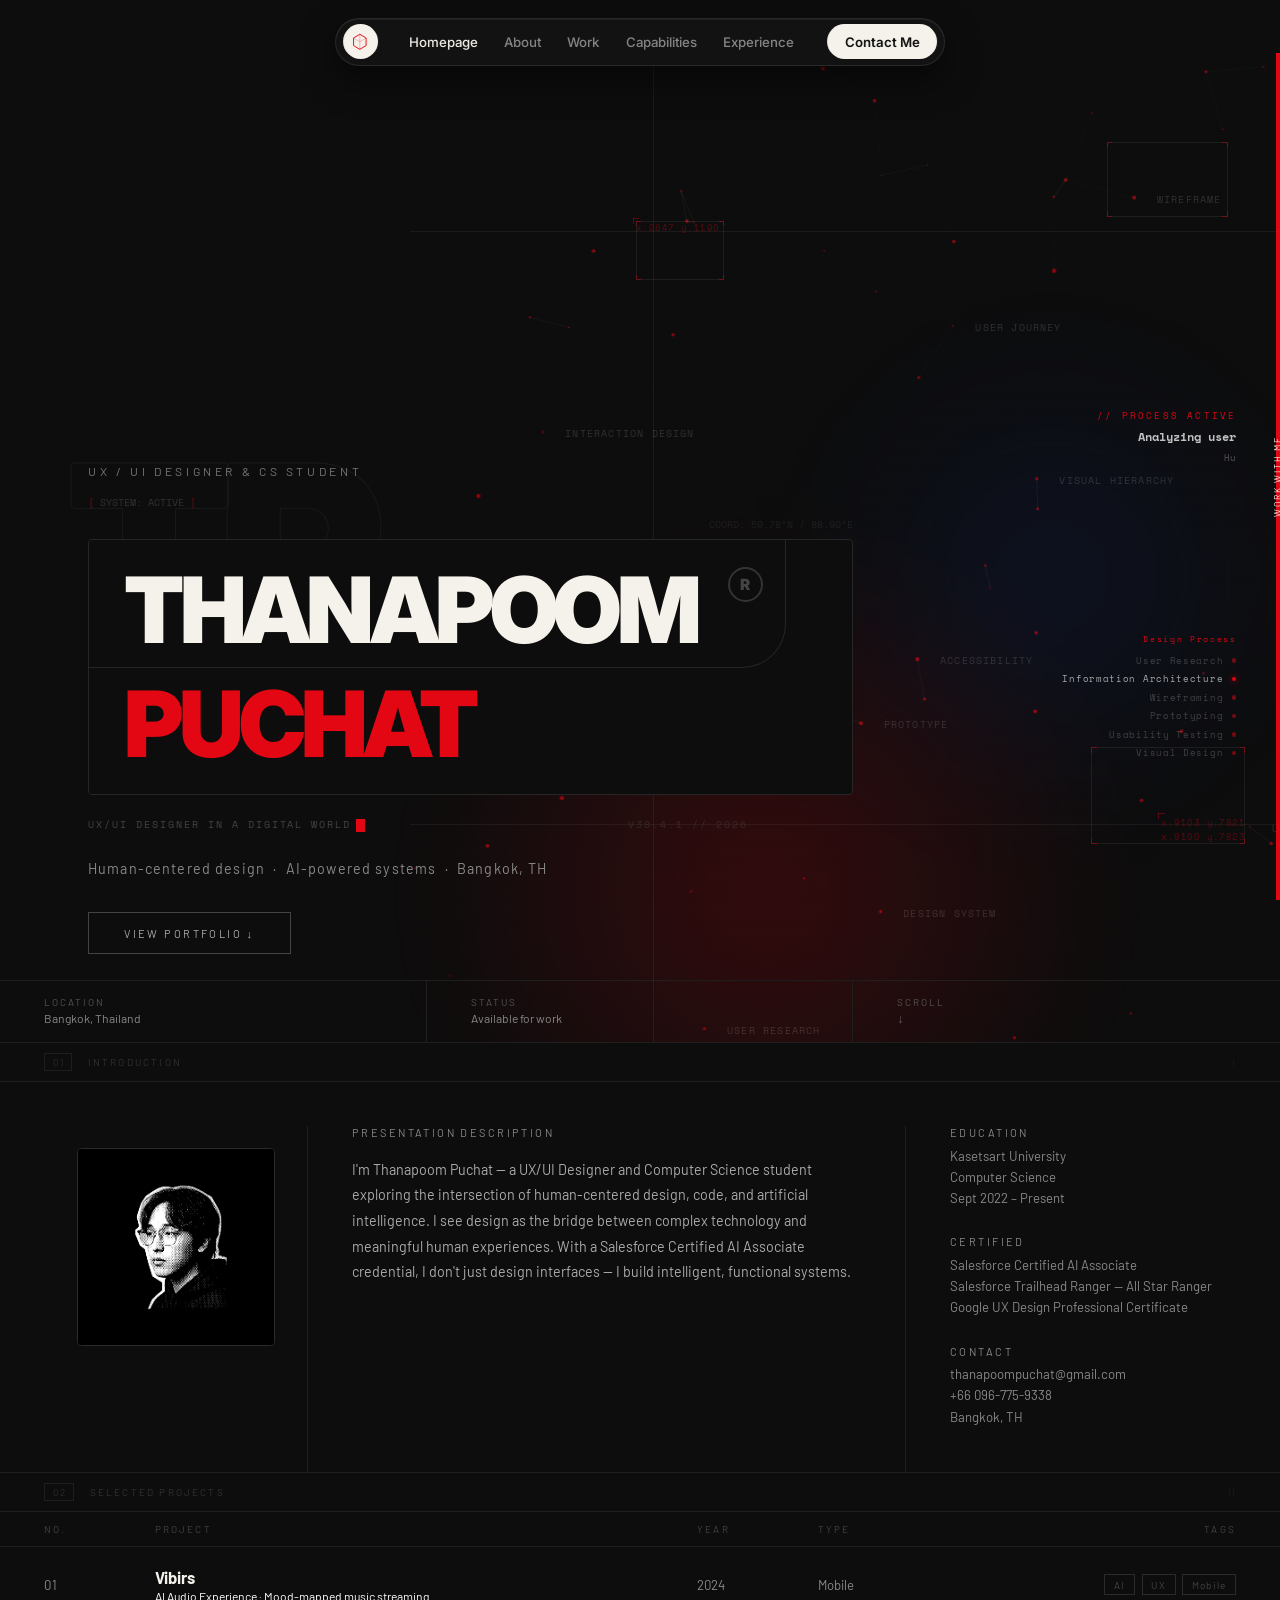
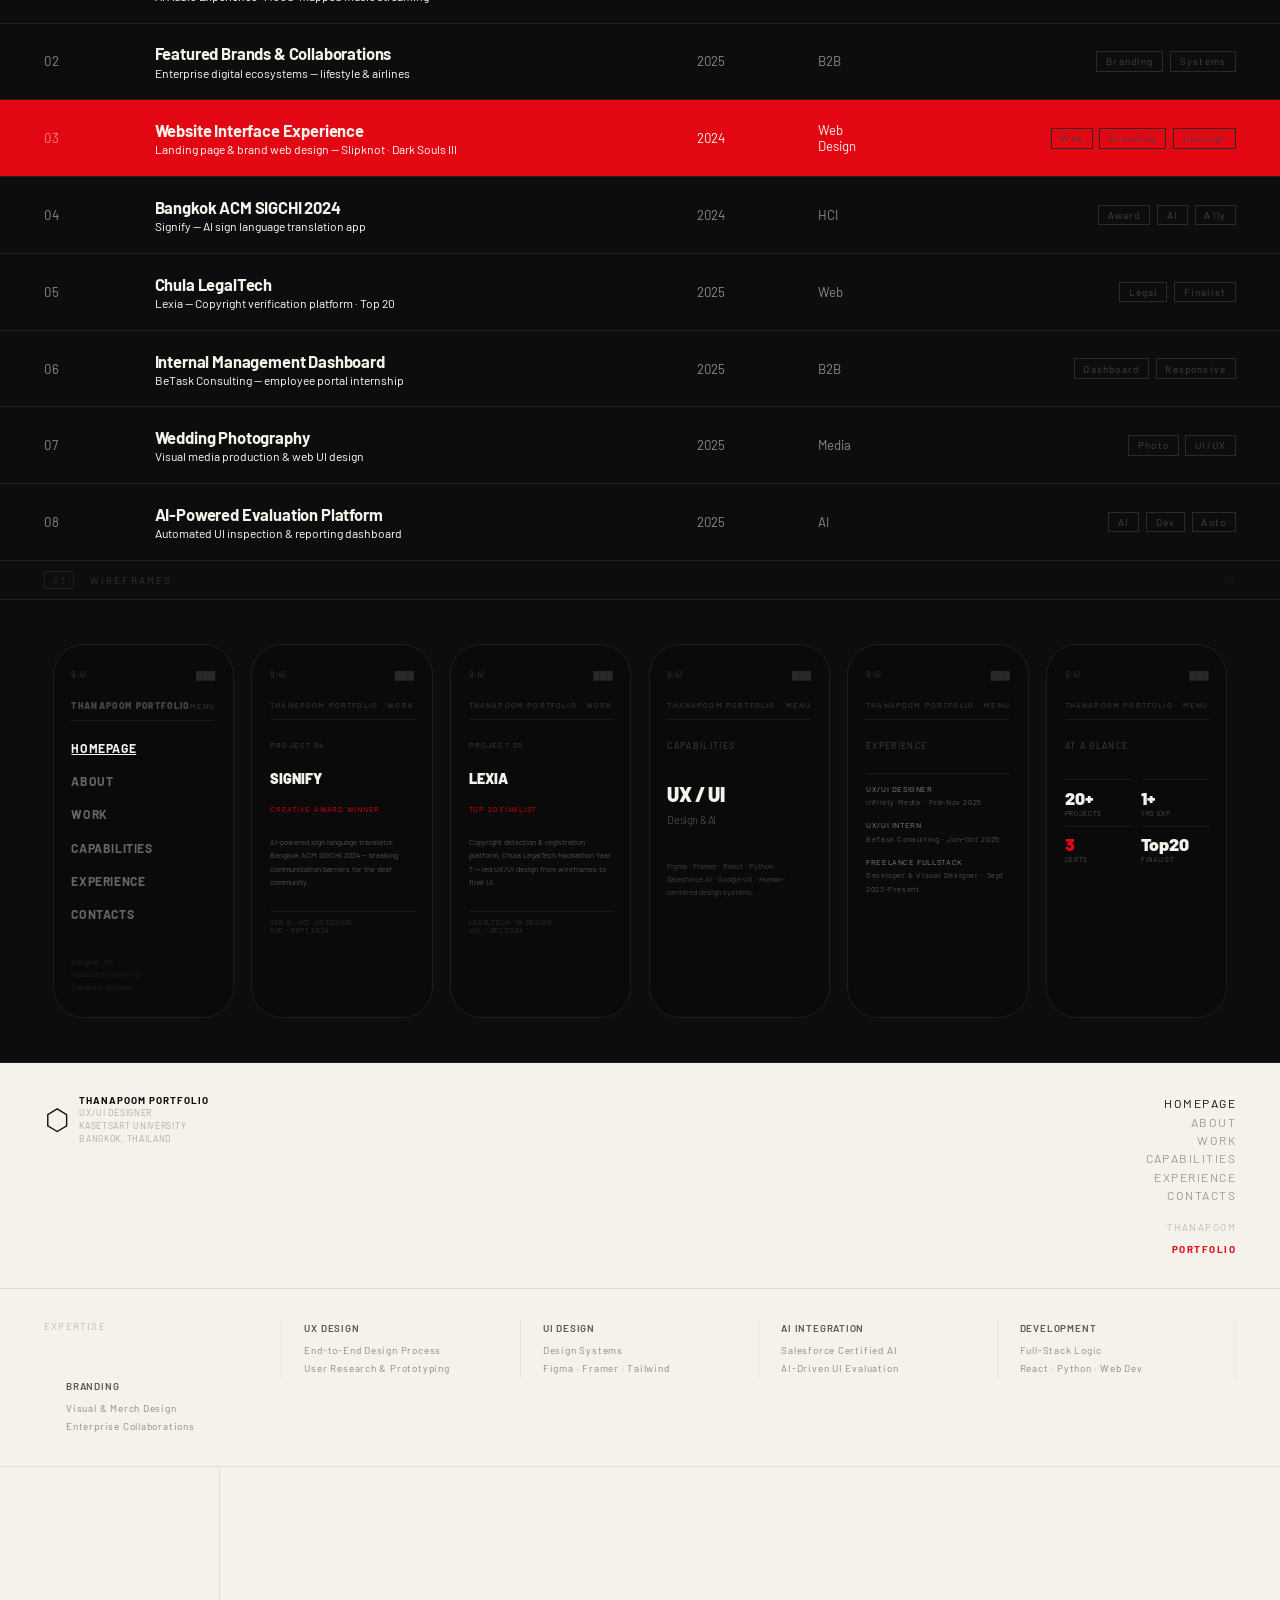
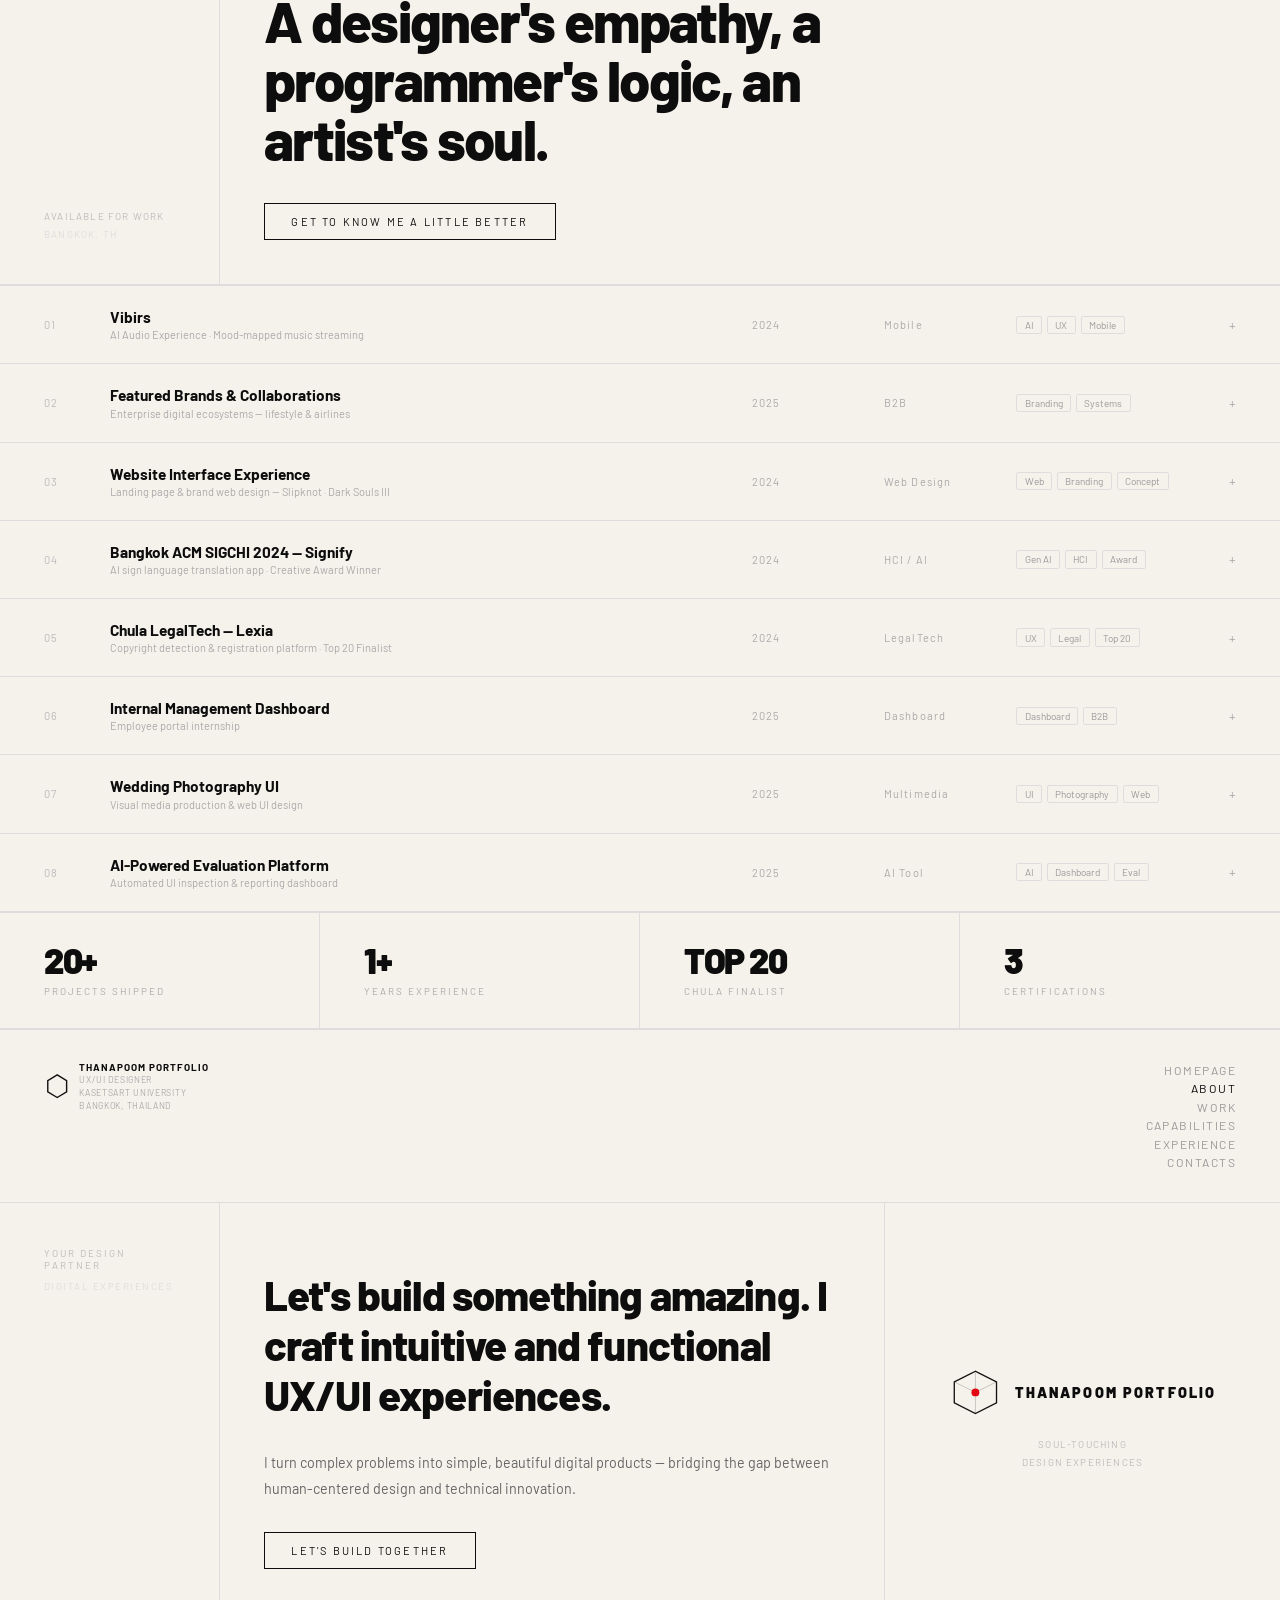
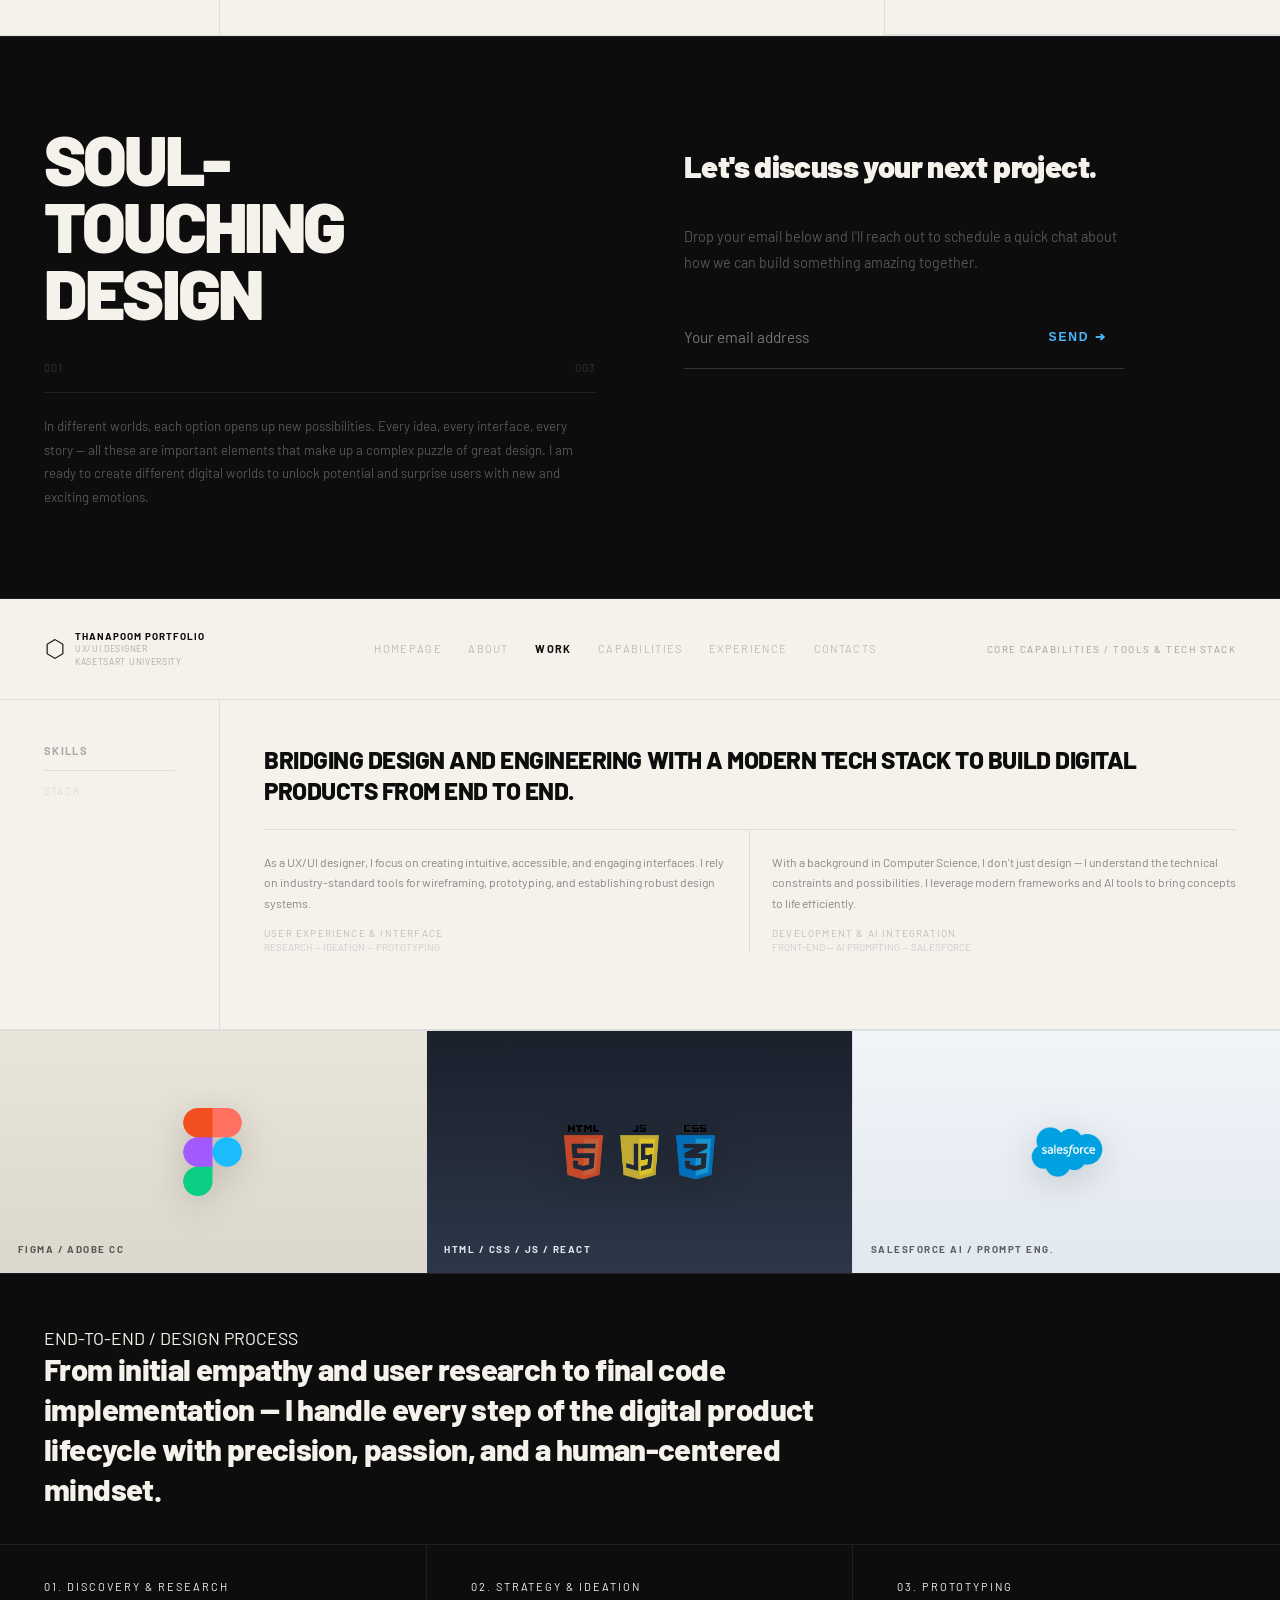
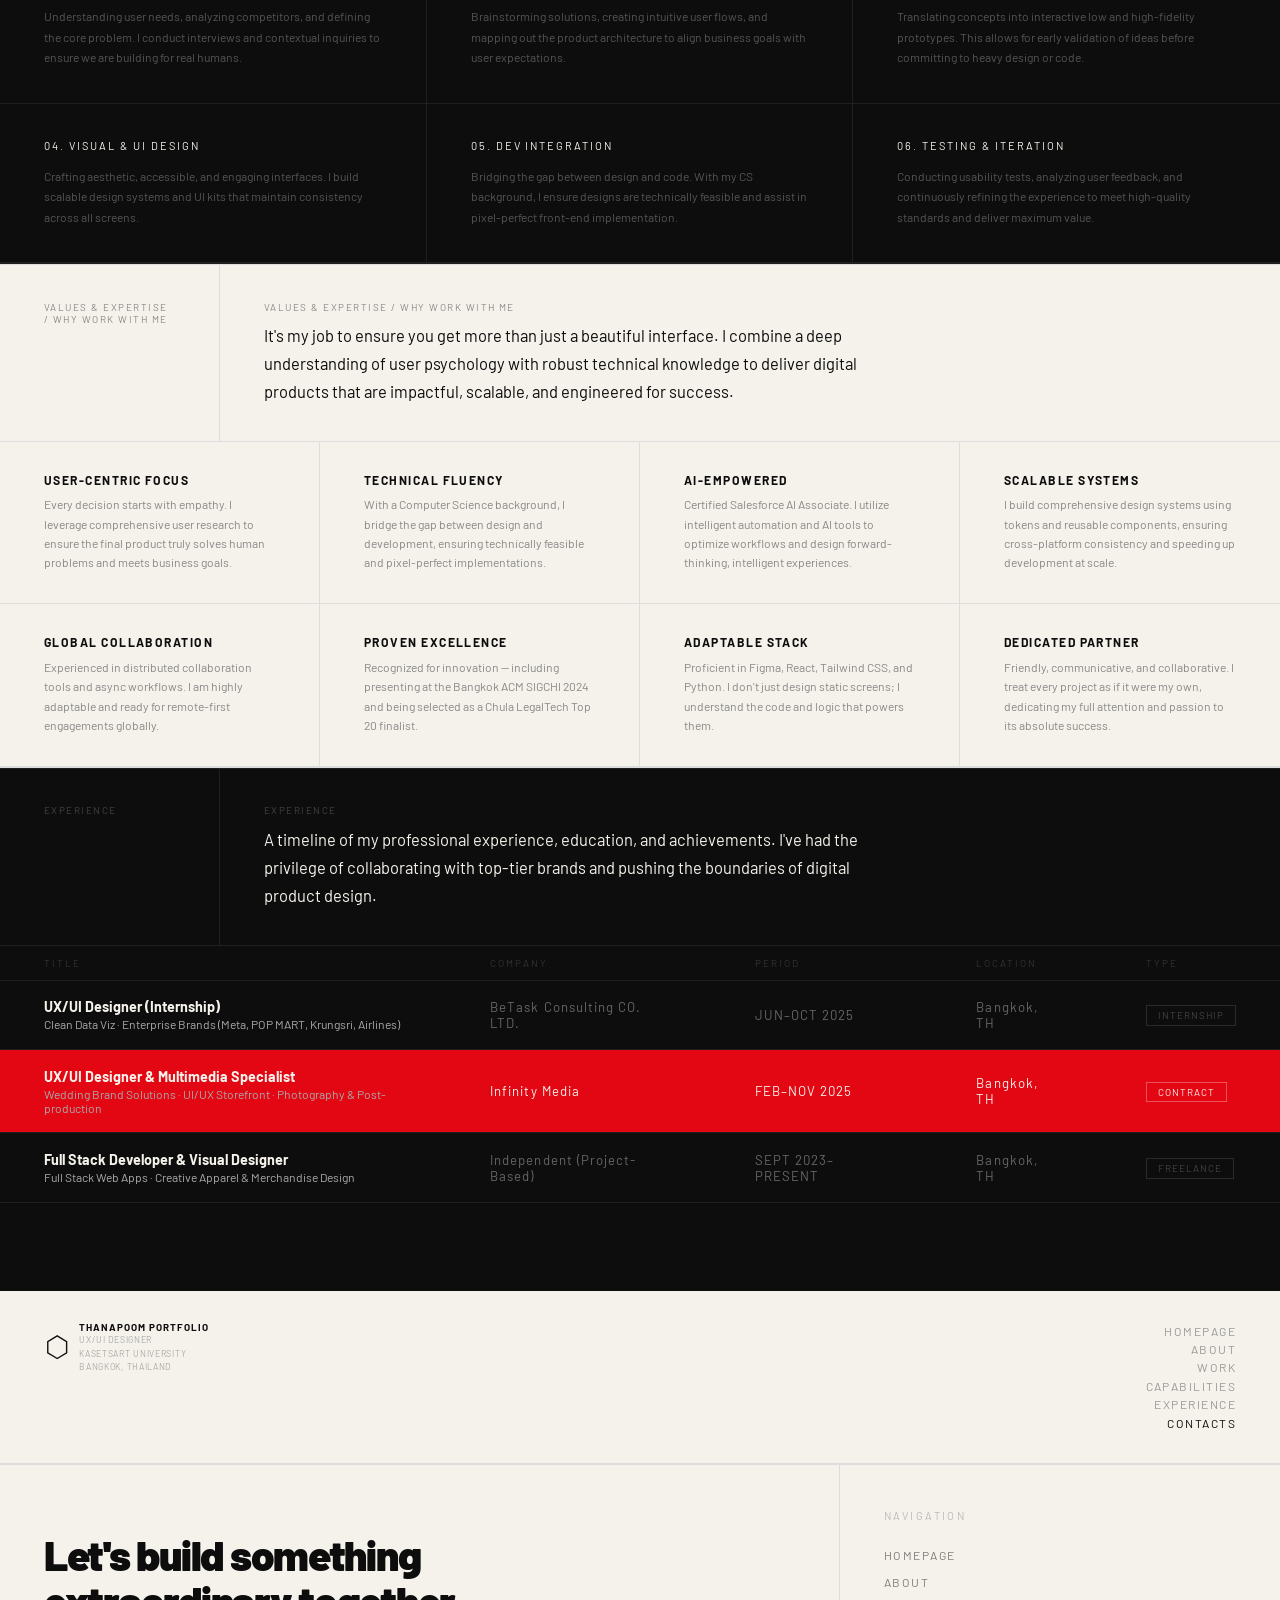
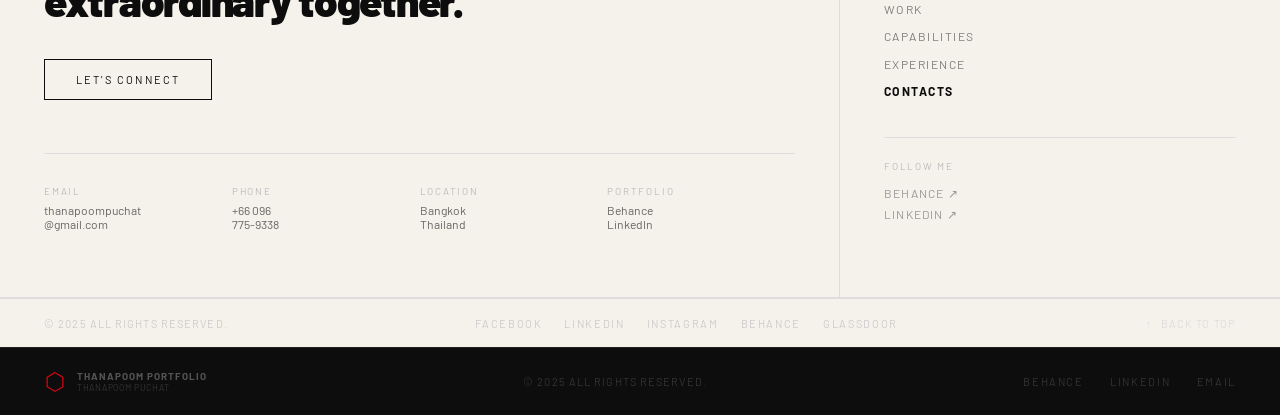
==== classic.html @ 7125f106 "Redesign portfolio: case-study site led by IEAT and Centralize New home page and per-project case st" ====
<!DOCTYPE html>
<html lang="en">

<head>
  <meta charset="UTF-8">
  <meta name="viewport" content="width=device-width, initial-scale=1.0">
  <title>Thanapoom Puchat — UX/UI Designer</title>
  <link rel="preconnect" href="https://fonts.googleapis.com">
  <link
    href="https://fonts.googleapis.com/css2?family=Barlow:ital,wght@0,300;0,400;0,500;0,600;0,700;0,800;0,900;1,300;1,400;1,700;1,900&family=Cinzel+Decorative:wght@400;700;900&family=Almendra+Display&family=Space+Mono:ital,wght@0,400;0,700;1,400;1,700&family=Inter:wght@400;700;900&display=swap"
    rel="stylesheet">
  <style>
    *,
    *::before,
    *::after {
      box-sizing: border-box;
      margin: 0;
      padding: 0;
    }

    :root {
      --black: #0d0d0d;
      --white: #f5f2eb;
      --red: #e30613;
      --gray: #888;
      --light-gray: #ccc;
      --border-dark: #1f1f1f;
      --border-light: #ddd;
      --font: 'Barlow', sans-serif;
    }

    html {
      scroll-behavior: smooth;
      zoom: 1.1;
    }

    body {
      font-family: var(--font);
      background: var(--black);
      color: var(--white);
      overflow-x: hidden;
    }

    /* ─── SHARED ─── */
    .label {
      font-size: 10px;
      letter-spacing: 0.22em;
      text-transform: uppercase;
      color: var(--gray);
    }

    .label-white {
      color: #555;
    }

    /* ─── MAIN NAV (pill, glassy) ─── */
    #main-nav {
      position: fixed;
      top: 16px;
      left: 50%;
      transform: translateX(-50%);
      z-index: 9999;
      background: rgba(20, 20, 20, 0.75);
      backdrop-filter: blur(20px);
      -webkit-backdrop-filter: blur(20px);
      border: 1px solid rgba(255, 255, 255, 0.1);
      border-radius: 40px;
      height: 44px;
      padding: 0 6px;
      display: flex !important;
      flex-direction: row !important;
      flex-wrap: nowrap !important;
      align-items: center !important;
      justify-content: center !important;
      gap: 28px;
      box-shadow: 0 12px 32px rgba(0, 0, 0, 0.5), inset 0 1px 0 rgba(255, 255, 255, 0.05);
      transition: all 0.3s ease;
      width: max-content;
      max-width: 95vw;
    }

    .nav-logo {
      display: flex;
      align-items: center;
    }

    .nav-logo-icon {
      width: 32px;
      height: 32px;
      background: var(--white);
      border-radius: 50%;
      display: flex;
      align-items: center;
      justify-content: center;
      position: relative;
    }

    .nav-logo-icon svg {
      width: 16px;
      height: 16px;
    }

    .nav-links {
      display: flex !important;
      flex-direction: row !important;
      flex-wrap: nowrap !important;
      gap: 24px !important;
      align-items: center !important;
      margin-left: 0 !important;
    }

    .nav-links a {
      font-family: 'Inter', sans-serif;
      font-size: 12px;
      font-weight: 500;
      color: rgba(255, 255, 255, 0.5);
      text-decoration: none;
      transition: color 0.2s;
    }

    .nav-links a:hover,
    .nav-links a.active {
      color: var(--white);
    }

    .nav-links a.nav-btn {
      background: var(--white);
      color: var(--black);
      height: 32px;
      padding: 0 16px;
      display: flex;
      align-items: center;
      justify-content: center;
      border-radius: 30px;
      font-weight: 600;
      margin-left: 6px;
      transition: opacity 0.2s;
    }

    .nav-links a.nav-btn:hover {
      opacity: 0.85;
      color: var(--black);
    }

    .nav-right {
      display: flex;
      gap: 20px;
      font-size: 11px;
      letter-spacing: 0.15em;
      color: var(--gray);
    }

    .nav-right .lang-active {
      color: var(--red);
    }

    /* ─── EVANESCENCE GRADIENT & FONT ─── */
    @keyframes meshGradient {
      0% {
        background-position: 0% 50%;
      }

      50% {
        background-position: 100% 50%;
      }

      100% {
        background-position: 0% 50%;
      }
    }

    .evanescence-gradient {
      background: radial-gradient(circle at 20% 30%, rgba(46, 26, 71, 0.4) 0%, transparent 50%),
        radial-gradient(circle at 80% 70%, rgba(26, 11, 46, 0.4) 0%, transparent 50%),
        radial-gradient(circle at 50% 50%, rgba(10, 17, 40, 0.3) 0%, transparent 70%),
        var(--black);
      background-size: 200% 200%;
      animation: meshGradient 15s ease infinite;
      position: absolute;
      inset: 0;
      z-index: 1;
    }

    .mono-label-container {
      display: flex;
      flex-direction: column;
      align-items: flex-start;
      margin-top: 40px;
    }

    .mono-card {
      position: relative;
      background: var(--black);
      display: flex;
      flex-direction: column;
      border: 1px solid rgba(255, 255, 255, 0.1);
      /* Subtle border to show shape */
      border-radius: 4px;
      overflow: hidden;
      width: fit-content;
      box-shadow: none;
      /* Removed shadow to prevent color mismatch */
    }

    .mono-row-top {
      padding: 24px 80px 12px 32px;
      position: relative;
      background: var(--black);
      width: fit-content;
      border-bottom: 1px solid rgba(255, 255, 255, 0.1);
      border-bottom-right-radius: 40px;
      margin-right: 60px;
      border-right: 1px solid rgba(255, 255, 255, 0.1);
    }

    .mono-row-bottom {
      padding: 12px 40px 24px 32px;
      background: var(--black);
      width: 100%;
    }

    .mono-card h1 {
      margin: 0;
      font-family: 'Inter', sans-serif;
      font-weight: 900;
      font-size: clamp(48px, 6.5vw, 88px);
      letter-spacing: -0.05em;
      line-height: 0.95;
      text-transform: uppercase;
    }

    .mono-card .first-name-text {
      color: var(--white);
    }

    .mono-card .last-name-text {
      color: var(--red);
      /* As requested */
    }

    .mono-card .reg-mark {
      position: absolute;
      top: 24px;
      right: 20px;
      width: 32px;
      height: 32px;
      border: 2px solid #333;
      border-radius: 50%;
      display: flex;
      align-items: center;
      justify-content: center;
      font-size: 14px;
      font-weight: 900;
      color: #444;
      font-family: 'Inter', sans-serif;
    }

    .mono-footer {
      display: flex;
      justify-content: space-between;
      width: 100%;
      max-width: 600px;
      margin-top: 20px;
      font-family: 'Space Mono', monospace;
      font-size: 9px;
      letter-spacing: 0.2em;
      color: #444;
      position: relative;
    }

    /* Glitch Art Elements */
    .art-label {
      position: absolute;
      font-family: 'Space Mono', monospace;
      font-size: 9px;
      color: rgba(255, 255, 255, 0.15);
      pointer-events: none;
      white-space: nowrap;
      text-transform: uppercase;
      z-index: 1;
    }

    .art-bracket {
      color: var(--red);
      opacity: 0.5;
    }

    .typing-cursor {
      display: inline-block;
      width: 8px;
      height: 12px;
      background: var(--red);
      margin-left: 4px;
      animation: blink 0.8s infinite;
      vertical-align: middle;
    }

    @keyframes blink {

      0%,
      100% {
        opacity: 1;
      }

      50% {
        opacity: 0;
      }
    }

    .glitch-line {
      position: absolute;
      background: rgba(255, 255, 255, 0.05);
      z-index: 0;
      pointer-events: none;
    }

    .v-line {
      width: 1px;
      height: 100vh;
      top: 0;
    }

    .h-line {
      height: 1px;
      width: 100vw;
      left: 0;
    }

    /* --- AMBIENT GLOW MESH --- */
    .ambient-mesh {
      position: absolute;
      inset: 0;
      z-index: 0;
      pointer-events: none;
      overflow: hidden;
      opacity: 0.65;
    }

    .ambient-glow {
      position: absolute;
      width: 60vw;
      height: 60vw;
      background: radial-gradient(circle, rgba(227, 6, 19, 0.5) 0%, transparent 60%);
      border-radius: 50%;
      filter: blur(40px);
      transform: translate(-50%, -50%);
      opacity: 0.6;
    }

    .ambient-glow.blue {
      width: 45vw;
      height: 45vw;
      background: radial-gradient(circle, rgba(20, 50, 150, 0.4) 0%, transparent 60%);
      opacity: 0.6;
    }


    /* --- CONSTELLATION UX NETWORK --- */
    #art-root {
      position: absolute;
      top: 0;
      right: 0;
      width: 68%;
      height: 100%;
      z-index: 1;
      overflow: hidden;
      pointer-events: none;
    }

    #art-canvas {
      position: absolute;
      top: 0;
      left: 0;
      width: 100%;
      height: 100%;
      z-index: 0;
    }

    #art-root .art-ui-layer {
      position: absolute;
      top: 0;
      left: 0;
      width: 100%;
      height: 100%;
      z-index: 2;
      pointer-events: none;
    }

    /* Blueprint UI elements */
    #art-root .coord {
      position: absolute;
      font-family: 'Space Mono', monospace;
      font-size: 8px;
      color: rgba(227, 6, 19, 0.5);
      line-height: 1.6;
      letter-spacing: 0.05em;
    }

    #art-root .coord::before {
      content: '';
      position: absolute;
      top: -3px;
      left: -3px;
      width: 6px;
      height: 1px;
      background: rgba(227, 6, 19, 0.5);
    }

    #art-root .coord::after {
      content: '';
      position: absolute;
      top: -3px;
      left: -3px;
      width: 1px;
      height: 6px;
      background: rgba(227, 6, 19, 0.5);
    }

    #art-root .bmark {
      position: absolute;
      border: 0.5px solid rgba(255, 255, 255, 0.07);
      pointer-events: none;
    }

    #art-root .bmark::before,
    #art-root .bmark::after,
    #art-root .bmark>s::before,
    #art-root .bmark>s::after {
      content: '';
      position: absolute;
      width: 5px;
      height: 5px;
      border-style: solid;
      border-color: rgba(227, 6, 19, 0.4);
    }

    #art-root .bmark::before {
      top: -1px;
      left: -1px;
      border-width: 1px 0 0 1px;
    }

    #art-root .bmark::after {
      top: -1px;
      right: -1px;
      border-width: 1px 1px 0 0;
    }

    #art-root .bmark>s::before {
      bottom: -1px;
      left: -1px;
      border-width: 0 0 1px 1px;
    }

    #art-root .bmark>s::after {
      bottom: -1px;
      right: -1px;
      border-width: 0 1px 1px 0;
    }

    #art-root .hrule {
      position: absolute;
      height: 0.5px;
      background: rgba(255, 255, 255, 0.06);
    }

    #art-root .vrule {
      position: absolute;
      width: 0.5px;
      background: rgba(255, 255, 255, 0.06);
    }

    /* UX Keyword Tags */
    #art-root .ux-tag {
      position: absolute;
      font-family: 'Space Mono', monospace;
      font-size: 9px;
      letter-spacing: 0.12em;
      text-transform: uppercase;
      color: rgba(255, 255, 255, 0.0);
      padding: 4px 10px;
      border: 0.5px solid rgba(255, 255, 255, 0.0);
      white-space: nowrap;
      transition: none;
      pointer-events: none;
    }

    /* Typewriter status block */
    #art-root .status-block {
      position: absolute;
      top: 36%;
      right: 5%;
      text-align: right;
      max-width: 280px;
    }

    #art-root .status-block .st-label {
      font-family: 'Space Mono', monospace;
      font-size: 8px;
      color: var(--red);
      letter-spacing: 0.25em;
      text-transform: uppercase;
      margin-bottom: 6px;
    }

    #art-root .status-block .st-main {
      font-family: 'Space Mono', monospace;
      font-size: 10.5px;
      font-weight: 700;
      color: rgba(255, 255, 255, 0.75);
      line-height: 1.5;
      margin-bottom: 4px;
    }

    #art-root .status-block .st-sub {
      font-family: 'Space Mono', monospace;
      font-size: 8.5px;
      color: rgba(255, 255, 255, 0.3);
      line-height: 1.7;
    }

    /* Process list (bottom) */
    #art-root .process-list {
      position: absolute;
      bottom: 28%;
      right: 5%;
      text-align: right;
    }

    #art-root .process-list .pl-title {
      font-family: 'Space Mono', monospace;
      font-size: 7.5px;
      color: var(--red);
      letter-spacing: 0.2em;
      margin-bottom: 8px;
    }

    #art-root .process-list .pl-item {
      font-family: 'Space Mono', monospace;
      font-size: 8px;
      color: rgba(255, 255, 255, 0.22);
      letter-spacing: 0.08em;
      margin-bottom: 5px;
      display: flex;
      align-items: center;
      justify-content: flex-end;
      gap: 8px;
    }

    #art-root .process-list .pl-item .pl-dot {
      width: 4px;
      height: 4px;
      border-radius: 50%;
      background: rgba(227, 6, 19, 0.5);
      flex-shrink: 0;
    }

    #art-root .process-list .pl-item.active .pl-dot {
      background: var(--red);
      box-shadow: 0 0 6px rgba(227, 6, 19, 0.8);
    }

    #art-root .process-list .pl-item.active {
      color: rgba(255, 255, 255, 0.65);
    }

    /* Ripple on click */
    #art-root .art-ripple {
      position: absolute;
      border: 0.5px solid rgba(227, 6, 19, 0.5);
      border-radius: 50%;
      transform: translate(-50%, -50%) scale(0);
      pointer-events: none;
      z-index: 5;
      animation: art-rip2 1.4s ease-out forwards;
    }

    @keyframes art-rip2 {
      to {
        transform: translate(-50%, -50%) scale(1);
        opacity: 0;
      }
    }

    /* Scanlines */
    #art-root #scanlines-overlay {
      position: absolute;
      top: 0;
      left: 0;
      width: 100%;
      height: 100%;
      pointer-events: none;
      z-index: 10;
      background: repeating-linear-gradient(to bottom, transparent, transparent 2px, rgba(0, 0, 0, 0.04) 2px, rgba(0, 0, 0, 0.04) 3px);
    }

    /* ─── HERO (dark) ─── */
    #hero {
      background: var(--black);
      min-height: 100vh;
      padding-top: 48px;
      display: flex;
      flex-direction: column;
    }

    .hero-top {
      display: grid;
      grid-template-columns: 240px 1fr 300px;
      gap: 0;
      padding: 40px 40px 0;
      border-bottom: 1px solid var(--border-dark);
    }

    .hero-intro {
      grid-column: 2 / 3;
      padding: 0 40px 40px 0;
      border-right: 1px solid var(--border-dark);
    }

    .hero-intro .label {
      margin-bottom: 16px;
    }

    .hero-intro p {
      font-size: 13px;
      line-height: 1.8;
      color: #aaa;
      max-width: 460px;
    }

    .hero-meta {
      padding: 0 0 40px 40px;
      display: flex;
      flex-direction: column;
      gap: 24px;
    }

    .hero-meta-item .label {
      margin-bottom: 6px;
    }

    .hero-meta-item p {
      font-size: 12px;
      color: #888;
      line-height: 1.6;
    }

    /* Table-style project list */
    .project-table {
      width: 100%;
      border-collapse: collapse;
    }

    .project-table thead tr {
      border-bottom: 1px solid var(--border-dark);
    }

    .project-table thead th {
      font-size: 9px;
      letter-spacing: 0.22em;
      color: #444;
      text-transform: uppercase;
      padding: 10px 40px;
      text-align: left;
      font-weight: 400;
    }

    .project-table thead th:first-child {
      width: 60px;
    }

    .project-table thead th:last-child {
      text-align: right;
    }

    .project-table tbody tr {
      border-bottom: 1px solid var(--border-dark);
      transition: background 0.2s;
      cursor: pointer;
    }

    .project-table tbody tr:hover {
      background: #141414;
    }

    .project-table tbody tr.highlight {
      background: var(--red);
    }

    .project-table tbody tr.highlight td {
      color: var(--white);
    }

    .project-table tbody tr.highlight .proj-num {
      color: rgba(255, 255, 255, 0.5);
    }

    .project-table td {
      padding: 18px 40px;
      font-size: 12px;
      color: #888;
      vertical-align: middle;
    }

    .proj-num {
      font-size: 10px;
      color: #333;
      letter-spacing: 0.1em;
    }

    .proj-title {
      font-size: 15px;
      font-weight: 700;
      color: var(--white);
      letter-spacing: -0.01em;
    }

    .proj-sub {
      font-size: 11px;
      color: #ffffff;
      margin-top: 2px;
    }

    .proj-year {
      font-size: 11px;
      color: #444;
    }

    .proj-tags {
      display: flex;
      gap: 6px;
      justify-content: flex-end;
      flex-wrap: wrap;
    }

    .proj-tags span {
      font-size: 9px;
      letter-spacing: 0.12em;
      border: 1px solid #2a2a2a;
      padding: 3px 8px;
      color: #444;
    }

    /* ─── WIREFRAMES SECTION (dark) ─── */
    #wireframes {
      background: var(--black);
      padding: 0;
    }

    .section-label-bar {
      display: flex;
      align-items: center;
      gap: 14px;
      padding: 9px 40px;
      border-bottom: 1px solid var(--border-dark);
    }

    .section-label-bar .num {
      font-size: 9px;
      letter-spacing: 0.1em;
      color: #2a2a2a;
      border: 1px solid #1e1e1e;
      padding: 2px 7px;
    }

    .section-label-bar .name {
      font-size: 9px;
      letter-spacing: 0.22em;
      text-transform: uppercase;
      color: #333;
    }

    .section-label-bar .roman {
      margin-left: auto;
      font-size: 9px;
      color: #1e1e1e;
      letter-spacing: 0.1em;
    }

    .phones-row {
      display: grid;
      grid-template-columns: repeat(6, 1fr);
      gap: 0;
      padding: 40px;
      border-bottom: 1px solid var(--border-dark);
    }

    .phone-frame {
      border: 1.5px solid #1e1e1e;
      border-radius: 28px;
      padding: 22px 16px;
      margin: 0 8px;
      background: #0a0a0a;
      min-height: 340px;
      display: flex;
      flex-direction: column;
      gap: 10px;
    }

    .phone-statusbar {
      display: flex;
      justify-content: space-between;
      font-size: 8px;
      color: #333;
      margin-bottom: 8px;
    }

    .phone-logo {
      font-size: 7px;
      letter-spacing: 0.15em;
      color: #444;
      border-bottom: 1px solid #1a1a1a;
      padding-bottom: 8px;
      margin-bottom: 8px;
      display: flex;
      align-items: center;
      justify-content: space-between;
    }

    .phone-nav-item {
      font-size: 11px;
      font-weight: 700;
      color: #666;
      letter-spacing: 0.05em;
      margin-bottom: 6px;
      line-height: 1.3;
      text-decoration: none;
      display: block;
    }

    .phone-nav-item.active-item {
      color: var(--white);
      text-decoration: underline;
    }

    .phone-body-text {
      font-size: 7px;
      color: #333;
      line-height: 1.6;
      margin-top: 8px;
    }

    .phone-big-text {
      font-size: 18px;
      font-weight: 900;
      color: var(--white);
      line-height: 1.1;
      letter-spacing: -0.02em;
      margin: 8px 0;
    }

    /* ─── PRESENTATION SECTION (dark → shows desktop mockup) ─── */
    #presentation {
      background: var(--black);
    }

    .dual-phone-row {
      display: grid;
      grid-template-columns: 1fr 1fr auto;
      gap: 40px;
      padding: 60px 40px;
      align-items: start;
      border-bottom: 1px solid var(--border-dark);
    }

    .phone-large {
      border: 1.5px solid #222;
      border-radius: 36px;
      padding: 20px 16px;
      background: #080808;
      min-height: 380px;
    }

    .desktop-nav-preview {
      display: flex;
      flex-direction: column;
      gap: 6px;
      padding: 20px 0;
    }

    .desktop-nav-preview .label {
      margin-bottom: 16px;
    }

    .dnp-item {
      font-size: 14px;
      font-weight: 700;
      letter-spacing: 0.05em;
      color: #888;
      cursor: pointer;
      transition: color 0.2s;
    }

    .dnp-item:first-of-type {
      color: var(--white);
      text-decoration: underline;
      text-decoration-thickness: 1px;
    }

    .dnp-lang {
      font-size: 10px;
      color: #444;
      letter-spacing: 0.15em;
      margin-top: 24px;
    }

    .dnp-lang .active-lang {
      color: var(--red);
    }

    /* ─── HERO IMAGE FULL BLEED ─── */
    .full-bleed-image {
      width: 100%;
      height: 420px;
      background: linear-gradient(160deg, #0a0a14 0%, #1a0a0a 50%, #0a0a0a 100%);
      display: flex;
      align-items: center;
      justify-content: center;
      position: relative;
      overflow: hidden;
      border-top: 1px solid var(--border-dark);
      border-bottom: 1px solid var(--border-dark);
    }

    .full-bleed-image .bg-text {
      font-size: 200px;
      font-weight: 900;
      color: transparent;
      -webkit-text-stroke: 1px #111;
      letter-spacing: -0.06em;
      position: absolute;
      line-height: 1;
      user-select: none;
    }

    .full-bleed-image .overlay-label {
      position: absolute;
      bottom: 32px;
      left: 40px;
      font-size: 10px;
      letter-spacing: 0.22em;
      color: #333;
    }

    /* ─── WHITE SECTION — HOMEPAGE ─── */
    .section-white {
      background: var(--white);
      color: var(--black);
    }

    .section-white .label {
      color: #aaa;
    }

    .section-white .border-line {
      border-color: #ddd;
    }

    .homepage-header {
      display: grid;
      grid-template-columns: 200px 1fr 280px;
      padding: 28px 40px;
      border-bottom: 1px solid var(--border-light);
      align-items: start;
      gap: 0;
    }

    .hp-logo {
      font-size: 10px;
      font-weight: 700;
      letter-spacing: 0.1em;
      color: var(--black);
      display: flex;
      align-items: center;
      gap: 8px;
    }

    .hp-logo-desc {
      font-size: 8px;
      color: #aaa;
      letter-spacing: 0.08em;
      line-height: 1.5;
      font-weight: 400;
    }

    .hp-nav {
      display: flex;
      flex-direction: column;
      gap: 0;
      align-items: flex-end;
    }

    .hp-nav a {
      font-size: 11px;
      letter-spacing: 0.12em;
      color: #999;
      text-decoration: none;
      padding: 2px 0;
      text-align: right;
    }

    .hp-nav a.active {
      color: var(--black);
    }

    .hp-offices {
      display: grid;
      grid-template-columns: repeat(5, 1fr);
      gap: 0;
      padding: 28px 40px;
      border-bottom: 1px solid var(--border-light);
    }

    .hp-office-item {
      font-size: 9px;
      color: #888;
      letter-spacing: 0.08em;
      line-height: 1.8;
      border-right: 1px solid #e5e5e5;
      padding-right: 20px;
      padding-left: 20px;
    }

    .hp-office-item:first-child {
      padding-left: 0;
    }

    .hp-office-item:last-child {
      border-right: none;
    }

    .hp-office-item strong {
      display: block;
      color: #555;
      font-weight: 600;
      margin-bottom: 4px;
    }

    .homepage-hero {
      display: grid;
      grid-template-columns: 200px 1fr;
      min-height: 380px;
      border-bottom: 1px solid var(--border-light);
    }

    .hp-sidebar {
      padding: 40px;
      border-right: 1px solid var(--border-light);
      display: flex;
      flex-direction: column;
      justify-content: flex-end;
    }

    .hp-sidebar .tagline {
      font-size: 9px;
      letter-spacing: 0.2em;
      color: #ffffff;
      line-height: 2;
      text-transform: uppercase;
    }

    .hp-main {
      padding: 60px 40px 40px;
      display: flex;
      flex-direction: column;
      justify-content: space-between;
    }

    .hp-headline {
      font-size: clamp(28px, 4vw, 52px);
      font-weight: 800;
      letter-spacing: -0.03em;
      line-height: 1.05;
      color: var(--black);
      max-width: 640px;
    }

    .hp-cta {
      display: inline-block;
      margin-top: 32px;
      font-size: 10px;
      letter-spacing: 0.2em;
      border: 1px solid var(--black);
      padding: 10px 24px;
      color: var(--black);
      text-decoration: none;
      text-transform: uppercase;
      cursor: pointer;
      transition: all 0.2s;
      width: fit-content;
    }

    .hp-cta:hover {
      background: var(--black);
      color: var(--white);
    }

    /* ─── GAME SHOWCASE (white bg, full-bleed images alternating) ─── */
    .game-block {
      border-bottom: 1px solid var(--border-light);
    }

    .game-image {
      width: 100%;
      height: 320px;
      object-fit: cover;
      display: block;
      position: relative;
      overflow: hidden;
    }

    .game-image-placeholder {
      width: 100%;
      height: 320px;
      display: flex;
      align-items: flex-end;
      padding: 24px 40px;
      position: relative;
      overflow: hidden;
    }

    .game-image-placeholder::before {
      content: '';
      position: absolute;
      inset: 0;
    }

    .game-cp {
      background: linear-gradient(to bottom, #0a1520 0%, #1a2535 40%, #0d1525 100%);
    }

    .game-tw {
      background: linear-gradient(to bottom, #0d1a0d 0%, #1a2b12 40%, #0a1008 100%);
    }

    .game-gw {
      background: linear-gradient(to bottom, #1a1508 0%, #2a2010 40%, #1a150a 100%);
    }

    .game-pl {
      background: linear-gradient(to bottom, #1a0808 0%, #2b1010 40%, #0d0808 100%);
    }

    .game-label {
      position: relative;
      z-index: 2;
      font-size: 10px;
      letter-spacing: 0.22em;
      color: rgba(255, 255, 255, 0.5);
    }

    .game-bg-title {
      position: absolute;
      font-size: clamp(60px, 10vw, 120px);
      font-weight: 900;
      color: transparent;
      -webkit-text-stroke: 1px rgba(255, 255, 255, 0.06);
      letter-spacing: -0.04em;
      bottom: -10px;
      right: 40px;
      line-height: 1;
      user-select: none;
    }

    /* ─── STATS BAR ─── */
    .stats-bar {
      display: grid;
      grid-template-columns: repeat(4, 1fr);
      border-top: 1px solid var(--border-light);
      border-bottom: 1px solid var(--border-light);
    }

    .stat-item {
      padding: 28px 40px;
      border-right: 1px solid var(--border-light);
    }

    .stat-item:last-child {
      border-right: none;
    }

    .stat-num {
      font-size: 32px;
      font-weight: 900;
      letter-spacing: -0.04em;
      color: var(--black);
      line-height: 1;
    }

    .stat-label {
      font-size: 9px;
      letter-spacing: 0.2em;
      color: #aaa;
      margin-top: 6px;
      text-transform: uppercase;
    }

    /* ─── ABOUT WHITE ─── */
    .about-white {
      background: var(--white);
      color: var(--black);
      border-top: 1px solid var(--border-light);
    }

    .about-grid {
      display: grid;
      grid-template-columns: 200px 1fr 360px;
      min-height: 340px;
      border-bottom: 1px solid var(--border-light);
    }

    .about-sidebar {
      padding: 40px;
      border-right: 1px solid var(--border-light);
    }

    .about-main {
      padding: 60px 40px;
      display: flex;
      flex-direction: column;
      justify-content: center;
    }

    .about-headline {
      font-size: clamp(22px, 3vw, 38px);
      font-weight: 800;
      letter-spacing: -0.02em;
      line-height: 1.2;
      color: var(--black);
      margin-bottom: 28px;
    }

    .about-body {
      font-size: 13px;
      color: #666;
      line-height: 1.8;
      max-width: 520px;
    }

    .about-logo-panel {
      padding: 40px;
      border-left: 1px solid var(--border-light);
      display: flex;
      flex-direction: column;
      justify-content: center;
      align-items: center;
      gap: 16px;
      border-bottom: 1px solid var(--border-light);
    }

    .big-logo {
      font-size: 13px;
      font-weight: 900;
      letter-spacing: 0.15em;
      color: var(--black);
      display: flex;
      align-items: center;
      gap: 12px;
    }

    .logo-wings {
      width: 48px;
      height: 48px;
    }

    /* ─── SOUL TOUCHING DARK ─── */
    #soul {
      background: var(--black);
      padding: 80px 40px;
      border-top: 1px solid var(--border-dark);
      border-bottom: 1px solid var(--border-dark);
    }

    .soul-grid {
      display: grid;
      grid-template-columns: 1fr 1fr;
      gap: 80px;
      align-items: start;
    }

    .soul-heading {
      font-size: clamp(36px, 5vw, 64px);
      font-weight: 900;
      letter-spacing: -0.04em;
      line-height: 0.95;
      color: var(--white);
      margin-bottom: 32px;
    }

    .soul-counter {
      display: flex;
      justify-content: space-between;
      margin-bottom: 20px;
      padding-bottom: 16px;
      border-bottom: 1px solid var(--border-dark);
    }

    .soul-counter span {
      font-size: 10px;
      color: #333;
      letter-spacing: 0.1em;
    }

    .soul-body {
      font-size: 14px;
      color: var(--white);
      line-height: 1.8;
      font-weight: 400;
    }

    .soul-small {
      font-size: 12px;
      color: #555;
      line-height: 1.8;
      margin-top: 20px;
    }

    /* ─── OFFICES WHITE ─── */
    .offices-section {
      background: var(--white);
      color: var(--black);
      padding: 0;
    }

    .offices-header-bar {
      display: grid;
      grid-template-columns: 200px 1fr auto;
      padding: 28px 40px;
      border-bottom: 1px solid var(--border-light);
      align-items: center;
    }

    .offices-tagline {
      font-size: 9px;
      letter-spacing: 0.18em;
      color: #ffffff;
      line-height: 1.8;
      text-transform: uppercase;
    }

    .offices-subtitle {
      font-size: 9px;
      letter-spacing: 0.15em;
      color: #999;
      text-align: right;
    }

    .offices-content {
      display: grid;
      grid-template-columns: 200px 1fr;
      min-height: 300px;
    }

    .offices-sidebar {
      padding: 40px;
      border-right: 1px solid var(--border-light);
      border-bottom: 1px solid var(--border-light);
    }

    .offices-main {
      padding: 40px;
      border-bottom: 1px solid var(--border-light);
    }

    .offices-headline {
      font-size: clamp(14px, 2vw, 22px);
      font-weight: 800;
      letter-spacing: -0.02em;
      line-height: 1.3;
      color: var(--black);
      text-transform: uppercase;
      margin-bottom: 20px;
    }

    .office-photos {
      display: grid;
      grid-template-columns: repeat(3, 1fr);
      gap: 0;
      border-top: 1px solid var(--border-light);
    }

    .office-photo {
      height: 220px;
      border-right: 1px solid var(--border-light);
      display: flex;
      align-items: flex-end;
      padding: 16px;
      position: relative;
      overflow: hidden;
    }

    .office-photo:last-child {
      border-right: none;
    }

    .op-gym {
      background: linear-gradient(to bottom, #e8e5dc, #d0cdc4);
    }

    .op-conf {
      background: linear-gradient(to bottom, #3a2a1a, #5a3a20);
    }

    .op-collab {
      background: linear-gradient(to bottom, #e0ddd4, #c8c5bc);
    }

    .office-photo-label {
      font-size: 9px;
      letter-spacing: 0.15em;
      color: rgba(255, 255, 255, 0.6);
      text-transform: uppercase;
      position: relative;
      z-index: 2;
    }

    .op-gym .office-photo-label {
      color: rgba(0, 0, 0, 0.4);
    }

    .op-collab .office-photo-label {
      color: rgba(0, 0, 0, 0.4);
    }

    .office-location-bar {
      display: grid;
      grid-template-columns: repeat(2, 1fr);
      border-top: 1px solid var(--border-light);
    }

    .office-location-item {
      padding: 20px 40px;
      border-right: 1px solid var(--border-light);
      border-bottom: 1px solid var(--border-light);
    }

    .office-location-item:nth-child(2n) {
      border-right: none;
    }

    .office-location-item .city {
      font-size: 11px;
      font-weight: 700;
      color: var(--black);
      letter-spacing: 0.08em;
      text-transform: uppercase;
    }

    .office-location-item .time {
      font-size: 10px;
      color: #aaa;
      margin-top: 2px;
    }

    .office-location-item .address {
      font-size: 11px;
      color: #888;
      margin-top: 4px;
      line-height: 1.5;
    }

    /* ─── TEAM DARK ─── */
    #capabilities {
      background: var(--black);
      border-top: 1px solid var(--border-dark);
    }

    .team-header {
      padding: 48px 40px 32px;
      border-bottom: 1px solid var(--border-dark);
    }

    .team-label {
      font-size: 9px;
      letter-spacing: 0.22em;
      color: #444;
      margin-bottom: 16px;
      text-transform: uppercase;
    }

    .team-headline {
      font-size: clamp(18px, 2.5vw, 28px);
      font-weight: 800;
      letter-spacing: -0.02em;
      line-height: 1.3;
      color: var(--white);
      max-width: 700px;
    }

    .team-grid {
      display: grid;
      grid-template-columns: repeat(3, 1fr);
      border-bottom: 1px solid var(--border-dark);
    }

    .team-dept {
      padding: 32px 40px;
      border-right: 1px solid var(--border-dark);
      border-bottom: 1px solid var(--border-dark);
    }

    .team-dept:nth-child(3n) {
      border-right: none;
    }

    .dept-name {
      font-size: 10px;
      letter-spacing: 0.18em;
      color: var(--white);
      text-transform: uppercase;
      margin-bottom: 12px;
    }

    .dept-desc {
      font-size: 11px;
      color: #555;
      line-height: 1.7;
    }

    /* ─── TESTIMONIALS WHITE ─── */
    .testimonials {
      background: var(--white);
      color: var(--black);
      border-top: 1px solid var(--border-light);
    }

    .testimonials-header {
      padding: 32px 40px;
      border-bottom: 1px solid var(--border-light);
      font-size: 9px;
      letter-spacing: 0.22em;
      color: #ffffff;
      text-transform: uppercase;
    }

    .testimonials-grid {
      display: grid;
      grid-template-columns: repeat(3, 1fr);
    }

    .testimonial-item {
      padding: 32px 40px;
      border-right: 1px solid var(--border-light);
      border-bottom: 1px solid var(--border-light);
    }

    .testimonial-item:nth-child(3n) {
      border-right: none;
    }

    .testimonial-quote {
      font-size: 12px;
      color: #555;
      line-height: 1.7;
      font-style: italic;
      margin-bottom: 20px;
    }

    .testimonial-meta .t-num {
      font-size: 9px;
      color: #ccc;
      letter-spacing: 0.1em;
      display: block;
      margin-bottom: 2px;
      border-top: 1px solid #eee;
      padding-top: 12px;
    }

    .testimonial-meta .t-name {
      font-size: 11px;
      font-weight: 700;
      color: var(--black);
    }

    .testimonial-meta .t-role {
      font-size: 10px;
      color: #aaa;
      letter-spacing: 0.1em;
      text-transform: uppercase;
    }

    /* ─── PERKS WHITE ─── */
    .perks-section {
      background: var(--white);
      color: var(--black);
      border-top: 1px solid var(--border-light);
    }

    .perks-header {
      display: grid;
      grid-template-columns: 200px 1fr;
      border-bottom: 1px solid var(--border-light);
    }

    .perks-sidebar {
      padding: 32px 40px;
      border-right: 1px solid var(--border-light);
    }

    .perks-main {
      padding: 32px 40px;
    }

    .perks-tagline {
      font-size: 9px;
      letter-spacing: 0.15em;
      color: var(--gray);
      text-transform: uppercase;
      margin-bottom: 8px;
    }

    .perks-desc {
      font-size: 15px;
      color: var(--black);
      line-height: 1.7;
      max-width: 560px;
      font-weight: 400;
    }

    .perks-grid {
      display: grid;
      grid-template-columns: repeat(4, 1fr);
      border-bottom: 1px solid var(--border-light);
    }

    .perk-item {
      padding: 28px 40px;
      border-right: 1px solid var(--border-light);
      border-bottom: 1px solid var(--border-light);
    }

    .perk-item:nth-child(4n) {
      border-right: none;
    }

    .perk-name {
      font-size: 11px;
      font-weight: 700;
      letter-spacing: 0.12em;
      color: var(--black);
      text-transform: uppercase;
      margin-bottom: 8px;
    }

    .perk-desc {
      font-size: 11px;
      color: #888;
      line-height: 1.6;
    }

    /* ─── JOB OFFERS DARK ─── */
    #jobs {
      background: var(--black);
      border-top: 1px solid var(--border-dark);
    }

    .jobs-header {
      display: grid;
      grid-template-columns: 200px 1fr;
      border-bottom: 1px solid var(--border-dark);
    }

    .jobs-sidebar {
      padding: 32px 40px;
      border-right: 1px solid var(--border-dark);
    }

    .jobs-main {
      padding: 32px 40px;
    }

    .jobs-tagline {
      font-size: 9px;
      letter-spacing: 0.15em;
      color: #444;
      text-transform: uppercase;
      margin-bottom: 8px;
    }

    .jobs-desc {
      font-size: 15px;
      color: var(--white);
      line-height: 1.7;
      max-width: 560px;
    }

    .jobs-table {
      width: 100%;
      border-collapse: collapse;
    }

    .jobs-table thead tr {
      border-bottom: 1px solid var(--border-dark);
    }

    .jobs-table thead th {
      font-size: 9px;
      letter-spacing: 0.2em;
      color: #333;
      text-transform: uppercase;
      padding: 10px 40px;
      text-align: left;
      font-weight: 400;
    }

    .jobs-table tbody tr {
      border-bottom: 1px solid var(--border-dark);
      transition: background 0.2s;
    }

    .jobs-table tbody tr:hover {
      background: #111;
    }

    .jobs-table tbody tr.highlight-row {
      background: var(--red);
    }

    .jobs-table tbody tr.highlight-row td {
      color: var(--white);
    }

    .jobs-table td {
      padding: 16px 40px;
      font-size: 12px;
      color: #666;
    }

    .job-title {
      font-size: 13px;
      font-weight: 700;
      color: var(--white);
    }

    .job-title .sub {
      font-size: 11px;
      font-weight: 400;
      color: #aaa;
      display: block;
      margin-top: 2px;
    }

    .job-loc {
      font-size: 11px;
      color: #444;
      letter-spacing: 0.08em;
    }

    .job-type {
      font-size: 9px;
      border: 1px solid #2a2a2a;
      padding: 3px 10px;
      letter-spacing: 0.1em;
      color: #444;
    }

    /* ─── CONTACT (both dark/light) ─── */
    .contact-dark {
      background: var(--black);
      border-top: 1px solid var(--border-dark);
    }

    .contact-white {
      background: var(--white);
      color: var(--black);
      border-top: 1px solid var(--border-light);
    }

    .contact-inner {
      display: grid;
      grid-template-columns: 1fr 400px;
      border-bottom: 1px solid;
    }

    .contact-dark .contact-inner {
      border-color: var(--border-dark);
    }

    .contact-white .contact-inner {
      border-color: var(--border-light);
    }

    .contact-left {
      padding: 60px 40px;
      border-right: 1px solid;
    }

    .contact-dark .contact-left {
      border-color: var(--border-dark);
    }

    .contact-white .contact-left {
      border-color: var(--border-light);
    }

    .contact-heading {
      font-size: clamp(22px, 3vw, 40px);
      font-weight: 900;
      letter-spacing: -0.03em;
      line-height: 1.1;
      margin-bottom: 32px;
    }

    .contact-cta {
      display: inline-block;
      font-size: 10px;
      letter-spacing: 0.2em;
      text-transform: uppercase;
      text-decoration: none;
      cursor: pointer;
      padding: 12px 28px;
      transition: all 0.2s;
      width: fit-content;
    }

    .contact-dark .contact-cta {
      border: 1px solid #333;
      color: var(--white);
    }

    .contact-dark .contact-cta:hover {
      background: var(--white);
      color: var(--black);
    }

    .contact-white .contact-cta {
      border: 1px solid var(--black);
      color: var(--black);
    }

    .contact-white .contact-cta:hover {
      background: var(--black);
      color: var(--white);
    }

    .contact-right {
      padding: 40px;
    }

    .contact-right .label {
      margin-bottom: 20px;
    }

    .contact-nav-list {
      display: flex;
      flex-direction: column;
      gap: 4px;
    }

    .contact-nav-list a {
      font-size: 11px;
      letter-spacing: 0.12em;
      text-decoration: none;
      padding: 4px 0;
      transition: opacity 0.2s;
      opacity: 0.5;
    }

    .contact-dark .contact-nav-list a {
      color: var(--white);
    }

    .contact-white .contact-nav-list a {
      color: var(--black);
    }

    .contact-nav-list a:hover {
      opacity: 1;
    }

    /* ─── FOOTER ─── */
    footer {
      background: var(--black);
      border-top: 1px solid var(--border-dark);
      padding: 20px 40px;
      display: flex;
      justify-content: space-between;
      align-items: center;
    }

    .footer-copy {
      font-size: 10px;
      color: #333;
      letter-spacing: 0.1em;
    }

    .footer-socials {
      display: flex;
      gap: 24px;
    }

    .footer-socials a {
      font-size: 10px;
      letter-spacing: 0.15em;
      color: #333;
      text-decoration: none;
      text-transform: uppercase;
      transition: color 0.2s;
    }

    .footer-socials a:hover {
      color: var(--white);
    }

    .footer-red-bar {
      width: 4px;
      background: var(--red);
      position: fixed;
      right: 0;
      top: 48px;
      bottom: 0;
      display: flex;
      flex-direction: column;
      align-items: center;
      justify-content: center;
      z-index: 100;
    }

    .footer-red-bar span {
      writing-mode: vertical-rl;
      font-size: 8px;
      letter-spacing: 0.2em;
      color: var(--white);
      text-transform: uppercase;
      transform: rotate(180deg);
      white-space: nowrap;
      padding: 12px 0;
    }

    /* ─── SCROLL ANIMATIONS ─── */
    .fade-in {
      opacity: 0;
      transform: translateY(20px);
      transition: opacity 0.7s ease, transform 0.7s ease;
    }

    .fade-in.visible {
      opacity: 1;
      transform: translateY(0);
    }

    .stagger-1 {
      transition-delay: 0.1s;
    }

    .stagger-2 {
      transition-delay: 0.2s;
    }

    .stagger-3 {
      transition-delay: 0.3s;
    }

    .stagger-4 {
      transition-delay: 0.4s;
    }

    /* ─── HAMBURGER MENU BUTTON ─── */
    .nav-hamburger {
      display: none;
      background: none;
      border: none;
      flex-direction: column;
      gap: 6px;
      padding: 10px;
      cursor: pointer;
      z-index: 10001;
    }

    .nav-hamburger span {
      display: block;
      width: 24px;
      height: 2px;
      background: var(--white);
      transition: all 0.3s cubic-bezier(0.4, 0, 0.2, 1);
      border-radius: 2px;
      transform-origin: center center;
    }

    .nav-hamburger.active span:nth-child(1) {
      transform: translateY(8px) rotate(45deg);
    }

    .nav-hamburger.active span:nth-child(2) {
      opacity: 0;
      transform: scaleX(0);
    }

    .nav-hamburger.active span:nth-child(3) {
      transform: translateY(-8px) rotate(-45deg);
    }

    /* ─── MOBILE OVERLAY MENU ─── */
    .mobile-menu-overlay {
      display: none;
      position: fixed;
      inset: 0;
      background: rgba(13, 13, 13, 0.97);
      backdrop-filter: blur(30px);
      -webkit-backdrop-filter: blur(30px);
      z-index: 9998;
      flex-direction: column;
      align-items: center;
      justify-content: center;
      gap: 24px;
      opacity: 0;
      transition: opacity 0.3s ease;
    }

    .mobile-menu-overlay.active {
      display: flex;
      opacity: 1;
    }

    .mobile-menu-overlay a {
      font-family: 'Inter', sans-serif;
      font-size: 18px;
      font-weight: 600;
      color: rgba(255, 255, 255, 0.7);
      text-decoration: none;
      letter-spacing: 0.08em;
      padding: 12px 24px;
      transition: color 0.2s;
    }

    .mobile-menu-overlay a:hover,
    .mobile-menu-overlay a:active {
      color: var(--white);
    }

    .mobile-menu-overlay a.nav-btn-mobile {
      background: var(--white);
      color: var(--black);
      border-radius: 30px;
      padding: 14px 32px;
      font-weight: 700;
      margin-top: 12px;
    }

    /* ─── TOUCH DEVICE: Disable custom cursor ─── */
    @media (hover: none) and (pointer: coarse) {
      * {
        cursor: auto !important;
      }

      body {
        cursor: auto !important;
      }

      #cursor-dot,
      #cursor-ring {
        display: none !important;
      }
    }

    /* ═══════════════════════════════════════════════ */
    /*   BREAKPOINT: ≤ 1024px — Tablet / Small Laptop */
    /* ═══════════════════════════════════════════════ */
    @media (max-width: 1024px) {
      html {
        zoom: 1 !important;
      }

      .footer-red-bar {
        display: none;
      }

      /* Nav */
      #main-nav {
        gap: 16px;
        padding: 0 12px;
      }

      .nav-links {
        gap: 14px !important;
      }

      .nav-links a {
        font-size: 11px;
      }

      /* Hero */
      #art-root {
        width: 50%;
      }

      .hero-top {
        grid-template-columns: 180px 1fr 260px;
      }

      /* Project accordion header */
      .proj-acc-header {
        grid-template-columns: 40px 1fr 80px 80px 120px 30px;
        padding: 16px 24px;
      }

      /* White section grids */
      .homepage-header {
        grid-template-columns: 160px 1fr 220px;
      }

      .about-grid {
        grid-template-columns: 160px 1fr 280px;
      }

      .offices-header-bar,
      .offices-content {
        grid-template-columns: 160px 1fr;
      }

      .perks-header,
      .jobs-header {
        grid-template-columns: 160px 1fr;
      }

      /* Accordion body inline overrides */
      .proj-acc-body [style*="padding"][style*="80px"] {
        padding-left: 40px !important;
        padding-right: 40px !important;
      }
    }

    /* ═══════════════════════════════════════════════ */
    /*   BREAKPOINT: ≤ 768px — Tablet / Large Phone  */
    /* ═══════════════════════════════════════════════ */
    @media (max-width: 768px) {
      html {
        zoom: 1 !important;
      }

      /* ─── NAV: Hamburger only — no pill bar, no logo ─── */
      .nav-hamburger {
        display: flex;
        position: fixed;
        top: 16px;
        right: 16px;
        z-index: 10001;
        background: rgba(20, 20, 20, 0.6);
        backdrop-filter: blur(12px);
        -webkit-backdrop-filter: blur(12px);
        border: 1px solid rgba(255, 255, 255, 0.08);
        border-radius: 50%;
        width: 44px;
        height: 44px;
        align-items: center;
        justify-content: center;
        padding: 0;
      }

      .nav-links {
        display: none !important;
      }

      #main-nav {
        display: none !important;
      }

      /* ─── HERO LANDING ─── */
      #hero > div:first-of-type {
        padding: 60px 24px 0 !important;
        min-height: 90vh !important;
        overflow-x: clip !important;
      }

      /* Fix body horizontal overflow from ambient glow */
      body {
        overflow-x: hidden !important;
      }

      /* Hide ® mark on mobile — overlaps text */
      .reg-mark {
        display: none !important;
      }

      #art-root {
        display: none !important;
      }

      .ambient-mesh {
        opacity: 0.3;
      }

      .ambient-glow {
        width: 80vw !important;
        height: 80vw !important;
        filter: blur(60px) !important;
      }

      .ambient-glow.blue {
        width: 60vw !important;
        height: 60vw !important;
      }

      /* Fix hero content padding so button doesn't overlap bottom bar */
      #hero > div:first-of-type > div[style*="position:relative;z-index:2"] {
        padding-bottom: 180px !important;
      }

      .mono-label-container {
        margin-top: 24px;
      }

      .mono-card h1 {
        font-size: clamp(32px, 10vw, 56px) !important;
      }

      .mono-row-top {
        padding: 16px 40px 8px 20px;
        margin-right: 30px;
      }

      .mono-row-bottom {
        padding: 8px 20px 16px 20px;
      }

      .mono-footer {
        max-width: 100%;
        flex-direction: column;
        gap: 4px;
      }

      /* Hero bottom 3-col bar */
      #hero > div:first-of-type > div:last-child {
        grid-template-columns: 1fr !important;
      }

      #hero > div:first-of-type > div:last-child > div {
        border-right: none !important;
        border-bottom: 1px solid var(--border-dark);
        padding: 10px 24px !important;
      }

      /* TP background text */
      #hero > div:first-of-type > div[style*="font-size:clamp(100px"] {
        font-size: 80px !important;
        padding-left: 20px !important;
      }

      .art-label {
        display: none;
      }

      /* ─── INTRO GRID ─── */
      .hero-top {
        grid-template-columns: 1fr !important;
        padding: 24px 20px 0 !important;
      }

      .hero-top > div:first-child {
        border-right: none !important;
        padding: 16px 0 !important;
        justify-content: flex-start !important;
      }

      .hero-top > div:first-child img {
        width: 120px !important;
        height: 120px !important;
      }

      .hero-intro {
        grid-column: 1 !important;
        padding: 16px 0 24px !important;
        border-right: none !important;
      }

      .hero-meta {
        padding: 16px 0 24px !important;
      }

      /* ─── PROJECT TABLE ─── */
      .project-table thead th,
      .project-table td {
        padding: 12px 16px;
      }

      .project-table thead th:nth-child(n+3),
      .project-table td:nth-child(n+3) {
        display: none;
      }

      /* ─── SECTION LABEL BAR ─── */
      .section-label-bar {
        padding: 9px 20px;
      }

      /* ─── WIREFRAME PHONES ─── */
      .phones-row {
        grid-template-columns: 1fr 1fr;
        padding: 20px;
        gap: 12px;
      }

      .phone-frame {
        margin: 0;
        min-height: 280px;
      }

      /* ─── WHITE SECTIONS ─── */
      .homepage-header {
        grid-template-columns: 1fr !important;
        padding: 20px;
      }

      .hp-nav {
        flex-direction: row;
        flex-wrap: wrap;
        gap: 8px;
        align-items: flex-start;
        margin-top: 12px;
      }

      .hp-offices {
        grid-template-columns: 1fr 1fr;
        padding: 20px;
      }

      .hp-offices > div:first-child {
        grid-column: 1 / -1;
        border-right: none;
        padding-bottom: 12px;
        margin-bottom: 8px;
        border-bottom: 1px solid #e5e5e5;
      }

      .homepage-hero {
        grid-template-columns: 1fr !important;
        min-height: auto;
      }

      .hp-sidebar {
        border-right: none !important;
        border-bottom: 1px solid var(--border-light);
        padding: 20px;
      }

      .hp-main {
        padding: 24px 20px;
      }

      /* ─── PROJECT ACCORDION ─── */
      .proj-acc-header {
        grid-template-columns: 36px 1fr 28px !important;
        padding: 14px 16px !important;
      }

      .proj-acc-year,
      .proj-acc-type,
      .proj-acc-tags {
        display: none !important;
      }

      /* ═══ ACCORDION BODY — UNIVERSAL MOBILE OVERRIDES ═══ */

      /* Clip all overflow inside accordion body */
      .proj-acc-body {
        overflow-x: hidden !important;
      }
      
      /* Force ALL elements with grid-template-columns to single column */
      .proj-acc-body div[style*="grid-template-columns"] {
        grid-template-columns: 1fr !important;
        gap: 16px !important;
      }

      /* Design process 4-step cards — force 2-col */
      .proj-acc-body div[style*="repeat(4,1fr)"],
      .proj-acc-body div[style*="repeat(4, 1fr)"],
      .proj-acc-body div[style*="repeat(4"] {
        grid-template-columns: 1fr 1fr !important;
        display: grid !important;
      }

      /* 5-col tab bars — keep as scrollable row */
      .proj-acc-body div[style*="repeat(5"] {
        grid-template-columns: repeat(3, 1fr) !important;
        overflow-x: auto !important;
      }

      /* Force ALL padded sections to mobile padding */
      .proj-acc-body > div {
        padding-left: 16px !important;
        padding-right: 16px !important;
      }

      .proj-acc-body > div > div[style*="padding"] {
        padding-left: 16px !important;
        padding-right: 16px !important;
      }

      /* ALL images inside accordion — never overflow */
      .proj-acc-body img {
        max-width: 100% !important;
        height: auto !important;
      }

      /* Phone mockup images — center them on mobile */
      .proj-acc-body img[style*="border-radius:34px"],
      .proj-acc-body img[style*="border-radius:28px"],
      .proj-acc-body img[style*="border-radius:36px"],
      .proj-acc-body img[style*="border-radius: 34px"],
      .proj-acc-body img[style*="border-radius: 28px"],
      .proj-acc-body img[style*="border-radius: 36px"] {
        width: 50% !important;
        max-width: 200px !important;
        margin: 0 auto !important;
        display: block !important;
      }

      /* Fixed-width images — make responsive */
      .proj-acc-body img[style*="width:180px"],
      .proj-acc-body img[style*="width: 180px"],
      .proj-acc-body img[style*="width:200px"],
      .proj-acc-body img[style*="width: 200px"],
      .proj-acc-body img[style*="width:240px"],
      .proj-acc-body img[style*="width: 240px"],
      .proj-acc-body img[style*="width:300px"],
      .proj-acc-body img[style*="width: 300px"] {
        width: 50% !important;
        max-width: 160px !important;
        margin: 0 auto !important;
        display: block !important;
      }

      /* Accordion hero text */
      .proj-acc-body h3,
      .proj-acc-body h4 {
        font-size: 22px !important;
        line-height: 1.2 !important;
      }

      .proj-acc-body p {
        font-size: 12px !important;
      }

      /* Brand selector tabs */
      #brand-selector {
        padding: 0 12px !important;
        overflow-x: auto !important;
        -webkit-overflow-scrolling: touch;
      }

      #brand-selector button {
        padding: 14px 10px !important;
        font-size: 8px !important;
        white-space: nowrap;
      }

      /* Brand gallery */
      .brand-gallery {
        grid-template-columns: 1fr !important;
      }

      /* Flex containers inside accordion — allow wrapping */
      .proj-acc-body div[style*="display:flex"][style*="gap"] {
        flex-wrap: wrap !important;
      }

      /* Flex containers with justify-content:space-between — stack on mobile */
      .proj-acc-body div[style*="justify-content:space-between"] {
        flex-direction: column !important;
        gap: 12px !important;
      }

      /* Project 01 Specific Mobile Layout (Bulletproof Class-based Overrides) */
      
      /* 1. Hero Grid */
      .mob-hero-grid {
        display: flex !important;
        flex-direction: column !important;
        padding: 40px 16px !important;
        gap: 32px !important;
      }
      .mob-hero-grid > div {
        width: 100% !important;
        display: flex !important;
        flex-direction: column !important;
        align-items: center !important;
        text-align: center !important;
      }
      .mob-hero-grid img {
        width: 100% !important;
        max-width: 220px !important;
        margin: 0 auto !important;
        display: block !important;
      }

      /* 2. Padding overrides for all main sections */
      .mob-pad {
        padding-left: 16px !important;
        padding-right: 16px !important;
      }

      /* 3. Design Process Grid (4-steps) */
      .mob-process-grid {
        display: flex !important;
        flex-direction: column !important;
        gap: 16px !important;
      }

      /* 4. User Flow */
      .mob-flow-wrapper {
        /* Flow diagram wrapper: make it scrollable, but scale it down slightly so it's not invisible */
        overflow-x: auto !important;
        -webkit-overflow-scrolling: touch;
      }
      .mob-flow-inner {
        transform: scale(0.8);
        transform-origin: top left;
        margin-bottom: -20% !important; /* compensate for scale height reduction */
      }
      
      /* Fix User Flow Stats Row (Analytics Views, etc.) */
      .mob-stats-row {
        display: grid !important;
        grid-template-columns: 1fr 1fr !important;
        gap: 8px !important;
        border: none !important;
      }
      .mob-stats-row > div {
        border: 1px solid #1a1a1a !important;
      }
      .mob-stats-row > div:last-child {
        grid-column: 1 / -1 !important;
      }

      /* 5. Design System Cards */
      .mob-ds-grid {
        /* 3-column grid of design system */
        display: flex !important;
        flex-direction: column !important;
        gap: 32px !important;
      }
      
      /* Color Palette Fix */
      .mob-color-grid {
        /* The 3-column grid of colors */
        display: grid !important;
        grid-template-columns: repeat(3, 1fr) !important;
        gap: 8px !important;
      }

      /* Project 03 Specific Mobile Layout */
      .proj-acc-body .bento-grid {
        display: flex !important;
        flex-direction: column !important;
        gap: 16px !important;
      }
      .proj-acc-body .split-layout,
      .proj-acc-body .split-layout.reversed {
        display: flex !important;
        flex-direction: column !important;
        padding: 32px 16px !important;
        gap: 32px !important;
      }
      .proj-acc-body .bento-container {
        padding: 32px 16px !important;
      }
      .proj-acc-body .bento-left {
        min-height: 250px !important;
        padding: 24px !important;
        width: 100% !important;
      }
      .proj-acc-body .bento-right-top,
      .proj-acc-body .bento-right-bottom {
        min-height: 200px !important;
        padding: 24px !important;
        width: 100% !important;
      }
      .proj-acc-body .ds-overlapping-img {
        margin-top: -24px !important;
        margin-left: 0 !important;
      }

      /* Project 04 Specific Mobile Layout */
      .proj-acc-body .sg-container {
        padding: 40px 16px !important;
      }
      /* Make Signify mockup larger */
      .proj-acc-body img[src*="signify_mockup"] {
        width: 75% !important;
        max-width: 260px !important;
        margin: 0 auto !important;
      }
      .proj-acc-body .sg-heading {
        font-size: 28px !important;
      }
      .proj-acc-body .sg-grid-2 {
        display: flex !important;
        flex-direction: column !important;
        gap: 32px !important;
      }
      .proj-acc-body .sg-grid-3 {
        display: flex !important;
        flex-direction: column !important;
        gap: 16px !important;
      }
      .proj-acc-body .sg-stat-card {
        padding: 16px 12px !important;
      }
      .proj-acc-body .sg-stat-num {
        font-size: 28px !important;
      }
      .proj-acc-body .sg-badge {
        justify-content: center;
      }
      .proj-acc-body .sg-section > div {
         text-align: center;
      }

      /* ─── ABOUT SECTION ─── */
      .about-grid {
        grid-template-columns: 1fr !important;
      }

      .about-sidebar {
        border-right: none;
        border-bottom: 1px solid var(--border-light);
        padding: 20px;
      }

      .about-main {
        padding: 24px 20px;
      }

      .about-logo-panel {
        border-left: none;
        border-top: 1px solid var(--border-light);
        padding: 24px 20px;
      }

      /* ─── SOUL ─── */
      #soul {
        padding: 40px 20px;
      }

      .soul-grid {
        grid-template-columns: 1fr;
        gap: 40px;
      }

      /* ─── GAME SECTION ─── */
      .full-bleed-image {
        height: 240px;
      }

      .full-bleed-image .bg-text {
        font-size: 80px;
      }

      /* ─── STATS ─── */
      .stats-bar {
        grid-template-columns: 1fr 1fr;
      }

      .stat-item {
        padding: 20px;
      }

      /* ─── OFFICES ─── */
      .offices-header-bar {
        grid-template-columns: 1fr;
        padding: 20px;
        gap: 8px;
      }

      .offices-content {
        grid-template-columns: 1fr;
      }

      .offices-sidebar {
        border-right: none;
        border-bottom: 1px solid var(--border-light);
        padding: 20px;
      }

      .offices-main {
        padding: 20px;
      }

      .office-photos {
        grid-template-columns: 1fr;
      }

      .office-photo {
        border-right: none !important;
        border-bottom: 1px solid var(--border-light);
      }

      .office-location-bar {
        grid-template-columns: 1fr;
      }

      .office-location-item {
        border-right: none !important;
      }

      /* ─── CAPABILITIES / TEAM ─── */
      .team-header {
        padding: 32px 20px 24px;
      }

      .team-grid {
        grid-template-columns: 1fr;
      }

      .team-dept {
        border-right: none !important;
        padding: 20px;
      }

      /* ─── TESTIMONIALS ─── */
      .testimonials-header {
        padding: 20px;
      }

      .testimonials-grid {
        grid-template-columns: 1fr;
      }

      .testimonial-item {
        border-right: none !important;
        padding: 20px;
      }

      /* ─── PERKS ─── */
      .perks-header {
        grid-template-columns: 1fr;
      }

      .perks-sidebar {
        border-right: none;
        border-bottom: 1px solid var(--border-light);
        padding: 20px;
      }

      .perks-main {
        padding: 20px;
      }

      .perks-grid {
        grid-template-columns: 1fr 1fr;
      }

      .perk-item {
        padding: 20px;
      }

      .perk-item:nth-child(2n) {
        border-right: none;
      }

      /* ─── JOBS ─── */
      .jobs-header {
        grid-template-columns: 1fr;
      }

      .jobs-sidebar {
        border-right: none;
        border-bottom: 1px solid var(--border-dark);
        padding: 20px;
      }

      .jobs-main {
        padding: 20px;
      }

      .jobs-table thead th,
      .jobs-table td {
        padding: 12px 16px;
      }

      .jobs-table thead th:nth-child(n+3),
      .jobs-table td:nth-child(n+3) {
        display: none;
      }

      /* ─── CONTACT ─── */
      .contact-inner {
        grid-template-columns: 1fr !important;
      }

      .contact-left {
        border-right: none !important;
        padding: 32px 20px;
      }

      .contact-right {
        padding: 24px 20px;
      }

      /* Contact info grid inside contact section */
      #contact [style*="grid-template-columns: repeat(4"] {
        grid-template-columns: 1fr 1fr !important;
        gap: 16px !important;
      }

      /* ─── FOOTER ─── */
      footer {
        padding: 16px 20px;
        flex-direction: column;
        gap: 12px;
        align-items: flex-start;
      }

      .footer-socials {
        gap: 16px;
      }

      /* White footer strip */
      #contact .section-white > div:last-child {
        flex-direction: column !important;
        gap: 12px !important;
        padding: 16px 20px !important;
        align-items: flex-start !important;
      }

      /* Footer social strip */
      [style*="display:flex"][style*="gap:20px"] {
        flex-wrap: wrap;
      }

      /* ─── DUAL PHONE ROW ─── */
      .dual-phone-row {
        grid-template-columns: 1fr;
        padding: 24px 20px;
        gap: 24px;
      }
    }

    /* ═══════════════════════════════════════════════ */
    /*   BREAKPOINT: ≤ 480px — Small Mobile Phone    */
    /* ═══════════════════════════════════════════════ */
    @media (max-width: 480px) {

      /* Hero */
      #hero > div:first-of-type {
        padding: 40px 16px 0 !important;
      }

      .mono-card h1 {
        font-size: clamp(28px, 9vw, 44px) !important;
      }

      .mono-row-top {
        padding: 12px 30px 8px 16px;
        margin-right: 20px;
      }

      .mono-row-bottom {
        padding: 8px 16px 12px;
      }

      .reg-mark {
        width: 24px !important;
        height: 24px !important;
        font-size: 11px !important;
        top: 12px !important;
        right: 8px !important;
      }

      /* Section bars */
      .section-label-bar {
        padding: 8px 16px;
      }

      /* Hero grid */
      .hero-top {
        padding: 16px !important;
      }

      /* Phones */
      .phones-row {
        grid-template-columns: 1fr;
        padding: 16px;
      }

      /* HP offices */
      .hp-offices {
        grid-template-columns: 1fr;
        padding: 16px;
      }

      .hp-office-item {
        border-right: none;
        border-bottom: 1px solid #e5e5e5;
        padding: 12px 0;
      }

      .hp-office-item:last-child {
        border-bottom: none;
      }

      /* Tables */
      .project-table thead th,
      .project-table td {
        padding: 10px 12px;
      }

      .proj-title {
        font-size: 13px;
      }

      .proj-sub {
        font-size: 10px;
      }

      /* Stats */
      .stats-bar {
        grid-template-columns: 1fr 1fr;
      }

      .stat-item {
        padding: 16px;
      }

      .stat-num {
        font-size: 24px;
      }

      /* Perks */
      .perks-grid {
        grid-template-columns: 1fr;
      }

      .perk-item {
        border-right: none !important;
      }

      /* Accordion header */
      .proj-acc-header {
        padding: 12px !important;
      }

      .proj-acc-title {
        font-size: 12px;
      }

      .proj-acc-sub {
        font-size: 9px;
      }

      /* Accordion body smaller padding */
      .proj-acc-body [style*="padding"] {
        padding-left: 12px !important;
        padding-right: 12px !important;
      }

      .proj-acc-body [style*="grid-template-columns:repeat(4,1fr)"],
      .proj-acc-body [style*="grid-template-columns: repeat(4,1fr)"] {
        grid-template-columns: 1fr !important;
      }

      .proj-acc-body [style*="grid-template-columns:repeat(5,1fr)"],
      .proj-acc-body [style*="grid-template-columns: repeat(5,1fr)"] {
        grid-template-columns: repeat(2, 1fr) !important;
      }

      /* Contact 4-col */
      #contact [style*="grid-template-columns: repeat(4"] {
        grid-template-columns: 1fr !important;
      }

      /* Full bleed */
      .full-bleed-image {
        height: 180px;
      }

      .game-image-placeholder {
        height: 200px;
      }

      .game-bg-title {
        font-size: 48px !important;
      }

      /* Soul */
      .soul-heading {
        font-size: 28px;
      }

      /* Footer */
      footer {
        padding: 16px;
      }
    }
  </style>
</head>

<body>

  <!-- NAV -->
  <nav id="main-nav">
    <div class="nav-logo">
      <div class="nav-logo-icon">
        <svg viewBox="0 0 28 28" fill="none">
          <path d="M14 2L4 8v12l10 6 10-6V8L14 2z" fill="none" stroke="#e30613" stroke-width="1.5" />
          <path d="M14 2v24M4 8l10 6 10-6" stroke="#e30613" stroke-width="0.8" opacity="0.5" />
        </svg>
      </div>
    </div>
    <div class="nav-links">
      <a href="#hero" class="active">Homepage</a>
      <a href="#about">About</a>
      <a href="#work">Work</a>
      <a href="#capabilities">Capabilities</a>
      <a href="#jobs">Experience</a>
      <a href="#contact" class="nav-btn">Contact Me</a>
    </div>
  </nav>

  <!-- HAMBURGER BUTTON (outside nav so it stays visible when nav is hidden on mobile) -->
  <button class="nav-hamburger" id="nav-hamburger" aria-label="Toggle menu">
    <span></span>
    <span></span>
    <span></span>
  </button>

  <!-- MOBILE MENU OVERLAY -->
  <div class="mobile-menu-overlay" id="mobile-menu">
    <a href="#hero" onclick="closeMobileMenu()">Homepage</a>
    <a href="#about" onclick="closeMobileMenu()">About</a>
    <a href="#work" onclick="closeMobileMenu()">Work</a>
    <a href="#capabilities" onclick="closeMobileMenu()">Capabilities</a>
    <a href="#jobs" onclick="closeMobileMenu()">Experience</a>
    <a href="#contact" class="nav-btn-mobile" onclick="closeMobileMenu()">Contact Me</a>
  </div>

  <!-- RED SIDEBAR -->
  <div class="footer-red-bar"><span>WORK WITH ME</span></div>

  <!-- ════════════════════════════════════════════ -->
  <!-- SECTION: DARK — INTRO + PROJECT TABLE       -->
  <!-- ════════════════════════════════════════════ -->
  <section id="hero" style="background:var(--black);padding-top:48px;">

    <!-- ─── HERO LANDING ─── -->
    <div
      style="min-height:100vh;display:flex;flex-direction:column;justify-content:flex-end;align-items:flex-start;text-align:left;padding:80px 80px 0;position:relative;overflow:hidden;border-bottom:1px solid var(--border-dark);">

      <!-- AMBIENT GLOW MESH -->
      <div class="ambient-mesh">
        <div class="ambient-glow" id="ag-red"></div>
        <div class="ambient-glow blue" id="ag-blue"></div>
      </div>

      <!-- CONSTELLATION UX NETWORK -->
      <div id="art-root">
        <canvas id="art-canvas" aria-hidden="true"></canvas>
        <div id="scanlines-overlay"></div>

        <div class="art-ui-layer">

          <!-- Blueprint horizontal rules -->
          <div class="hrule" style="top:18%;left:0;width:100%;"></div>
          <div class="hrule" style="bottom:22%;left:0;width:100%;"></div>
          <div class="vrule" style="top:0;left:28%;height:100%;"></div>

          <!-- Box markers -->
          <div class="bmark" style="top:17%;left:26%;width:80px;height:54px;"><s></s></div>
          <div class="bmark" style="top:9%;right:6%;width:110px;height:68px;"><s></s></div>
          <div class="bmark" style="bottom:20%;right:4%;width:140px;height:88px;"><s></s></div>
          <div class="bmark" style="bottom:30%;left:10%;width:64px;height:42px;"><s></s></div>

          <!-- Coordinates -->
          <div class="coord" style="top:17%;left:26%;">x.2847 y.1190</div>
          <div class="coord" style="top:9%;right:6%;">x.8234 y.0342</div>
          <div class="coord" style="bottom:20%;right:4%;">x.9103 y.7821<br>x.9100 y.7823</div>
          <div class="coord" style="bottom:30%;left:10%;">x.1049 y.6234</div>

          <!-- Status block (typewriter) -->
          <div class="status-block">
            <div class="st-label">// Process Active</div>
            <div class="st-main" id="ux-t1"></div>
            <div class="st-sub" id="ux-t2"></div>
          </div>

          <!-- UX Process list -->
          <div class="process-list">
            <div class="pl-title">Design Process</div>
            <div class="pl-item active" id="pl-0"><span>User Research</span><span class="pl-dot"></span></div>
            <div class="pl-item" id="pl-1"><span>Information Architecture</span><span class="pl-dot"></span></div>
            <div class="pl-item" id="pl-2"><span>Wireframing</span><span class="pl-dot"></span></div>
            <div class="pl-item" id="pl-3"><span>Prototyping</span><span class="pl-dot"></span></div>
            <div class="pl-item" id="pl-4"><span>Usability Testing</span><span class="pl-dot"></span></div>
            <div class="pl-item" id="pl-5"><span>Visual Design</span><span class="pl-dot"></span></div>
          </div>

          <!-- Floating UX keyword tags (animated by JS) -->
          <div class="ux-tag" id="utag-0">User Research</div>
          <div class="ux-tag" id="utag-1">Interaction Design</div>
          <div class="ux-tag" id="utag-2">Wireframe</div>
          <div class="ux-tag" id="utag-3">Prototype</div>
          <div class="ux-tag" id="utag-4">Usability Test</div>
          <div class="ux-tag" id="utag-5">Visual Hierarchy</div>
          <div class="ux-tag" id="utag-6">Design System</div>
          <div class="ux-tag" id="utag-7">User Journey</div>
          <div class="ux-tag" id="utag-8">UI Components</div>
          <div class="ux-tag" id="utag-9">Accessibility</div>

        </div>
      </div>

      <div
        style="position:absolute;inset:0;display:flex;align-items:center;justify-content:flex-start;padding-left:60px;font-size:clamp(100px,20vw,260px);font-weight:900;color:transparent;-webkit-text-stroke:1px #181818;letter-spacing:-0.06em;user-select:none;pointer-events:none;line-height:1;">
        TP</div>
      <div
        style="position:relative;z-index:2;display:flex;flex-direction:column;align-items:flex-start;gap:16px;padding-bottom:80px;">
        <div style="font-size:11px;letter-spacing:0.3em;color:#777;text-transform:uppercase;">UX / UI Designer &amp; CS
          Student</div>
        <div class="mono-label-container" style="position:relative;">
          <!-- Decorative Glitch Elements -->
          <div class="art-label" style="top:-40px; left:0;"><span class="art-bracket">[</span> SYSTEM: ACTIVE <span
              class="art-bracket">]</span></div>
          <div class="art-label" style="top:-20px; right:0; opacity:0.5;">COORD: 14.59°N / 120.98°E</div>

          <div class="mono-card">
            <div class="mono-row-top">
              <h1 class="first-name-text">THANAPOOM</h1>
              <div class="reg-mark">R</div>
            </div>
            <div class="mono-row-bottom">
              <h1 class="last-name-text">PUCHAT</h1>
            </div>
          </div>

          <div class="mono-footer">
            <div id="typing-area" style="min-height: 15px;">
              <span id="typing-text"></span><span class="typing-cursor"></span>
            </div>
            <span style="opacity:0.5;">V38.4.1 // 2026</span>
          </div>
        </div>
        <p style="font-size:13px;color:#888;letter-spacing:0.08em;margin-top:8px;">Human-centered design &nbsp;·&nbsp;
          AI-powered systems &nbsp;·&nbsp; Bangkok, TH</p>
        <a href="#about"
          style="margin-top:16px;font-size:10px;letter-spacing:0.22em;text-transform:uppercase;border:1px solid #444;padding:12px 32px;color:#aaa;text-decoration:none;transition:all 0.2s;"
          onmouseover="this.style.borderColor='#fff';this.style.color='#fff'"
          onmouseout="this.style.borderColor='#444';this.style.color='#aaa'">View Portfolio ↓</a>
      </div>
      <div
        style="position:absolute;bottom:0;left:0;right:0;display:grid;grid-template-columns:repeat(3,1fr);border-top:1px solid var(--border-dark);">
        <div style="padding:14px 40px;border-right:1px solid var(--border-dark);">
          <div style="font-size:9px;letter-spacing:0.2em;color:#555;text-transform:uppercase;margin-bottom:3px;">
            Location</div>
          <div style="font-size:11px;color:#888;">Bangkok, Thailand</div>
        </div>
        <div style="padding:14px 40px;border-right:1px solid var(--border-dark);">
          <div style="font-size:9px;letter-spacing:0.2em;color:#555;text-transform:uppercase;margin-bottom:3px;">Status
          </div>
          <div style="font-size:11px;color:#888;">Available for work</div>
        </div>
        <div style="padding:14px 40px;">
          <div style="font-size:9px;letter-spacing:0.2em;color:#555;text-transform:uppercase;margin-bottom:3px;">Scroll
          </div>
          <div style="font-size:11px;color:#666;">↓</div>
        </div>
      </div>
    </div>

    <!-- Section label -->
    <div class="section-label-bar" id="about">
      <div class="num">01</div>
      <div class="name">Introduction</div>
      <div class="roman">I</div>
    </div>

    <!-- Intro grid -->
    <div class="hero-top fade-in">
      <div
        style="padding: 20px; display: flex; align-items: flex-start; justify-content: center; border-right: 1px solid var(--border-dark);">
        <img src="images/profile.png" alt="Thanapoom Puchat Profile"
          style="width: 180px; height: 180px; object-fit: cover; border-radius: 4px; filter: grayscale(1) contrast(1.1); border: 1px solid #333;">
      </div>
      <div class="hero-intro" style="padding-left: 40px;">
        <div class="label">PRESENTATION DESCRIPTION</div>
        <p style="margin-top:12px;">
          I'm Thanapoom Puchat — a UX/UI Designer and Computer Science student exploring
          the intersection of human-centered design, code, and artificial intelligence.
          I see design as the bridge between complex technology and meaningful human experiences.
          With a Salesforce Certified AI Associate credential, I don't just design interfaces —
          I build intelligent, functional systems.
        </p>
      </div>
      <div class="hero-meta">
        <div class="hero-meta-item">
          <div class="label">EDUCATION</div>
          <p>Kasetsart University<br>Computer Science<br>Sept 2022 – Present</p>
        </div>
        <div class="hero-meta-item">
          <div class="label">CERTIFIED</div>
          <p>Salesforce Certified AI Associate<br>Salesforce Trailhead Ranger — All Star Ranger<br>Google UX Design
            Professional Certificate</p>
        </div>
        <div class="hero-meta-item">
          <div class="label">CONTACT</div>
          <p>thanapoompuchat@gmail.com<br>+66 096-775-9338<br>Bangkok, TH</p>
        </div>
      </div>
    </div>

    <!-- Project Table Header -->
    <div class="section-label-bar" style="margin-top:0; cursor:pointer;" onclick="window.location.href='#work'">
      <div class="num">02</div>
      <div class="name">Selected Projects</div>
      <div class="roman">II</div>
    </div>

    <!-- Table -->
    <table class="project-table">
      <thead>
        <tr>
          <th>NO.</th>
          <th>PROJECT</th>
          <th style="width:80px;">YEAR</th>
          <th style="width:80px;">TYPE</th>
          <th style="text-align:right;">TAGS</th>
        </tr>
      </thead>
      <tbody>
        <tr class="fade-in" onclick="window.location.href='#work'">
          <td class="proj-num">01</td>
          <td>
            <div class="proj-title">Vibirs</div>
            <div class="proj-sub">AI Audio Experience · Mood-mapped music streaming</div>
          </td>
          <td class="proj-year">2024</td>
          <td class="proj-year">Mobile</td>
          <td>
            <div class="proj-tags"><span>AI</span><span>UX</span><span>Mobile</span></div>
          </td>
        </tr>
        <tr class="fade-in stagger-1" onclick="window.location.href='#work'">
          <td class="proj-num">02</td>
          <td>
            <div class="proj-title">Featured Brands & Collaborations</div>
            <div class="proj-sub">Enterprise digital ecosystems — lifestyle & airlines</div>
          </td>
          <td class="proj-year">2025</td>
          <td class="proj-year">B2B</td>
          <td>
            <div class="proj-tags"><span>Branding</span><span>Systems</span></div>
          </td>
        </tr>
        <tr class="highlight fade-in stagger-2" onclick="window.location.href='#work'">
          <td class="proj-num">03</td>
          <td>
            <div class="proj-title">Website Interface Experience</div>
            <div class="proj-sub">Landing page & brand web design — Slipknot · Dark Souls III</div>
          </td>
          <td class="proj-year">2024</td>
          <td class="proj-year">Web Design</td>
          <td>
            <div class="proj-tags"><span>Web</span><span>Branding</span><span>Concept</span></div>
          </td>
        </tr>
        <tr class="fade-in stagger-3" onclick="window.location.href='#work'">
          <td class="proj-num">04</td>
          <td>
            <div class="proj-title">Bangkok ACM SIGCHI 2024</div>
            <div class="proj-sub">Signify — AI sign language translation app</div>
          </td>
          <td class="proj-year">2024</td>
          <td class="proj-year">HCI</td>
          <td>
            <div class="proj-tags"><span>Award</span><span>AI</span><span>A11y</span></div>
          </td>
        </tr>
        <tr class="fade-in stagger-4" onclick="window.location.href='#work'">
          <td class="proj-num">05</td>
          <td>
            <div class="proj-title">Chula LegalTech</div>
            <div class="proj-sub">Lexia — Copyright verification platform · Top 20</div>
          </td>
          <td class="proj-year">2025</td>
          <td class="proj-year">Web</td>
          <td>
            <div class="proj-tags"><span>Legal</span><span>Finalist</span></div>
          </td>
        </tr>
        <tr class="fade-in" onclick="window.location.href='#work'">
          <td class="proj-num">06</td>
          <td>
            <div class="proj-title">Internal Management Dashboard</div>
            <div class="proj-sub">BeTask Consulting — employee portal internship</div>
          </td>
          <td class="proj-year">2025</td>
          <td class="proj-year">B2B</td>
          <td>
            <div class="proj-tags"><span>Dashboard</span><span>Responsive</span></div>
          </td>
        </tr>
        <tr class="fade-in stagger-1" onclick="window.location.href='#work'">
          <td class="proj-num">07</td>
          <td>
            <div class="proj-title">Wedding Photography</div>
            <div class="proj-sub">Visual media production & web UI design</div>
          </td>
          <td class="proj-year">2025</td>
          <td class="proj-year">Media</td>
          <td>
            <div class="proj-tags"><span>Photo</span><span>UI/UX</span></div>
          </td>
        </tr>
        <tr class="fade-in stagger-2" onclick="window.location.href='#work'">
          <td class="proj-num">08</td>
          <td>
            <div class="proj-title">AI-Powered Evaluation Platform</div>
            <div class="proj-sub">Automated UI inspection & reporting dashboard</div>
          </td>
          <td class="proj-year">2025</td>
          <td class="proj-year">AI</td>
          <td>
            <div class="proj-tags"><span>AI</span><span>Dev</span><span>Auto</span></div>
          </td>
        </tr>
      </tbody>
    </table>
  </section>

  <!-- ════════════════════════════════════════════ -->
  <!-- SECTION: DARK — WIREFRAMES/PHONES           -->
  <!-- ════════════════════════════════════════════ -->
  <section id="wireframes" style="scroll-margin-top:56px;">
    <div class="section-label-bar">
      <div class="num">03</div>
      <div class="name">Wireframes</div>
      <div class="roman">III</div>
    </div>

    <div class="phones-row fade-in">
      <!-- Phone 1: Menu -->
      <div class="phone-frame">
        <div class="phone-statusbar"><span>9:41</span><span>▓▓▓</span></div>
        <div class="phone-logo">
          <span style="font-weight:900;font-size:8px;letter-spacing:0.15em;">THANAPOOM PORTFOLIO</span>
          <span>MENU</span>
        </div>
        <a href="#hero" class="phone-nav-item active-item">HOMEPAGE</a>
        <a href="#about" class="phone-nav-item">ABOUT</a>
        <a href="#work" class="phone-nav-item">WORK</a>
        <a href="#capabilities" class="phone-nav-item">CAPABILITIES</a>
        <a href="#jobs" class="phone-nav-item">EXPERIENCE</a>
        <a href="#contact" class="phone-nav-item">CONTACTS</a>
        <div class="phone-body-text" style="margin-top:auto;color:#222;">
          Bangkok, TH<br>Kasetsart University<br>Computer Science
        </div>
      </div>

      <!-- Phone 3: Signify -->
      <div class="phone-frame">
        <div class="phone-statusbar"><span>9:41</span><span>▓▓▓</span></div>
        <div class="phone-logo"><span>THANAPOOM PORTFOLIO</span><span>WORK</span></div>
        <div style="font-size:7px;color:#444;letter-spacing:0.15em;margin-bottom:8px;text-transform:uppercase;">Project
          04</div>
        <div style="font-size:13px;font-weight:900;color:var(--white);line-height:1.2;margin-bottom:6px;">SIGNIFY</div>
        <div style="font-size:7px;color:var(--red);letter-spacing:0.1em;text-transform:uppercase;margin-bottom:10px;">
          Creative Award Winner</div>
        <div style="font-size:7px;color:#555;line-height:1.7;">
          AI-powered sign language translator. Bangkok ACM SIGCHI 2024 — breaking communication barriers for the deaf
          community.
        </div>
        <div
          style="font-size:6px;color:#333;letter-spacing:0.1em;margin-top:10px;border-top:1px solid #1a1a1a;padding-top:6px;">
          GEN AI · HCI · UX DESIGN<br>AUG – SEPT 2024
        </div>
      </div>
      <!-- Phone 4: Lexia -->
      <div class="phone-frame">
        <div class="phone-statusbar"><span>9:41</span><span>▓▓▓</span></div>
        <div class="phone-logo"><span>THANAPOOM PORTFOLIO</span><span>WORK</span></div>
        <div style="font-size:7px;color:#444;letter-spacing:0.15em;margin-bottom:8px;text-transform:uppercase;">Project
          05</div>
        <div style="font-size:13px;font-weight:900;color:var(--white);line-height:1.2;margin-bottom:6px;">LEXIA</div>
        <div style="font-size:7px;color:var(--red);letter-spacing:0.1em;text-transform:uppercase;margin-bottom:10px;">
          Top 20 Finalist</div>
        <div style="font-size:7px;color:#555;line-height:1.7;">
          Copyright detection & registration platform. Chula LegalTech Hackathon Year 7 — led UX/UI design from
          wireframes to final UI.
        </div>
        <div
          style="font-size:6px;color:#333;letter-spacing:0.1em;margin-top:10px;border-top:1px solid #1a1a1a;padding-top:6px;">
          LEGALTECH · UX DESIGN<br>JUL – DEC 2024
        </div>
      </div>

      <!-- Phone 6: Capabilities -->
      <div class="phone-frame">
        <div class="phone-statusbar"><span>9:41</span><span>▓▓▓</span></div>
        <div class="phone-logo"><span>THANAPOOM PORTFOLIO</span><span>MENU</span></div>
        <div style="font-size:8px;color:#444;letter-spacing:0.15em;margin-bottom:12px;text-transform:uppercase;">
          Capabilities</div>
        <div class="phone-big-text" style="font-size:18px;">UX / UI<br><span
            style="font-size:10px;font-weight:300;color:#555;">Design & AI</span></div>
        <div style="font-size:7px;color:#444;line-height:1.7;margin-top:12px;">
          Figma · Framer · React · Python · Salesforce AI · Google UX · Human-centered design systems.
        </div>
      </div>
      <!-- Phone 7: Experience -->
      <div class="phone-frame">
        <div class="phone-statusbar"><span>9:41</span><span>▓▓▓</span></div>
        <div class="phone-logo"><span>THANAPOOM PORTFOLIO</span><span>MENU</span></div>
        <div style="font-size:8px;color:#444;letter-spacing:0.15em;margin-bottom:10px;text-transform:uppercase;">
          Experience</div>
        <div style="border-top:1px solid #1a1a1a;padding-top:8px;">
          <div style="font-size:7px;color:#888;line-height:1.8;letter-spacing:0.08em;">
            UX/UI DESIGNER<br>
            <span style="color:#555;">Infinity Media · Feb–Nov 2025</span>
          </div>
          <div style="font-size:7px;color:#888;line-height:1.8;letter-spacing:0.08em;margin-top:8px;">
            UX/UI INTERN<br>
            <span style="color:#555;">BeTask Consulting · Jun–Oct 2025</span>
          </div>
          <div style="font-size:7px;color:#888;line-height:1.8;letter-spacing:0.08em;margin-top:8px;">
            FREELANCE FULLSTACK<br>
            <span style="color:#555;">Developer & Visual Designer · Sept 2023–Present</span>
          </div>
        </div>
      </div>
      <!-- Phone 8: At a Glance -->
      <div class="phone-frame">
        <div class="phone-statusbar"><span>9:41</span><span>▓▓▓</span></div>
        <div class="phone-logo"><span>THANAPOOM PORTFOLIO</span><span>MENU</span></div>
        <div style="font-size:8px;color:#444;letter-spacing:0.15em;margin-bottom:10px;text-transform:uppercase;">At a
          Glance</div>
        <div style="display:grid;grid-template-columns:1fr 1fr;gap:8px;margin-top:6px;">
          <div style="border-top:1px solid #1a1a1a;padding-top:6px;">
            <div style="font-size:16px;font-weight:900;color:var(--white);">20+</div>
            <div style="font-size:6px;color:#555;letter-spacing:0.1em;text-transform:uppercase;">Projects</div>
          </div>
          <div style="border-top:1px solid #1a1a1a;padding-top:6px;">
            <div style="font-size:16px;font-weight:900;color:var(--white);">1+</div>
            <div style="font-size:6px;color:#555;letter-spacing:0.1em;text-transform:uppercase;">Yrs Exp</div>
          </div>
          <div style="border-top:1px solid #1a1a1a;padding-top:6px;">
            <div style="font-size:16px;font-weight:900;color:var(--red);">3</div>
            <div style="font-size:6px;color:#555;letter-spacing:0.1em;text-transform:uppercase;">Certs</div>
          </div>
          <div style="border-top:1px solid #1a1a1a;padding-top:6px;">
            <div style="font-size:16px;font-weight:900;color:var(--white);">Top20</div>
            <div style="font-size:6px;color:#555;letter-spacing:0.1em;text-transform:uppercase;">Finalist</div>
          </div>
        </div>
      </div>
    </div>

    <!-- ════════════════════════════════════════════ -->
    <!-- SECTION: FULL BLEED DARK IMAGE              -->
    <!-- ════════════════════════════════════════════ -->

    <!-- ════════════════════════════════════════════ -->
    <!-- SECTION: WHITE — HOMEPAGE MOCKUP            -->
    <!-- ════════════════════════════════════════════ -->
    <section id="about" class="section-white" style="scroll-margin-top:56px;">
      <!-- Header -->
      <div class="homepage-header fade-in">
        <div class="hp-logo">
          <svg width="24" height="24" viewBox="0 0 28 28" fill="none">
            <path d="M14 2L4 8v12l10 6 10-6V8L14 2z" fill="none" stroke="#111" stroke-width="1.5" />
          </svg>
          <div>
            <div style="font-size:9px;font-weight:700;letter-spacing:0.1em;">THANAPOOM PORTFOLIO</div>
            <div class="hp-logo-desc">UX/UI DESIGNER<br>KASETSART UNIVERSITY<br>BANGKOK, THAILAND</div>
          </div>
        </div>
        <div><!-- spacer --></div>
        <div class="hp-nav">
          <a href="#hero" class="active">HOMEPAGE</a>
          <a href="#about">ABOUT</a>
          <a href="#work">WORK</a>
          <a href="#capabilities">CAPABILITIES</a>
          <a href="#jobs">EXPERIENCE</a>
          <a href="#contact">CONTACTS</a>
          <div style="margin-top:8px;text-align:right;"><span
              style="font-size:9px;color:#bbb;letter-spacing:0.15em;">THANAPOOM</span><br><span
              style="font-size:9px;color:var(--red);letter-spacing:0.15em;font-weight:700;">PORTFOLIO</span></div>
        </div>
      </div>

      <!-- Offices bar -->
      <div class="hp-offices fade-in">
        <div
          style="font-size:9px;color:#bbb;letter-spacing:0.12em;text-transform:uppercase;padding-right:20px;border-right:1px solid #e5e5e5;">
          EXPERTISE</div>
        <div class="hp-office-item"><strong>UX DESIGN</strong>End-to-End Design Process<br>User Research & Prototyping
        </div>
        <div class="hp-office-item"><strong>UI DESIGN</strong>Design Systems<br>Figma · Framer · Tailwind</div>
        <div class="hp-office-item"><strong>AI INTEGRATION</strong>Salesforce Certified AI<br>AI-Driven UI Evaluation
        </div>
        <div class="hp-office-item"><strong>DEVELOPMENT</strong>Full-Stack Logic<br>React · Python · Web Dev</div>
        <div class="hp-office-item"><strong>BRANDING</strong>Visual & Merch Design<br>Enterprise Collaborations</div>
      </div>

      <!-- Hero area -->
      <div class="homepage-hero">
        <div class="hp-sidebar fade-in">
          <div style="font-size:9px;color:#bbb;letter-spacing:0.12em;text-transform:uppercase;margin-bottom:6px;">
            AVAILABLE FOR WORK</div>
          <div style="font-size:9px;color:#ddd;letter-spacing:0.12em;text-transform:uppercase;">BANGKOK, TH</div>
        </div>
        <div class="hp-main fade-in stagger-1">
          <div></div>
          <div>
            <h1 class="hp-headline">
              A designer's empathy, a programmer's logic, an artist's soul.
            </h1>
            <a href="#contact" class="hp-cta">GET TO KNOW ME A LITTLE BETTER</a>
          </div>
        </div>
      </div>

      <!-- Project Accordion — 8 projects -->
      <div id="work"></div>
      <style>
        .proj-accordion {
          border-top: 1px solid var(--border-light);
        }

        .proj-acc-header {
          display: grid;
          grid-template-columns: 60px 1fr 120px 120px 160px 40px;
          align-items: center;
          padding: 20px 40px;
          border-bottom: 1px solid var(--border-light);
          cursor: pointer;
          transition: background 0.2s;
          user-select: none;
          scroll-margin-top: 80px;
        }

        .proj-acc-header:hover {
          background: #f5f5f3;
        }

        .proj-acc-header.open {
          background: #f0f0ee;
        }

        .proj-acc-num {
          font-size: 10px;
          color: #bbb;
          letter-spacing: 0.1em;
        }

        .proj-acc-title {
          font-size: 14px;
          font-weight: 700;
          color: var(--black);
        }

        .proj-acc-sub {
          font-size: 10px;
          color: #aaa;
          margin-top: 2px;
        }

        .proj-acc-year {
          font-size: 10px;
          color: #aaa;
          letter-spacing: 0.1em;
        }

        .proj-acc-type {
          font-size: 10px;
          color: #aaa;
          letter-spacing: 0.1em;
        }

        .proj-acc-tags {
          display: flex;
          gap: 4px;
          flex-wrap: wrap;
        }

        .proj-acc-tags span {
          font-size: 9px;
          border: 1px solid #ddd;
          padding: 2px 7px;
          color: #999;
          border-radius: 2px;
        }

        .proj-acc-arrow {
          font-size: 12px;
          color: #aaa;
          text-align: right;
          transition: transform 0.3s;
        }

        .proj-acc-header.open .proj-acc-arrow {
          transform: rotate(135deg) scale(1.2);
          color: var(--red);
        }

        .proj-acc-header.open {
          background: #fcfcfb;
        }

        .proj-acc-body {
          display: none;
          border-bottom: 1px solid var(--border-light);
          background: #fafaf8;
        }

        .proj-acc-body.open {
          display: block;
        }

        /* Internal content stagger */
        .proj-acc-body .acc-stagger {
          opacity: 0;
          transform: translateY(20px);
          transition: opacity 0.6s ease, transform 0.6s cubic-bezier(0.2, 0.8, 0.2, 1);
        }

        .proj-acc-body.open .acc-stagger {
          opacity: 1;
          transform: translateY(0);
        }

        .stagger-1 { transition-delay: 0.1s; }
        .stagger-2 { transition-delay: 0.18s; }
        .stagger-3 { transition-delay: 0.26s; }
        .stagger-4 { transition-delay: 0.34s; }

        .proj-acc-year-col {
          padding: 28px 40px;
          border-right: 1px solid var(--border-light);
          font-size: 9px;
          color: #bbb;
          letter-spacing: 0.15em;
          text-transform: uppercase;
          display: flex;
          align-items: flex-start;
          padding-top: 32px;
        }

        .proj-acc-body.open .proj-acc-desc {
          transform: translateY(0);
        }

        .proj-acc-award {
          display: inline-block;
          font-size: 9px;
          color: #e30613;
          border: 1px solid #e30613;
          padding: 2px 8px;
          letter-spacing: 0.12em;
          text-transform: uppercase;
          margin-bottom: 12px;
        }

        /* ─── BRAND GALLERY ─── */
        .brand-block {
          margin-top: 28px;
        }

        .brand-block-header {
          display: flex;
          align-items: center;
          gap: 12px;
          margin-bottom: 16px;
          padding-bottom: 12px;
          border-bottom: 1px solid #eee;
        }

        .brand-tag {
          font-size: 9px;
          font-weight: 700;
          letter-spacing: 0.18em;
          text-transform: uppercase;
          color: #e30613;
          border: 1.5px solid #e30613;
          padding: 3px 10px;
        }

        .brand-tag-sub {
          font-size: 10px;
          color: #aaa;
          letter-spacing: 0.08em;
        }

        .brand-gallery {
          display: grid;
          grid-template-columns: 1.4fr 1fr;
          gap: 12px;
        }

        .brand-gallery-main img {
          width: 100%;
          height: 100%;
          object-fit: cover;
          border-radius: 4px;
          display: block;
        }

        .brand-gallery-side {
          display: flex;
          flex-direction: column;
          gap: 12px;
        }

        .brand-gallery-item {
          position: relative;
          overflow: hidden;
          border-radius: 4px;
          background: #f5f5f5;
        }

        .brand-gallery-item img {
          width: 100%;
          display: block;
          object-fit: cover;
          transition: transform 0.4s ease;
        }

        .brand-gallery-item:hover img {
          transform: scale(1.03);
        }

        .brand-gallery-caption {
          font-size: 9px;
          color: #aaa;
          letter-spacing: 0.1em;
          text-transform: uppercase;
          padding: 8px 0 2px;
        }

        .brand-gallery-main {
          min-height: 220px;
        }

        .brand-gallery-side .brand-gallery-item {
          flex: 1;
        }
      </style>

      <div class="proj-accordion">

        <!-- 01 Vibirs -->
        <div class="proj-acc-header" onclick="toggleAcc(this)">
          <div class="proj-acc-num">01</div>
          <div>
            <div class="proj-acc-title">Vibirs</div>
            <div class="proj-acc-sub">AI Audio Experience · Mood-mapped music streaming</div>
          </div>
          <div class="proj-acc-year">2024</div>
          <div class="proj-acc-type">Mobile</div>
          <div class="proj-acc-tags"><span>AI</span><span>UX</span><span>Mobile</span></div>
          <div class="proj-acc-arrow">+</div>
        </div>
        <div id="proj-01-body" class="proj-acc-body" style="display:none;">
          <!-- ── HERO PANEL ── -->
          <div style="position:relative;background:#080d14;overflow:hidden;border-bottom:1px solid #111;">
            <div
              style="position:absolute;inset:0;background:radial-gradient(ellipse at 15% 50%, rgba(72,119,174,0.12) 0%, transparent 60%);pointer-events:none;">
            </div>
            <div class="mob-hero-grid"
              style="display:grid;grid-template-columns:auto 1fr;gap:64px;padding:56px 80px;position:relative;z-index:2;align-items:center;">
              <!-- Phone mockup (smaller, tasteful) -->
              <div style="position:relative;">
                <img src="images/image_1.jpg" alt="Vibirs app mockup"
                  style="width:180px;flex-shrink:0;border-radius:34px;box-shadow:0 40px 80px rgba(0,0,0,0.8),0 0 0 1px rgba(255,255,255,0.06);">
              </div>
              <!-- Text -->
              <div>
                <div
                  style="font-size:9px;letter-spacing:0.3em;color:#4877ae;text-transform:uppercase;margin-bottom:12px;">
                  01 — UX/UI DESIGN · MOBILE · AI · 2024</div>
                <h3
                  style="font-size:40px;font-weight:900;color:#f0ede6;letter-spacing:-0.03em;line-height:1;margin-bottom:16px;">
                  VIBIRS</h3>
                <p style="font-size:13px;color:#6a7f98;line-height:1.85;max-width:500px;margin-bottom:28px;">
                  An AI-powered music streaming app integrating mood-mapping and listening patterns to curate an
                  empathetic sonic environment. Standard streaming neglects the listener's mental state — Vibirs solves
                  this with conscience-driven design.
                </p>
                <div style="display:flex;gap:8px;flex-wrap:wrap;">
                  <span
                    style="font-size:9px;border:1px solid #1e2d40;padding:4px 12px;color:#4877ae;letter-spacing:0.1em;">MOOD-FIRST
                    UX</span>
                  <span
                    style="font-size:9px;border:1px solid #1e2d40;padding:4px 12px;color:#4877ae;letter-spacing:0.1em;">AI
                    INTEGRATION</span>
                  <span
                    style="font-size:9px;border:1px solid #1e2d40;padding:4px 12px;color:#4877ae;letter-spacing:0.1em;">FIGMA</span>
                  <span
                    style="font-size:9px;border:1px solid #1e2d40;padding:4px 12px;color:#4877ae;letter-spacing:0.1em;">MOBILE</span>
                </div>
              </div>
            </div>
          </div>

          <!-- ── DESIGN PROCESS (pure CSS) ── -->
          <div class="mob-pad" style="background:#0d0d0d;border-bottom:1px solid #141414;padding:48px 80px;">
            <div style="display:flex;justify-content:space-between;align-items:flex-start;margin-bottom:40px;">
              <div>
                <div
                  style="font-size:9px;letter-spacing:0.25em;color:#2a2a2a;text-transform:uppercase;margin-bottom:8px;">
                  PROCESS</div>
                <h4 style="font-size:22px;font-weight:900;letter-spacing:-0.02em;color:#f0ede6;line-height:1;">DESIGN
                  PROCESS</h4>
              </div>
              <p style="font-size:11px;color:#3a3a3a;line-height:1.8;max-width:240px;text-align:right;">
                Understand goals, research users,<br>create flows, and refine designs<br>iteratively for user-focused
                solutions.
              </p>
            </div>

            <!-- 4 step cards with connector line -->
            <div class="mob-process-grid" style="position:relative;display:grid;grid-template-columns:repeat(4,1fr);gap:0;">
              <!-- connector line -->
              <div
                style="position:absolute;top:56px;left:calc(12.5% + 12px);right:calc(12.5% + 12px);height:1px;background:repeating-linear-gradient(to right,#2a2a2a 0,#2a2a2a 6px,transparent 6px,transparent 12px);z-index:0;">
              </div>

              <!-- Step 1 -->
              <div
                style="border:1px solid #1a1a1a;border-right:none;padding:28px 24px 28px;background:#111;position:relative;z-index:1;">
                <div
                  style="width:28px;height:28px;border:1px solid #2a2a2a;border-radius:50%;display:flex;align-items:center;justify-content:center;margin-bottom:32px;background:#0d0d0d;">
                  <svg width="14" height="14" viewBox="0 0 24 24" fill="none" stroke="#4877ae" stroke-width="1.5">
                    <circle cx="12" cy="12" r="10" />
                    <path d="M12 8v4l3 3" />
                  </svg>
                </div>
                <div style="font-size:9px;color:#2a2a2a;letter-spacing:0.15em;margin-bottom:8px;">01</div>
                <div
                  style="font-size:12px;font-weight:700;color:#888;letter-spacing:0.02em;margin-bottom:10px;line-height:1.3;">
                  Understanding<br>the Goal</div>
                <div style="font-size:10px;color:#3a3a3a;line-height:1.7;">Define objectives and user needs.</div>
              </div>

              <!-- Step 2 -->
              <div
                style="border:1px solid #1a1a1a;border-right:none;padding:28px 24px 28px;background:#111;position:relative;z-index:1;">
                <div
                  style="width:28px;height:28px;border:1px solid #2a2a2a;border-radius:50%;display:flex;align-items:center;justify-content:center;margin-bottom:32px;background:#0d0d0d;">
                  <svg width="14" height="14" viewBox="0 0 24 24" fill="none" stroke="#4877ae" stroke-width="1.5">
                    <circle cx="11" cy="11" r="8" />
                    <path d="m21 21-4.35-4.35" />
                  </svg>
                </div>
                <div style="font-size:9px;color:#2a2a2a;letter-spacing:0.15em;margin-bottom:8px;">02</div>
                <div
                  style="font-size:12px;font-weight:700;color:#888;letter-spacing:0.02em;margin-bottom:10px;line-height:1.3;">
                  Research</div>
                <div style="font-size:10px;color:#3a3a3a;line-height:1.7;">Create personas to understand the audience.
                </div>
              </div>

              <!-- Step 3 -->
              <div
                style="border:1px solid #1a1a1a;border-right:none;padding:28px 24px 28px;background:#111;position:relative;z-index:1;">
                <div
                  style="width:28px;height:28px;border:1px solid #2a2a2a;border-radius:50%;display:flex;align-items:center;justify-content:center;margin-bottom:32px;background:#0d0d0d;">
                  <svg width="14" height="14" viewBox="0 0 24 24" fill="none" stroke="#4877ae" stroke-width="1.5">
                    <rect x="3" y="3" width="7" height="7" />
                    <rect x="14" y="3" width="7" height="7" />
                    <rect x="3" y="14" width="7" height="7" />
                    <path d="M17.5 14v3m0 3v-3m0 0H21m-3.5 0H14" />
                  </svg>
                </div>
                <div style="font-size:9px;color:#2a2a2a;letter-spacing:0.15em;margin-bottom:8px;">03</div>
                <div
                  style="font-size:12px;font-weight:700;color:#888;letter-spacing:0.02em;margin-bottom:10px;line-height:1.3;">
                  Develop Functional<br>Design</div>
                <div style="font-size:10px;color:#3a3a3a;line-height:1.7;">Build user flows and structure.</div>
              </div>

              <!-- Step 4 -->
              <div style="border:1px solid #1a1a1a;padding:28px 24px 28px;background:#111;position:relative;z-index:1;">
                <div
                  style="width:28px;height:28px;border:1px solid #2a2a2a;border-radius:50%;display:flex;align-items:center;justify-content:center;margin-bottom:32px;background:#0d0d0d;">
                  <svg width="14" height="14" viewBox="0 0 24 24" fill="none" stroke="#4877ae" stroke-width="1.5">
                    <path d="M11 4H4a2 2 0 0 0-2 2v14a2 2 0 0 0 2 2h14a2 2 0 0 0 2-2v-7" />
                    <path d="M18.5 2.5a2.121 2.121 0 0 1 3 3L12 15l-4 1 1-4 9.5-9.5z" />
                  </svg>
                </div>
                <div style="font-size:9px;color:#2a2a2a;letter-spacing:0.15em;margin-bottom:8px;">04</div>
                <div
                  style="font-size:12px;font-weight:700;color:#888;letter-spacing:0.02em;margin-bottom:10px;line-height:1.3;">
                  Iterate<br>and Refine</div>
                <div style="font-size:10px;color:#3a3a3a;line-height:1.7;">Design, test, and improve continuously.</div>
              </div>
            </div>
          </div>

          <!-- ── USER FLOW (pure CSS diagram) ── -->
          <div class="mob-pad" style="background:#0a0a0a;border-bottom:1px solid #111;padding:48px 80px;">
            <div style="display:flex;justify-content:space-between;align-items:flex-end;margin-bottom:36px;">
              <div>
                <div
                  style="font-size:9px;letter-spacing:0.25em;color:#2a2a2a;text-transform:uppercase;margin-bottom:8px;">
                  INFORMATION ARCHITECTURE</div>
                <h4 style="font-size:22px;font-weight:900;letter-spacing:-0.02em;color:#f0ede6;line-height:1;">USER FLOW
                </h4>
              </div>
              <div style="display:flex;gap:20px;align-items:center;">
                <div style="display:flex;align-items:center;gap:6px;">
                  <div style="width:12px;height:12px;border:1px solid #333;border-radius:2px;"></div><span
                    style="font-size:9px;color:#666;letter-spacing:0.1em;">SCREEN</span>
                </div>
                <div style="display:flex;align-items:center;gap:6px;">
                  <div style="width:10px;height:10px;border:1px solid #333;transform:rotate(45deg);"></div><span
                    style="font-size:9px;color:#666;letter-spacing:0.1em;">DECISION</span>
                </div>
                <div style="display:flex;align-items:center;gap:6px;">
                  <div
                    style="width:20px;height:1px;background:repeating-linear-gradient(to right,#333 0,#333 3px,transparent 3px,transparent 6px);">
                  </div><span style="font-size:9px;color:#666;letter-spacing:0.1em;">FLOW</span>
                </div>
              </div>
            </div>

            <!-- Flow diagram — pure HTML/CSS -->
            <div class="mob-flow-wrapper" style="overflow-x:auto;padding-bottom:8px;">
              <div class="mob-flow-inner" style="min-width:900px;">

                <!-- ONBOARDING ROW -->
                <div style="display:flex;justify-content:center;margin-bottom:0;">
                  <div style="display:flex;flex-direction:column;align-items:center;width:100%;">

                    <!-- START -->
                    <div
                      style="font-size:8px;letter-spacing:0.2em;color:#555;text-transform:uppercase;margin-bottom:8px;">
                      ONBOARDING</div>

                    <!-- Have account? diamond -->
                    <div
                      style="width:80px;height:80px;border:1px solid #2a2a2a;transform:rotate(45deg);display:flex;align-items:center;justify-content:center;background:#0d0d0d;margin-bottom:0;">
                      <span
                        style="transform:rotate(-45deg);font-size:8px;color:#aaa;text-align:center;line-height:1.3;letter-spacing:0.05em;">Have
                        an<br>account?</span>
                    </div>

                    <!-- Yes / No branches -->
                    <div
                      style="display:grid;grid-template-columns:1fr 1px 1fr;width:100%;max-width:700px;margin-top:0;">
                      <!-- No branch (left) -->
                      <div
                        style="display:flex;flex-direction:column;align-items:center;padding-top:20px;padding-right:40px;border-right:1px solid #1a1a1a;">
                        <div style="font-size:8px;color:#666;margin-bottom:8px;letter-spacing:0.1em;">NO → SIGN UP</div>
                        <!-- Quick Sign Up diamond -->
                        <div
                          style="width:64px;height:64px;border:1px solid #222;transform:rotate(45deg);display:flex;align-items:center;justify-content:center;background:#0d0d0d;margin-bottom:16px;">
                          <span
                            style="transform:rotate(-45deg);font-size:7px;color:#999;text-align:center;line-height:1.3;">Quick<br>Sign
                            Up?</span>
                        </div>
                        <div style="display:flex;gap:8px;width:100%;justify-content:center;">
                          <div
                            style="flex:1;max-width:160px;border:1px solid #2a2a2a;padding:8px 10px;background:#111;border-radius:2px;text-align:center;">
                            <div style="font-size:8px;color:#888;line-height:1.5;">Sign up via<br>Google / Apple ID
                            </div>
                          </div>
                          <div
                            style="flex:1;max-width:160px;border:1px solid #2a2a2a;padding:8px 10px;background:#111;border-radius:2px;text-align:center;">
                            <div style="font-size:8px;color:#888;line-height:1.5;">Enter Username<br>Email · Password
                            </div>
                          </div>
                        </div>
                      </div>
                      <div></div>
                      <!-- Yes branch (right) -->
                      <div
                        style="display:flex;flex-direction:column;align-items:center;padding-top:20px;padding-left:40px;">
                        <div style="font-size:8px;color:#666;margin-bottom:8px;letter-spacing:0.1em;">YES → LOG IN</div>
                        <div
                          style="width:64px;height:64px;border:1px solid #222;transform:rotate(45deg);display:flex;align-items:center;justify-content:center;background:#0d0d0d;margin-bottom:16px;">
                          <span
                            style="transform:rotate(-45deg);font-size:7px;color:#999;text-align:center;line-height:1.3;">Quick<br>Log
                            In?</span>
                        </div>
                        <div style="display:flex;gap:8px;width:100%;justify-content:center;">
                          <div
                            style="flex:1;max-width:160px;border:1px solid #2a2a2a;padding:8px 10px;background:#111;border-radius:2px;text-align:center;">
                            <div style="font-size:8px;color:#888;line-height:1.5;">Log in via<br>Google / Apple ID</div>
                          </div>
                          <div
                            style="flex:1;max-width:160px;border:1px solid #2a2a2a;padding:8px 10px;background:#111;border-radius:2px;text-align:center;">
                            <div style="font-size:8px;color:#888;line-height:1.5;">Enter Username<br>· Password</div>
                          </div>
                        </div>
                      </div>
                    </div>
                  </div>
                </div>

                <!-- DIVIDER -->
                <div style="border-top:1px solid #1a1a1a;margin:28px 0 24px;position:relative;">
                  <div
                    style="position:absolute;left:50%;transform:translateX(-50%);top:-8px;background:#0a0a0a;padding:0 12px;font-size:8px;color:#555;letter-spacing:0.2em;text-transform:uppercase;">
                    MAIN APP</div>
                </div>

                <!-- 5 MAIN TABS -->
                <div
                  style="display:grid;grid-template-columns:repeat(5,1fr);gap:0;border:1px solid #1a1a1a;margin-bottom:12px;">
                  <div style="padding:10px;border-right:1px solid #1a1a1a;text-align:center;background:#4877ae08;">
                    <div style="font-size:9px;font-weight:700;color:#4877ae;letter-spacing:0.08em;">TOPICAL</div>
                  </div>
                  <div style="padding:10px;border-right:1px solid #1a1a1a;text-align:center;">
                    <div style="font-size:9px;font-weight:700;color:#666;letter-spacing:0.08em;">SEARCH</div>
                  </div>
                  <div style="padding:10px;border-right:1px solid #1a1a1a;text-align:center;">
                    <div style="font-size:9px;font-weight:700;color:#666;letter-spacing:0.08em;">ANALYTICS</div>
                  </div>
                  <div style="padding:10px;border-right:1px solid #1a1a1a;text-align:center;">
                    <div style="font-size:9px;font-weight:700;color:#666;letter-spacing:0.08em;">FOR YOU</div>
                  </div>
                  <div style="padding:10px;text-align:center;">
                    <div style="font-size:9px;font-weight:700;color:#666;letter-spacing:0.08em;">PROFILE</div>
                  </div>
                </div>

                <!-- 5 COLUMN SUB-ITEMS -->
                <div style="display:grid;grid-template-columns:repeat(5,1fr);gap:8px;">
                  <!-- Topical -->
                  <div style="display:flex;flex-direction:column;gap:4px;">
                    <div
                      style="border:1px solid #1e1e1e;padding:6px 10px;background:#111;border-radius:2px;font-size:8px;color:#555;">
                      Select mood today</div>
                    <div
                      style="border:1px solid #1e1e1e;padding:6px 10px;background:#111;border-radius:2px;font-size:8px;color:#555;">
                      Recommend Albums</div>
                    <div
                      style="border:1px solid #1e1e1e;padding:6px 10px;background:#111;border-radius:2px;font-size:8px;color:#555;">
                      Recommend Bands</div>
                    <div
                      style="border:1px solid #1e1e1e;padding:6px 10px;background:#111;border-radius:2px;font-size:8px;color:#555;">
                      Curated Mixes</div>
                    <div
                      style="border:1px solid #1e1e1e;padding:6px 10px;background:#111;border-radius:2px;font-size:8px;color:#555;">
                      New Releases</div>
                    <div
                      style="border:1px solid #1e1e1e;padding:6px 10px;background:#111;border-radius:2px;font-size:8px;color:#555;">
                      Recent Tracks</div>
                    <div
                      style="border:1px solid #1e1e1e;padding:6px 10px;background:#4877ae18;border-radius:2px;font-size:8px;color:#4877ae;border-color:#1e2d40;">
                      Feel Your Way</div>
                  </div>
                  <!-- Search -->
                  <div style="display:flex;flex-direction:column;gap:4px;">
                    <div
                      style="border:1px solid #1e1e1e;padding:6px 10px;background:#111;border-radius:2px;font-size:8px;color:#555;">
                      Categories</div>
                    <div
                      style="border:1px solid #1e1e1e;padding:6px 10px;background:#111;border-radius:2px;font-size:8px;color:#555;">
                      Recently Searched</div>
                  </div>
                  <!-- Analytics -->
                  <div style="display:flex;flex-direction:column;gap:4px;">
                    <div
                      style="border:1px solid #1e2d40;padding:6px 10px;background:#4877ae18;border-radius:2px;font-size:8px;color:#4877ae;">
                      Mood Trends Over Time</div>
                    <div
                      style="border:1px solid #1e2d40;padding:6px 10px;background:#4877ae18;border-radius:2px;font-size:8px;color:#4877ae;">
                      Top Moods / Habits</div>
                    <div
                      style="border:1px solid #1e1e1e;padding:6px 10px;background:#111;border-radius:2px;font-size:8px;color:#555;">
                      Most Played Genres</div>
                    <div
                      style="border:1px solid #1e1e1e;padding:6px 10px;background:#111;border-radius:2px;font-size:8px;color:#555;">
                      Most Played Artists</div>
                    <div
                      style="border:1px solid #1e1e1e;padding:6px 10px;background:#111;border-radius:2px;font-size:8px;color:#555;">
                      Most Played Albums</div>
                    <div
                      style="border:1px solid #1e1e1e;padding:6px 10px;background:#111;border-radius:2px;font-size:8px;color:#555;">
                      Listening Habits</div>
                    <div
                      style="border:1px solid #1e1e1e;padding:6px 10px;background:#111;border-radius:2px;font-size:8px;color:#555;">
                      Impact of Music</div>
                    <div
                      style="border:1px solid #1e1e1e;padding:6px 10px;background:#111;border-radius:2px;font-size:8px;color:#555;">
                      Weekly Summary</div>
                  </div>
                  <!-- For You -->
                  <div style="display:flex;flex-direction:column;gap:4px;">
                    <div
                      style="border:1px solid #1e1e1e;padding:6px 10px;background:#111;border-radius:2px;font-size:8px;color:#555;">
                      Playlists</div>
                    <div
                      style="border:1px solid #1e1e1e;padding:6px 10px;background:#111;border-radius:2px;font-size:8px;color:#555;">
                      Liked Tracks</div>
                    <div
                      style="border:1px solid #1e1e1e;padding:6px 10px;background:#111;border-radius:2px;font-size:8px;color:#555;">
                      Albums</div>
                    <div
                      style="border:1px solid #1e1e1e;padding:6px 10px;background:#111;border-radius:2px;font-size:8px;color:#555;">
                      Following</div>
                  </div>
                  <!-- Profile -->
                  <div style="display:flex;flex-direction:column;gap:4px;">
                    <div
                      style="border:1px solid #1e1e1e;padding:6px 10px;background:#111;border-radius:2px;font-size:8px;color:#555;">
                      Settings</div>
                    <div
                      style="border:1px solid #1e1e1e;padding:6px 10px;background:#111;border-radius:2px;font-size:8px;color:#555;">
                      Account</div>
                  </div>
                </div>

              </div><!-- end min-width -->
            </div><!-- end overflow-x -->
          </div>

          <!-- ── ANALYTICS UI SHOWCASE ── -->
          <div style="background:#080808;border-bottom:1px solid #111;padding:52px 80px;">
            <div style="margin-bottom:32px;">
              <div style="font-size:9px;letter-spacing:0.25em;color:#444;text-transform:uppercase;margin-bottom:8px;">UI
                SHOWCASE · ANALYTICS TAB</div>
              <h4 style="font-size:22px;font-weight:900;letter-spacing:-0.02em;color:#f0ede6;line-height:1;">ANALYTICS
                SCREEN</h4>
            </div>

            <div style="display:grid;grid-template-columns:300px 1fr;gap:52px;align-items:start;">
              <!-- Real phone mockup image -->
              <div style="position:relative;display:flex;justify-content:center;">
                <img src="images/image_2.jpg" alt="Vibris Analytics UI"
                  style="width:260px;border-radius:36px;box-shadow:0 0 0 1px #222,0 32px 80px rgba(0,0,0,0.9);display:block;" />
              </div>

              <!-- Annotation -->
              <div style="display:flex;flex-direction:column;gap:18px;padding-top:4px;">
                <div
                  style="font-size:9px;color:#4877ae;letter-spacing:0.2em;text-transform:uppercase;margin-bottom:4px;">
                  ANALYTICS SCREEN · MOOD BREAKDOWN</div>

                <div
                  style="display:flex;align-items:flex-start;gap:14px;border:1px solid #1e2d40;background:#4877ae08;border-radius:2px;padding:14px 18px;">
                  <div
                    style="width:10px;height:10px;border-radius:50%;background:#b8eaf4;flex-shrink:0;margin-top:3px;">
                  </div>
                  <div>
                    <div style="font-size:11px;font-weight:700;color:#d0eef8;margin-bottom:3px;">Happy — 36.4%</div>
                    <div style="font-size:9px;color:#666;line-height:1.7;">Dominant mood. Reflects user's positive daily
                      listening intention and healthy mindset.</div>
                  </div>
                </div>

                <div
                  style="display:flex;align-items:flex-start;gap:14px;border:1px solid #1e1e1e;background:#111;border-radius:2px;padding:14px 18px;">
                  <div
                    style="width:10px;height:10px;border-radius:50%;background:#d0e8f7;flex-shrink:0;margin-top:3px;">
                  </div>
                  <div>
                    <div style="font-size:11px;font-weight:700;color:#bbb;margin-bottom:3px;">Motivated — 22.7%</div>
                    <div style="font-size:9px;color:#555;line-height:1.7;">Second highest. Suggests productivity-driven
                      listening sessions and high-energy routines.</div>
                  </div>
                </div>

                <div
                  style="display:flex;align-items:flex-start;gap:14px;border:1px solid #1e1e1e;background:#111;border-radius:2px;padding:14px 18px;">
                  <div
                    style="width:10px;height:10px;border-radius:50%;background:#1e3256;border:1px solid #2a4878;flex-shrink:0;margin-top:3px;">
                  </div>
                  <div>
                    <div style="font-size:11px;font-weight:700;color:#bbb;margin-bottom:3px;">Calm — 18.2%</div>
                    <div style="font-size:9px;color:#555;line-height:1.7;">Wind-down segments — late evenings, focus
                      mode, or low-stimulation environments.</div>
                  </div>
                </div>

                <div
                  style="display:flex;align-items:flex-start;gap:14px;border:1px solid #1e1e1e;background:#111;border-radius:2px;padding:14px 18px;">
                  <div
                    style="width:10px;height:10px;border-radius:50%;background:#4877ae;flex-shrink:0;margin-top:3px;">
                  </div>
                  <div>
                    <div style="font-size:11px;font-weight:700;color:#bbb;margin-bottom:3px;">Energetic 13.6% · Romantic
                      9.1%</div>
                    <div style="font-size:9px;color:#555;line-height:1.7;">Minority moods enriching variety — workout,
                      commute, and social moments complete the profile.</div>
                  </div>
                </div>

                <div style="border-top:1px solid #1a1a1a;padding-top:16px;display:flex;flex-wrap:wrap;gap:6px;">
                  <span
                    style="font-size:8px;background:#4877ae18;border:1px solid #1e2d40;color:#4877ae;padding:4px 12px;border-radius:1px;letter-spacing:0.1em;">DONUT
                    CHART</span>
                  <span
                    style="font-size:8px;border:1px solid #1e1e1e;color:#555;padding:4px 12px;border-radius:1px;letter-spacing:0.1em;">MOOD
                    LABELS</span>
                  <span
                    style="font-size:8px;border:1px solid #1e1e1e;color:#555;padding:4px 12px;border-radius:1px;letter-spacing:0.1em;">DATE
                    FILTER</span>
                  <span
                    style="font-size:8px;border:1px solid #1e1e1e;color:#555;padding:4px 12px;border-radius:1px;letter-spacing:0.1em;">AI
                    SUMMARY</span>
                  <span
                    style="font-size:8px;border:1px solid #1e1e1e;color:#555;padding:4px 12px;border-radius:1px;letter-spacing:0.1em;">DARK
                    PALETTE</span>
                </div>

                <!-- Stats row moved here — belongs to user flow context -->
                <div class="mob-stats-row"
                  style="display:grid;grid-template-columns:repeat(5,1fr);gap:0;border:1px solid #1a1a1a;margin-top:8px;">
                  <div style="padding:14px 20px;border-right:1px solid #1a1a1a;text-align:center;">
                    <div style="font-size:20px;font-weight:900;color:#f0ede6;letter-spacing:-0.03em;">5</div>
                    <div
                      style="font-size:8px;color:#444;letter-spacing:0.15em;margin-top:2px;text-transform:uppercase;">
                      Main Tabs</div>
                  </div>
                  <div style="padding:14px 20px;border-right:1px solid #1a1a1a;text-align:center;">
                    <div style="font-size:20px;font-weight:900;color:#f0ede6;letter-spacing:-0.03em;">3</div>
                    <div
                      style="font-size:8px;color:#444;letter-spacing:0.15em;margin-top:2px;text-transform:uppercase;">
                      Auth Paths</div>
                  </div>
                  <div style="padding:14px 20px;border-right:1px solid #1a1a1a;text-align:center;">
                    <div style="font-size:20px;font-weight:900;color:#4877ae;letter-spacing:-0.03em;">8+</div>
                    <div
                      style="font-size:8px;color:#444;letter-spacing:0.15em;margin-top:2px;text-transform:uppercase;">
                      Analytics Views</div>
                  </div>
                  <div style="padding:14px 20px;border-right:1px solid #1a1a1a;text-align:center;">
                    <div style="font-size:20px;font-weight:900;color:#f0ede6;letter-spacing:-0.03em;">7</div>
                    <div
                      style="font-size:8px;color:#444;letter-spacing:0.15em;margin-top:2px;text-transform:uppercase;">
                      Home Sections</div>
                  </div>
                  <div style="padding:14px 20px;text-align:center;">
                    <div style="font-size:20px;font-weight:900;color:#f0ede6;letter-spacing:-0.03em;">20+</div>
                    <div
                      style="font-size:8px;color:#444;letter-spacing:0.15em;margin-top:2px;text-transform:uppercase;">
                      Total Screens</div>
                  </div>
                </div>
              </div>
            </div>
          </div>

          <!-- ── DESIGN SYSTEM CARDS ── -->
          <div class="mob-pad" style="background:#0d0d0d;border-bottom:1px solid #111;padding:40px 80px;">
            <div class="mob-ds-grid" style="display:grid;grid-template-columns:1fr 1fr 1fr;gap:20px;">
              <div>
                <div
                  style="font-size:9px;letter-spacing:0.2em;color:#4877ae;text-transform:uppercase;margin-bottom:16px;">
                  MOOD LISTENING FLOW</div>
                <div style="display:flex;flex-direction:column;gap:6px;">
                  <div
                    style="border:1px solid #1c1c1c;padding:10px 14px;background:#111;border-radius:2px;display:flex;align-items:center;gap:10px;">
                    <div style="width:4px;height:4px;background:#4877ae;border-radius:50%;flex-shrink:0;"></div>
                    <div>
                      <div style="font-size:9px;font-weight:700;color:#888;margin-bottom:2px;">01 · Declare mood</div>
                      <div style="font-size:9px;color:#444;line-height:1.5;">User chooses a state in plain emotional
                        language.</div>
                    </div>
                  </div>
                  <div
                    style="border:1px solid #1c1c1c;padding:10px 14px;background:#111;border-radius:2px;display:flex;align-items:center;gap:10px;">
                    <div style="width:4px;height:4px;background:#333;border-radius:50%;flex-shrink:0;"></div>
                    <div>
                      <div style="font-size:9px;font-weight:700;color:#888;margin-bottom:2px;">02 · Blend context</div>
                      <div style="font-size:9px;color:#444;line-height:1.5;">Time, recent listening & energy level
                        narrow the playlist.</div>
                    </div>
                  </div>
                  <div
                    style="border:1px solid #1c1c1c;padding:10px 14px;background:#111;border-radius:2px;display:flex;align-items:center;gap:10px;">
                    <div style="width:4px;height:4px;background:#333;border-radius:50%;flex-shrink:0;"></div>
                    <div>
                      <div style="font-size:9px;font-weight:700;color:#888;margin-bottom:2px;">03 · Play instantly</div>
                      <div style="font-size:9px;color:#444;line-height:1.5;">Avoids search friction with a confident
                        recommendation.</div>
                    </div>
                  </div>
                  <div
                    style="border:1px solid #1c1c1c;padding:10px 14px;background:#111;border-radius:2px;display:flex;align-items:center;gap:10px;">
                    <div style="width:4px;height:4px;background:#333;border-radius:50%;flex-shrink:0;"></div>
                    <div>
                      <div style="font-size:9px;font-weight:700;color:#888;margin-bottom:2px;">04 · Capture response
                      </div>
                      <div style="font-size:9px;color:#444;line-height:1.5;">Lightweight check-in asks whether the
                        session helped.</div>
                    </div>
                  </div>
                  <div
                    style="border:1px solid #1c1c1c;padding:10px 14px;background:#111;border-radius:2px;display:flex;align-items:center;gap:10px;">
                    <div style="width:4px;height:4px;background:#333;border-radius:50%;flex-shrink:0;"></div>
                    <div>
                      <div style="font-size:9px;font-weight:700;color:#888;margin-bottom:2px;">05 · Improve loop</div>
                      <div style="font-size:9px;color:#444;line-height:1.5;">Each response becomes a personalization &
                        retention lever.</div>
                    </div>
                  </div>
                </div>
              </div>
              <div>
                <div
                  style="font-size:9px;letter-spacing:0.2em;color:#4877ae;text-transform:uppercase;margin-bottom:16px;">
                  EMPATHY PRINCIPLES</div>
                <div
                  style="border:1px solid #1c1c1c;border-left:2px solid #4877ae;background:#111;padding:20px;border-radius:2px;margin-bottom:14px;">
                  <p style="font-size:11px;color:#666;line-height:1.8;font-style:italic;">"The product does not ask
                    'what song do you want?' first. It asks 'what state are you in?' and lets music become the
                    response."</p>
                </div>
                <div style="display:flex;flex-wrap:wrap;gap:5px;">
                  <span
                    style="font-size:8px;background:#f0ede6;color:#111;padding:3px 10px;border-radius:1px;letter-spacing:0.08em;">MOOD
                    FIRST</span>
                  <span
                    style="font-size:8px;border:1px solid #1c1c1c;color:#444;padding:3px 10px;border-radius:1px;letter-spacing:0.08em;">LOW
                    FRICTION</span>
                  <span
                    style="font-size:8px;border:1px solid #1c1c1c;color:#444;padding:3px 10px;border-radius:1px;letter-spacing:0.08em;">HUMAN
                    LANGUAGE</span>
                  <span
                    style="font-size:8px;border:1px solid #1c1c1c;color:#444;padding:3px 10px;border-radius:1px;letter-spacing:0.08em;">PRIVATE
                    BY DEFAULT</span>
                  <span
                    style="font-size:8px;border:1px solid #1c1c1c;color:#444;padding:3px 10px;border-radius:1px;letter-spacing:0.08em;">FEEDBACK
                    LOOP</span>
                </div>
              </div>
              <div>
                <div
                  style="font-size:9px;letter-spacing:0.2em;color:#4877ae;text-transform:uppercase;margin-bottom:16px;">
                  DESIGN SYSTEM</div>
                <div
                  style="border:1px solid #1c1c1c;padding:16px;border-radius:2px;background:#0a0a0a;margin-bottom:10px;">
                  <div style="font-size:10px;font-weight:700;color:#e8e8e6;margin-bottom:10px;">Color palette</div>
                  <div class="mob-color-grid" style="display:grid;grid-template-columns:1fr 1fr 1fr;gap:4px;margin-bottom:10px;">
                    <div
                      style="aspect-ratio:1;background:#0a0a0a;border:1px solid #222;border-radius:2px;display:flex;align-items:flex-end;padding:5px;">
                      <span style="font-size:7px;color:#333;">--bg</span>
                    </div>
                    <div
                      style="aspect-ratio:1;background:#161616;border:1px solid #222;border-radius:2px;display:flex;align-items:flex-end;padding:5px;">
                      <span style="font-size:7px;color:#444;">--surf</span>
                    </div>
                    <div
                      style="aspect-ratio:1;background:#4877ae;border-radius:2px;display:flex;align-items:flex-end;padding:5px;">
                      <span style="font-size:7px;color:#fff;">--accent</span>
                    </div>
                  </div>
                  <div style="font-size:9px;color:#444;line-height:1.6;">One decision color — <span
                      style="color:#4877ae;">#4877AE</span> — routes all primary actions.</div>
                </div>
                <div style="border:1px solid #1c1c1c;padding:14px;border-radius:2px;background:#0a0a0a;">
                  <div style="font-size:10px;font-weight:700;color:#e8e8e6;margin-bottom:10px;">Business Impact</div>
                  <div style="display:flex;flex-direction:column;gap:6px;">
                    <div style="display:flex;align-items:center;gap:8px;"><span
                        style="font-size:8px;color:#444;width:72px;flex-shrink:0;">Activation</span>
                      <div style="flex:1;height:3px;background:#111;border-radius:2px;">
                        <div style="width:88%;height:100%;background:#4877ae;border-radius:2px;"></div>
                      </div><span style="font-size:8px;color:#333;margin-left:4px;">88%</span>
                    </div>
                    <div style="display:flex;align-items:center;gap:8px;"><span
                        style="font-size:8px;color:#444;width:72px;flex-shrink:0;">Retention</span>
                      <div style="flex:1;height:3px;background:#111;border-radius:2px;">
                        <div style="width:75%;height:100%;background:#4877ae;border-radius:2px;"></div>
                      </div><span style="font-size:8px;color:#333;margin-left:4px;">75%</span>
                    </div>
                    <div style="display:flex;align-items:center;gap:8px;"><span
                        style="font-size:8px;color:#444;width:72px;flex-shrink:0;">Conversion</span>
                      <div style="flex:1;height:3px;background:#111;border-radius:2px;">
                        <div style="width:55%;height:100%;background:#4877ae;border-radius:2px;"></div>
                      </div><span style="font-size:8px;color:#333;margin-left:4px;">55%</span>
                    </div>
                    <div style="display:flex;align-items:center;gap:8px;"><span
                        style="font-size:8px;color:#444;width:72px;flex-shrink:0;">Data moat</span>
                      <div style="flex:1;height:3px;background:#111;border-radius:2px;">
                        <div style="width:65%;height:100%;background:#4877ae;border-radius:2px;"></div>
                      </div><span style="font-size:8px;color:#333;margin-left:4px;">65%</span>
                    </div>
                  </div>
                </div>
              </div>
            </div>
          </div>
        </div>
        <!-- 02 Featured Brands -->
        <div class="proj-acc-header" onclick="toggleAcc(this)">
          <div class="proj-acc-num">02</div>
          <div>
            <div class="proj-acc-title">Featured Brands & Collaborations</div>
            <div class="proj-acc-sub">Enterprise digital ecosystems — lifestyle & airlines</div>
          </div>
          <div class="proj-acc-year">2025</div>
          <div class="proj-acc-type">B2B</div>
          <div class="proj-acc-tags"><span>Branding</span><span>Systems</span></div>
          <div class="proj-acc-arrow">+</div>
        </div>
        <div class="proj-acc-body" style="display:none;">
          <!-- ── BRAND SELECTOR ── -->
          <div id="brand-selector"
            style="background:#0a0a0a;border-bottom:1px solid #1a1a1a;padding:0 80px;display:flex;gap:0;align-items:stretch;">
            <button class="brand-tab active" data-brand="popmart" onclick="selectBrand('popmart')"
              style="font-size:10px;font-weight:700;letter-spacing:0.12em;padding:18px 28px;border:none;background:transparent;cursor:pointer;border-bottom:2px solid #e30613;color:#f0ede6;text-transform:uppercase;transition:all 0.2s;">
              POP MART
            </button>
            <button class="brand-tab" data-brand="bbq" onclick="selectBrand('bbq')"
              style="font-size:10px;font-weight:700;letter-spacing:0.12em;padding:18px 28px;border:none;background:transparent;cursor:pointer;border-bottom:2px solid transparent;color:#444;text-transform:uppercase;transition:all 0.2s;">
              BAR B Q PLAZA
            </button>
            <button class="brand-tab" data-brand="airlines" onclick="selectBrand('airlines')"
              style="font-size:10px;font-weight:700;letter-spacing:0.12em;padding:18px 28px;border:none;background:transparent;cursor:pointer;border-bottom:2px solid transparent;color:#444;text-transform:uppercase;transition:all 0.2s;">
              AIRLINES
            </button>
            <button class="brand-tab" data-brand="otherbrands" onclick="selectBrand('otherbrands')"
              style="font-size:10px;font-weight:700;letter-spacing:0.12em;padding:18px 28px;border:none;background:transparent;cursor:pointer;border-bottom:2px solid transparent;color:#444;text-transform:uppercase;transition:all 0.2s;">
              OTHER BRANDS
            </button>
          </div>

          <!-- ── BRAND PANELS ── -->

          <!-- POP MART panel -->
          <div id="panel-popmart" class="brand-panel acc-stagger stagger-2" style="display:flex;flex-direction:column;">
            <div style="position:relative;background:#0d0608;overflow:hidden;border-bottom:1px solid #1a0608;">
              <div
                style="position:absolute;inset:0;background:radial-gradient(ellipse at 80% 50%,rgba(227,6,19,0.08) 0%,transparent 65%);pointer-events:none;">
              </div>
              <div
                style="display:grid;grid-template-columns:1fr auto;gap:64px;padding:48px 80px;position:relative;z-index:2;align-items:center;">
                <div>
                  <div
                    style="font-size:9px;letter-spacing:0.3em;color:#e30613;text-transform:uppercase;margin-bottom:10px;opacity:0.7;">
                    SPOTLIGHT — RETAIL TECH · LINE OA · SaaS</div>
                  <h4
                    style="font-size:36px;font-weight:900;color:#f0ede6;letter-spacing:-0.03em;line-height:1;margin-bottom:14px;">
                    POP MART <span style="color:#e30613;">Digital Ecosystem</span></h4>
                  <p style="font-size:12px;color:#6a5055;line-height:1.85;max-width:520px;margin-bottom:20px;">
                    End-to-end retail tech — LINE OA queue management, in-store dashboards, and exclusive event booking
                    flows.</p>
                  <div style="display:flex;gap:8px;flex-wrap:wrap;">
                    <span
                      style="font-size:9px;border:1px solid #2a0c10;padding:3px 10px;color:#e30613;letter-spacing:0.1em;opacity:0.8;">LINE
                      OA</span>
                    <span
                      style="font-size:9px;border:1px solid #2a0c10;padding:3px 10px;color:#e30613;letter-spacing:0.1em;opacity:0.8;">SaaS</span>
                    <span
                      style="font-size:9px;border:1px solid #2a0c10;padding:3px 10px;color:#e30613;letter-spacing:0.1em;opacity:0.8;">RETAIL
                      TECH</span>
                  </div>
                </div>
                <div style="display:flex;flex-direction:column;gap:6px;min-width:140px;">
                  <div
                    style="font-size:8px;letter-spacing:0.2em;color:#3a1a1a;text-transform:uppercase;margin-bottom:4px;">
                    DELIVERABLES</div>
                  <div style="font-size:9px;color:#888;border:1px solid #1a1a1a;padding:5px 12px;background:#111;">Queue
                    Dashboard</div>
                  <div style="font-size:9px;color:#888;border:1px solid #1a1a1a;padding:5px 12px;background:#111;">
                    Booking Interface</div>
                  <div style="font-size:9px;color:#888;border:1px solid #1a1a1a;padding:5px 12px;background:#111;">LINE
                    OA Flex</div>
                </div>
              </div>
            </div>
            <!-- images -->
            <div style="background:#080808;padding:40px 48px;">
              <div
                style="display:grid;grid-template-columns:1fr 1fr;gap:0;border:1px solid #1a1a1a;border-radius:4px;overflow:hidden;">
                <div
                  style="border-right:1px solid #1a1a1a;background:#0a0a0a;display:flex;flex-direction:column;align-items:center;justify-content:center;padding:28px 28px 0;">
                  <div style="display:flex;gap:14px;align-items:flex-start;width:100%;justify-content:center;">
                    <img src="images/popmart_booking.png"
                      style="width:46%;max-width:250px;height:auto;border-radius:16px;border:1px solid #252525;box-shadow:0 10px 28px rgba(0,0,0,0.8);display:block;">
                    <img src="images/popmart_mybooking.png"
                      style="width:46%;max-width:250px;height:auto;border-radius:16px;border:1px solid #252525;box-shadow:0 10px 28px rgba(0,0,0,0.8);opacity:0.75;display:block;">
                  </div>
                  <span
                    style="font-size:8px;color:#444;letter-spacing:0.15em;text-transform:uppercase;margin-top:14px;padding-bottom:16px;">Mobile
                    Booking Interface</span>
                </div>
                <div style="background:#0a0a0a;display:flex;flex-direction:column;">
                  <div style="padding:14px 14px 8px;border-bottom:1px solid #1a1a1a;">
                    <img src="images/popmart_dashboard.png"
                      style="width:100%;height:auto;border-radius:6px;border:1px solid #252525;box-shadow:0 4px 16px rgba(0,0,0,0.6);display:block;">
                  </div>
                  <div style="display:grid;grid-template-columns:3fr 2fr;gap:0;flex:1;">
                    <div
                      style="border-right:1px solid #1a1a1a;padding:10px 10px 0;display:flex;flex-direction:column;align-items:center;">
                      <img src="images/popmart_queue_line.png"
                        style="width:100%;height:auto;border-radius:6px;border:1px solid #252525;box-shadow:0 4px 14px rgba(0,0,0,0.6);display:block;">
                      <span
                        style="font-size:8px;color:#444;letter-spacing:0.13em;text-transform:uppercase;text-align:center;margin-top:8px;padding-bottom:10px;">Queue
                        Dashboard &amp; Presentation</span>
                    </div>
                    <div
                      style="padding:10px 10px 0;display:flex;flex-direction:column;align-items:center;justify-content:center;">
                      <div style="display:flex;gap:8px;align-items:flex-start;justify-content:center;">
                        <img src="images/popmart_flex_1.png"
                          style="width:46%;max-width:150px;height:auto;border-radius:12px;border:1px solid #252525;box-shadow:0 8px 20px rgba(0,0,0,0.75);display:block;">
                        <img src="images/popmart_flex_2.png"
                          style="width:46%;max-width:150px;height:auto;border-radius:12px;border:1px solid #252525;box-shadow:0 8px 20px rgba(0,0,0,0.75);opacity:0.85;display:block;">
                      </div>
                      <span
                        style="font-size:8px;color:#444;letter-spacing:0.13em;text-transform:uppercase;text-align:center;margin-top:8px;padding-bottom:10px;">Line
                        OA Flex Message</span>
                    </div>
                  </div>
                </div>
              </div>
            </div>
          </div>

          <!-- BAR B Q PLAZA panel -->
          <div id="panel-bbq" class="brand-panel acc-stagger stagger-2" style="display:none;flex-direction:column;">
            <div style="position:relative;background:#0d0800;overflow:hidden;border-bottom:1px solid #1a1000;">
              <div
                style="position:absolute;inset:0;background:radial-gradient(ellipse at 80% 50%,rgba(227,106,0,0.1) 0%,transparent 65%);pointer-events:none;">
              </div>
              <div
                style="display:grid;grid-template-columns:1fr auto;gap:64px;padding:48px 80px;position:relative;z-index:2;align-items:center;">
                <div>
                  <div
                    style="font-size:9px;letter-spacing:0.3em;color:#e36a00;text-transform:uppercase;margin-bottom:10px;opacity:0.7;">
                    SPOTLIGHT — QUEUE SYSTEM · KIOSK · MOBILE</div>
                  <h4
                    style="font-size:36px;font-weight:900;color:#f0ede6;letter-spacing:-0.03em;line-height:1;margin-bottom:14px;">
                    BAR B Q PLAZA <span style="color:#e36a00;">Queue System</span></h4>
                  <p style="font-size:12px;color:#6a5030;line-height:1.85;max-width:520px;margin-bottom:20px;">
                    End-to-end queue management — TV queue dashboard, mobile branch booking interface, and Sunmi kiosk
                    device UI for staff queue operations across all branches.</p>
                  <div style="display:flex;gap:8px;flex-wrap:wrap;">
                    <span
                      style="font-size:9px;border:1px solid #2a1800;padding:3px 10px;color:#e36a00;letter-spacing:0.1em;opacity:0.8;">QUEUE
                      MGMT</span>
                    <span
                      style="font-size:9px;border:1px solid #2a1800;padding:3px 10px;color:#e36a00;letter-spacing:0.1em;opacity:0.8;">KIOSK</span>
                    <span
                      style="font-size:9px;border:1px solid #2a1800;padding:3px 10px;color:#e36a00;letter-spacing:0.1em;opacity:0.8;">MOBILE
                      BOOKING</span>
                  </div>
                </div>
                <div style="display:flex;flex-direction:column;gap:6px;min-width:140px;">
                  <div
                    style="font-size:8px;letter-spacing:0.2em;color:#3a2800;text-transform:uppercase;margin-bottom:4px;">
                    DELIVERABLES</div>
                  <div style="font-size:9px;color:#888;border:1px solid #1a1a1a;padding:5px 12px;background:#111;">TV
                    Queue Dashboard</div>
                  <div style="font-size:9px;color:#888;border:1px solid #1a1a1a;padding:5px 12px;background:#111;">
                    Mobile Booking App</div>
                  <div style="font-size:9px;color:#888;border:1px solid #1a1a1a;padding:5px 12px;background:#111;">Sunmi
                    Kiosk UI</div>
                </div>
              </div>
            </div>
            <!-- 3-col images: dashboard | phone | sunmi — all vertically centered -->
            <div
              style="background:#080808;padding:48px 80px;display:grid;grid-template-columns:2fr 1fr 1fr;gap:32px;align-items:center;">
              <div style="display:flex;flex-direction:column;align-items:center;gap:12px;">
                <img src="images/bbq_dashboard.png"
                  style="width:100%;height:auto;border-radius:10px;border:1px solid #252525;box-shadow:0 8px 32px rgba(0,0,0,0.75);display:block;">
                <span style="font-size:8px;color:#444;letter-spacing:0.15em;text-transform:uppercase;">Queue
                  Dashboard</span>
              </div>
              <div style="display:flex;flex-direction:column;align-items:center;gap:12px;">
                <img src="images/bbq_booking.png"
                  style="width:100%;max-width:200px;height:auto;border-radius:28px;border:1px solid #252525;box-shadow:0 12px 36px rgba(0,0,0,0.8);display:block;">
                <span style="font-size:8px;color:#444;letter-spacing:0.15em;text-transform:uppercase;">Queue Booking
                  Interface</span>
              </div>
              <div style="display:flex;flex-direction:column;align-items:center;gap:12px;">
                <img src="images/bbq_sunmi.png"
                  style="width:100%;max-width:200px;height:auto;border-radius:10px;box-shadow:0 12px 36px rgba(0,0,0,0.8);display:block;">
                <span style="font-size:8px;color:#444;letter-spacing:0.15em;text-transform:uppercase;">Sunmi
                  Interface</span>
              </div>
            </div>
          </div>

          <!-- OTHER BRANDS panel -->
          <div id="panel-otherbrands" class="brand-panel acc-stagger stagger-2" style="display:none;flex-direction:column;">
            <div style="position:relative;background:#0a0a0a;overflow:hidden;border-bottom:1px solid #1a1a1a;">
              <div
                style="position:absolute;inset:0;background:radial-gradient(ellipse at 60% 50%,rgba(180,180,180,0.05) 0%,transparent 65%);pointer-events:none;">
              </div>
              <div
                style="display:grid;grid-template-columns:1fr auto;gap:64px;padding:48px 80px;position:relative;z-index:2;align-items:center;">
                <div>
                  <div
                    style="font-size:9px;letter-spacing:0.3em;color:#aaa;text-transform:uppercase;margin-bottom:10px;opacity:0.8;">
                    SPOTLIGHT — MULTI-BRAND · KIOSK · LINE RICH MENU</div>
                  <h4
                    style="font-size:36px;font-weight:900;color:#f0ede6;letter-spacing:-0.03em;line-height:1;margin-bottom:14px;">
                    OTHER BRANDS <span style="color:#999;">& Collaborations</span></h4>
                  <p style="font-size:12px;color:#4a4a4a;line-height:1.85;max-width:520px;margin-bottom:20px;">Kiosk
                    interfaces and LINE Rich Menu designs across diverse industries — automotive, F&B, lifestyle, and
                    events. Each touchpoint crafted for clarity, brand alignment, and seamless user flow.</p>
                  <div style="display:flex;gap:8px;flex-wrap:wrap;">
                    <span
                      style="font-size:9px;border:1px solid #2a2a2a;padding:3px 10px;color:#aaa;letter-spacing:0.1em;opacity:0.8;">KIOSK
                      UI</span>
                    <span
                      style="font-size:9px;border:1px solid #2a2a2a;padding:3px 10px;color:#aaa;letter-spacing:0.1em;opacity:0.8;">LINE
                      RICH MENU</span>
                    <span
                      style="font-size:9px;border:1px solid #2a2a2a;padding:3px 10px;color:#aaa;letter-spacing:0.1em;opacity:0.8;">MULTI-BRAND</span>
                    <span
                      style="font-size:9px;border:1px solid #2a2a2a;padding:3px 10px;color:#aaa;letter-spacing:0.1em;opacity:0.8;">B2B</span>
                  </div>
                </div>
                <div style="display:flex;flex-direction:column;gap:6px;min-width:140px;">
                  <div
                    style="font-size:8px;letter-spacing:0.2em;color:#222;text-transform:uppercase;margin-bottom:4px;">
                    DELIVERABLES</div>
                  <div style="font-size:9px;color:#888;border:1px solid #1a1a1a;padding:5px 12px;background:#111;">Kiosk
                    Interfaces</div>
                  <div style="font-size:9px;color:#888;border:1px solid #1a1a1a;padding:5px 12px;background:#111;">LINE
                    Rich Menu</div>
                  <div style="font-size:9px;color:#888;border:1px solid #1a1a1a;padding:5px 12px;background:#111;">Event
                    UI</div>
                </div>
              </div>
            </div>

            <!-- Row 1: 4 portrait kiosk screens — uniform max-height -->
            <div
              style="background:#080808;padding:32px 80px 20px;display:grid;grid-template-columns:repeat(4,1fr);gap:20px;align-items:end;">
              <div style="display:flex;flex-direction:column;align-items:center;gap:8px;">
                <img src="images/brands_meta.png"
                  style="width:auto;max-width:100%;max-height:260px;object-fit:contain;border-radius:10px;box-shadow:0 12px 32px rgba(0,0,0,0.85);display:block;">
                <span
                  style="font-size:7px;color:#333;letter-spacing:0.15em;text-transform:uppercase;text-align:center;">Meta
                  Business<br>Messaging Summit</span>
              </div>
              <div style="display:flex;flex-direction:column;align-items:center;gap:8px;">
                <img src="images/brands_nissan.png"
                  style="width:auto;max-width:100%;max-height:260px;object-fit:contain;border-radius:10px;box-shadow:0 12px 32px rgba(0,0,0,0.85);display:block;">
                <span
                  style="font-size:7px;color:#333;letter-spacing:0.15em;text-transform:uppercase;text-align:center;">SNS
                  · SNB<br>Nissan Kiosk</span>
              </div>
              <div style="display:flex;flex-direction:column;align-items:center;gap:8px;">
                <img src="images/brands_evaair_kiosk.png"
                  style="width:auto;max-width:100%;max-height:260px;object-fit:contain;border-radius:10px;box-shadow:0 12px 32px rgba(0,0,0,0.85);display:block;">
                <span
                  style="font-size:7px;color:#333;letter-spacing:0.15em;text-transform:uppercase;text-align:center;">Eva
                  Air<br>Queue Kiosk</span>
              </div>
              <div style="display:flex;flex-direction:column;align-items:center;gap:8px;">
                <img src="images/brands_nuekhu.png"
                  style="width:auto;max-width:100%;max-height:260px;object-fit:contain;border-radius:10px;box-shadow:0 12px 32px rgba(0,0,0,0.85);display:block;">
                <span
                  style="font-size:7px;color:#333;letter-spacing:0.15em;text-transform:uppercase;text-align:center;">Nua
                  Khu<br>Queue Kiosk</span>
              </div>
            </div>

            <!-- Row 2: 4 landscape LINE rich menus — single horizontal row -->
            <div
              style="background:#080808;padding:8px 80px 36px;display:grid;grid-template-columns:repeat(4,1fr);gap:14px;align-items:start;">
              <div style="display:flex;flex-direction:column;gap:6px;">
                <img src="images/brands_krungsri_auto.png"
                  style="width:100%;height:auto;border-radius:6px;box-shadow:0 5px 16px rgba(0,0,0,0.8);display:block;">
                <span
                  style="font-size:7px;color:#333;letter-spacing:0.12em;text-transform:uppercase;text-align:center;">Krungsri
                  Auto</span>
              </div>
              <div style="display:flex;flex-direction:column;gap:6px;">
                <img src="images/brands_kaffe.png"
                  style="width:100%;height:auto;border-radius:6px;box-shadow:0 5px 16px rgba(0,0,0,0.8);display:block;">
                <span
                  style="font-size:7px;color:#333;letter-spacing:0.12em;text-transform:uppercase;text-align:center;">Kaffe
                  Cheewan</span>
              </div>
              <div style="display:flex;flex-direction:column;gap:6px;">
                <img src="images/brands_pronice.png"
                  style="width:100%;height:auto;border-radius:6px;box-shadow:0 5px 16px rgba(0,0,0,0.8);display:block;">
                <span
                  style="font-size:7px;color:#333;letter-spacing:0.12em;text-transform:uppercase;text-align:center;">Pro
                  Nice Golf Studio</span>
              </div>
              <div style="display:flex;flex-direction:column;gap:6px;">
                <img src="images/brands_foreverbeauty.png"
                  style="width:100%;height:auto;border-radius:6px;box-shadow:0 5px 16px rgba(0,0,0,0.8);display:block;">
                <span
                  style="font-size:7px;color:#333;letter-spacing:0.12em;text-transform:uppercase;text-align:center;">Forever
                  Beauty Pattaya</span>
              </div>
            </div>
          </div>

          <!-- AIRLINES panel -->
          <div id="panel-airlines" class="brand-panel acc-stagger stagger-2" style="display:none;flex-direction:column;">
            <div style="position:relative;background:#060810;overflow:hidden;border-bottom:1px solid #101828;">
              <div
                style="position:absolute;inset:0;background:radial-gradient(ellipse at 70% 50%,rgba(30,80,180,0.12) 0%,transparent 65%);pointer-events:none;">
              </div>
              <div
                style="display:grid;grid-template-columns:1fr auto;gap:64px;padding:48px 80px;position:relative;z-index:2;align-items:center;">
                <div>
                  <div
                    style="font-size:9px;letter-spacing:0.3em;color:#4877ae;text-transform:uppercase;margin-bottom:10px;opacity:0.8;">
                    SPOTLIGHT — AVIATION · QUEUE KIOSK · MOBILE</div>
                  <h4
                    style="font-size:36px;font-weight:900;color:#f0ede6;letter-spacing:-0.03em;line-height:1;margin-bottom:14px;">
                    AIRJAPAN · ANA · PEACH <span style="color:#4877ae;">Queue System</span></h4>
                  <p style="font-size:12px;color:#354560;line-height:1.85;max-width:520px;margin-bottom:20px;">Designed
                    end-to-end queue management systems for multiple airlines at Suvarnabhumi Airport — multi-airline
                    kiosk UI (AirJapan, ANA, Peach), live queue display boards (VietJet Air, Eva Air), and mobile queue
                    confirmation flow.</p>
                  <div style="display:flex;gap:8px;flex-wrap:wrap;">
                    <span
                      style="font-size:9px;border:1px solid #1a2a3a;padding:3px 10px;color:#4877ae;letter-spacing:0.1em;opacity:0.8;">AIRJAPAN</span>
                    <span
                      style="font-size:9px;border:1px solid #1a2a3a;padding:3px 10px;color:#4877ae;letter-spacing:0.1em;opacity:0.8;">ANA</span>
                    <span
                      style="font-size:9px;border:1px solid #1a2a3a;padding:3px 10px;color:#4877ae;letter-spacing:0.1em;opacity:0.8;">PEACH</span>
                    <span
                      style="font-size:9px;border:1px solid #1a2a3a;padding:3px 10px;color:#4877ae;letter-spacing:0.1em;opacity:0.8;">VIETJET</span>
                    <span
                      style="font-size:9px;border:1px solid #1a2a3a;padding:3px 10px;color:#4877ae;letter-spacing:0.1em;opacity:0.8;">EVA
                      AIR</span>
                    <span
                      style="font-size:9px;border:1px solid #1a2a3a;padding:3px 10px;color:#4877ae;letter-spacing:0.1em;opacity:0.8;">KIOSK</span>
                    <span
                      style="font-size:9px;border:1px solid #1a2a3a;padding:3px 10px;color:#4877ae;letter-spacing:0.1em;opacity:0.8;">DISPLAY
                      BOARD</span>
                    <span
                      style="font-size:9px;border:1px solid #1a2a3a;padding:3px 10px;color:#4877ae;letter-spacing:0.1em;opacity:0.8;">MOBILE
                      QUEUE</span>
                  </div>
                </div>
                <div style="display:flex;flex-direction:column;gap:6px;min-width:140px;">
                  <div
                    style="font-size:8px;letter-spacing:0.2em;color:#1a2030;text-transform:uppercase;margin-bottom:4px;">
                    DELIVERABLES</div>
                  <div style="font-size:9px;color:#888;border:1px solid #1a1a1a;padding:5px 12px;background:#111;">
                    Multi-airline Kiosk UI</div>
                  <div style="font-size:9px;color:#888;border:1px solid #1a1a1a;padding:5px 12px;background:#111;">Queue
                    Display Board</div>
                  <div style="font-size:9px;color:#888;border:1px solid #1a1a1a;padding:5px 12px;background:#111;">
                    Mobile Queue App</div>
                  <div style="font-size:9px;color:#888;border:1px solid #1a1a1a;padding:5px 12px;background:#111;">
                    Bilingual Interface</div>
                </div>
              </div>
            </div>
            <!-- Row 1: kiosk + phone -->
            <div
              style="background:#080808;padding:48px 80px 32px;display:grid;grid-template-columns:1fr 1fr;gap:40px;align-items:center;">
              <div style="display:flex;flex-direction:column;align-items:center;gap:14px;">
                <img src="images/airlines_kiosk.png"
                  style="width:48%;max-width:200px;height:auto;border-radius:6px;box-shadow:0 16px 48px rgba(0,0,0,0.85);display:block;">
                <span style="font-size:8px;color:#444;letter-spacing:0.15em;text-transform:uppercase;">Airport Kiosk —
                  AirJapan · ANA · Peach</span>
              </div>
              <div style="display:flex;flex-direction:column;align-items:center;gap:14px;">
                <img src="images/airlines_phone.png"
                  style="width:62%;max-width:260px;height:auto;border-radius:16px;border:1px solid #1a1a1a;box-shadow:0 16px 48px rgba(0,0,0,0.85);display:block;">
                <span style="font-size:8px;color:#444;letter-spacing:0.15em;text-transform:uppercase;">Mobile Queue
                  Confirmation</span>
              </div>
            </div>
            <!-- Row 2: display boards -->
            <div
              style="background:#080808;padding:0 80px 48px;display:grid;grid-template-columns:1fr 1fr;gap:24px;align-items:start;">
              <div style="display:flex;flex-direction:column;gap:10px;">
                <img src="images/airlines_vietjet.png"
                  style="width:100%;height:auto;border-radius:8px;box-shadow:0 12px 40px rgba(0,0,0,0.9);display:block;">
                <span
                  style="font-size:8px;color:#444;letter-spacing:0.15em;text-transform:uppercase;text-align:center;">Queue
                  Display Board — VietJet Air</span>
              </div>
              <div style="display:flex;flex-direction:column;gap:10px;">
                <img src="images/airlines_evaair.png"
                  style="width:100%;height:auto;border-radius:8px;box-shadow:0 12px 40px rgba(0,0,0,0.9);display:block;">
                <span
                  style="font-size:8px;color:#444;letter-spacing:0.15em;text-transform:uppercase;text-align:center;">Queue
                  Display Board — Eva Air</span>
              </div>
            </div>
          </div>


          <!-- stats bar -->
          <div style="background:#0d0d0d;border-top:1px solid #111;" class="acc-stagger stagger-3">
            <div style="display:grid;grid-template-columns:repeat(4,1fr);gap:0;">
              <div style="padding:20px 32px;border-right:1px solid #111;text-align:center;">
                <div style="font-size:24px;font-weight:900;color:#e30613;letter-spacing:-0.03em;">4+</div>
                <div style="font-size:8px;color:#333;letter-spacing:0.15em;margin-top:4px;text-transform:uppercase;">
                  Brands</div>
              </div>
              <div style="padding:20px 32px;border-right:1px solid #111;text-align:center;">
                <div style="font-size:24px;font-weight:900;color:#f0ede6;letter-spacing:-0.03em;">5+</div>
                <div style="font-size:8px;color:#333;letter-spacing:0.15em;margin-top:4px;text-transform:uppercase;">
                  Enterprise Clients</div>
              </div>
              <div style="padding:20px 32px;border-right:1px solid #111;text-align:center;">
                <div style="font-size:24px;font-weight:900;color:#f0ede6;letter-spacing:-0.03em;">B2B</div>
                <div style="font-size:8px;color:#333;letter-spacing:0.15em;margin-top:4px;text-transform:uppercase;">
                  Focus</div>
              </div>
              <div style="padding:20px 32px;text-align:center;">
                <div style="font-size:24px;font-weight:900;color:#f0ede6;letter-spacing:-0.03em;">2025</div>
                <div style="font-size:8px;color:#333;letter-spacing:0.15em;margin-top:4px;text-transform:uppercase;">
                  Ongoing</div>
              </div>
            </div>
          </div>

        </div>

        <script>
          const brandColors = {
            popmart: '#e30613',
            bbq: '#e36a00',
            airlines: '#4877ae',
            otherbrands: '#888888'
          };
          function selectBrand(brand) {
            // ซ่อนทุก panel
            document.querySelectorAll('.brand-panel').forEach(function (p) { p.style.display = 'none'; });
            // แสดง panel ที่เลือก
            var panel = document.getElementById('panel-' + brand);
            if (panel) panel.style.display = 'flex';
            // อัพเดต tabs
            document.querySelectorAll('.brand-tab').forEach(function (t) {
              var isActive = t.dataset.brand === brand;
              t.style.color = isActive ? '#f0ede6' : '#444';
              t.style.borderBottom = isActive ? '2px solid ' + brandColors[brand] : '2px solid transparent';
            });
          }
        </script>
        <!-- 03 Website Interface Experience -->
        <div class="proj-acc-header" onclick="toggleAcc(this)">
          <div class="proj-acc-num">03</div>
          <div>
            <div class="proj-acc-title">Website Interface Experience</div>
            <div class="proj-acc-sub">Landing page & brand web design — Slipknot · Dark Souls III</div>
          </div>
          <div class="proj-acc-year">2024</div>
          <div class="proj-acc-type">Web Design</div>
          <div class="proj-acc-tags"><span>Web</span><span>Branding</span><span>Concept</span></div>
          <div class="proj-acc-arrow">+</div>
        </div>
        <div class="proj-acc-body" style="display:none;">
          <div class="flex-layout" style="padding:0;">
            <style>
              .split-layout {
                display: grid;
                grid-template-columns: 1fr auto;
                gap: 64px;
                padding: 80px;
                position: relative;
                z-index: 2;
                align-items: center;
              }

            .split-layout.reversed {
              grid-template-columns: auto 1fr;
            }

            @media (max-width: 1000px) {

              .split-layout,
              .split-layout.reversed {
                grid-template-columns: 1fr;
                padding: 40px 24px;
                gap: 40px;
              }

              .split-left,
              .split-right {
                width: 100% !important;
                max-width: none !important;
              }

              .ds-overlapping-img {
                position: relative !important;
                bottom: auto !important;
                right: auto !important;
                margin-top: -40px;
                margin-left: 20px;
              }
            }
          </style>

          <!-- ════════ SLIPKNOT SECTION ════════ -->
          <style>
            .bento-container {
              max-width: 1200px;
              margin: 0 auto;
              padding: 80px 40px;
              position: relative;
              z-index: 2;
            }

            .bento-grid {
              display: grid;
              grid-template-columns: 1.2fr 1fr;
              grid-template-rows: auto auto;
              gap: 24px;
              margin-top: 40px;
            }

            .bento-card {
              background: #0a0a0a;
              border-radius: 32px;
              overflow: hidden;
              position: relative;
              display: flex;
              align-items: center;
              justify-content: center;
              border: 1px solid rgba(255, 255, 255, 0.05);
            }

            .bento-left {
              grid-row: 1 / 3;
              grid-column: 1 / 2;
              background: radial-gradient(circle at top right, #2a0808 0%, #050101 100%);
              min-height: 600px;
              padding: 40px;
            }

            .bento-right-top {
              grid-row: 1 / 2;
              grid-column: 2 / 3;
              background: radial-gradient(circle at bottom left, #1a1a1a 0%, #0a0a0a 100%);
              min-height: 320px;
              padding: 24px;
            }

            .bento-right-bottom {
              grid-row: 2 / 3;
              grid-column: 2 / 3;
              background: radial-gradient(circle at top left, #111 0%, #050505 100%);
              min-height: 250px;
              padding: 24px;
            }

            @media (max-width: 900px) {
              .bento-grid {
                grid-template-columns: 1fr;
                grid-template-rows: auto;
              }

              .bento-left {
                grid-row: auto;
                grid-column: auto;
                min-height: 400px;
              }

              .bento-right-top,
              .bento-right-bottom {
                grid-row: auto;
                grid-column: auto;
                min-height: 250px;
              }
            }
          </style>

          <div style="position:relative;background:#060404;border-bottom:1px solid #1a0a0a;">
            <!-- Big Text -->
            <div
              style="position:absolute; top:5%; right:-5%; font-size:16vw; font-weight:900; color:#fff; opacity:0.015; white-space:nowrap; pointer-events:none; font-style:italic;">
              SLIPKNOT</div>

            <div class="bento-container">
              <!-- Text Header -->
              <div style="text-align:center; max-width:600px; margin:0 auto 20px;">
                <div
                  style="font-size:9px;letter-spacing:0.3em;color:#e30613;text-transform:uppercase;margin-bottom:12px;">
                  01 — CONCEPT DESIGN · BRANDING</div>
                <h3
                  style="font-size:40px;font-weight:900;color:#f0ede6;letter-spacing:-0.03em;line-height:1;margin-bottom:16px;">
                  SLIPKNOT REDESIGN</h3>
                <p style="font-size:13px;color:#888;line-height:1.85;">
                  A brutal, atmospheric digital experience designed to capture the raw energy of Slipknot. Featuring an
                  immersive landing page, merchandise store, and a modernized logo identity.
                </p>
              </div>

              <!-- Bento Grid -->
              <div class="bento-grid">
                <!-- Left: Hero iPad -->
                <div style="grid-row: 1 / 3; grid-column: 1 / 2; display:flex; flex-direction:column;">
                  <div class="bento-card bento-left" style="padding:0; border-radius:32px; background:#000;">
                    <img src="images/web_slipknot_ipad.png"
                      style="width:100%; height:100%; object-fit:cover; transform:scale(1.05); border-radius:32px;">
                  </div>
                  <div
                    style="font-size:10px; color:#888; margin-top:16px; text-align:center; letter-spacing:0.1em; text-transform:uppercase;">
                    Official Landing Page Mockup</div>
                </div>

                <!-- Right Top: Store iPad -->
                <div style="grid-row: 1 / 2; grid-column: 2 / 3; display:flex; flex-direction:column;">
                  <div class="bento-card bento-right-top" style="padding:0; border-radius:32px; background:#000;">
                    <img src="images/web_slipknot_store.png"
                      style="width:100%; height:100%; object-fit:cover; transform:scale(0.95) translateX(60px); border-radius:32px;">
                  </div>
                  <div
                    style="font-size:10px; color:#888; margin-top:16px; text-align:center; letter-spacing:0.1em; text-transform:uppercase;">
                    Merchandise Store Experience</div>
                </div>

                <!-- Right Bottom: Logo Board -->
                <div style="grid-row: 2 / 3; grid-column: 2 / 3; display:flex; flex-direction:column;">
                  <div class="bento-card bento-right-bottom" style="padding:0; border-radius:32px;">
                    <img src="images/web_slipknot_logo_board.png"
                      style="width:100%; height:100%; object-fit:cover; border-radius:32px;">
                  </div>
                  <div
                    style="font-size:10px; color:#888; margin-top:16px; text-align:center; letter-spacing:0.1em; text-transform:uppercase;">
                    Brand Identity & Logo Redesign</div>
                </div>
              </div>
            </div>
          </div>

          <!-- ════════ DARK SOULS III SECTION ════════ -->
          <div style="position:relative;background:#060708;overflow:hidden;">
            <div
              style="position:absolute;inset:0;background:radial-gradient(ellipse at 15% 50%, rgba(160,112,32,0.06) 0%, transparent 60%);pointer-events:none;">
            </div>
            <!-- Big Text -->
            <div
              style="position:absolute; top:20%; left:-5%; font-size:16vw; font-weight:900; color:#fff; opacity:0.015; white-space:nowrap; pointer-events:none; font-style:italic;">
              DARK SOULS</div>

            <div class="split-layout reversed">
              <!-- LEFT: Mobile + Desktop Images overlapping -->
              <div class="split-left"
                style="position:relative; padding-right:40px; display:flex; flex-direction:column; align-items:flex-start;">
                <div style="position:relative; display:inline-block;">
                  <img src="images/web_darksouls_desktop.png"
                    style="width:100%; max-width:380px; border-radius:8px; box-shadow:0 20px 50px rgba(0,0,0,0.8);">
                  <img src="images/web_darksouls_mobile.png" class="ds-overlapping-img"
                    style="width:35%; max-width:140px; border-radius:6px; filter:drop-shadow(0 20px 40px rgba(0,0,0,0.9)); position:absolute; bottom:-20px; right:0;">
                </div>
                <div
                  style="font-size:10px; color:#888; margin-top:40px; text-align:center; letter-spacing:0.1em; text-transform:uppercase; width:100%; max-width:380px;">
                  Desktop & Mobile Responsive Experience</div>
              </div>

              <!-- RIGHT: Text -->
              <div class="split-right" style="padding-left:20px;">
                <div
                  style="font-size:9px;letter-spacing:0.3em;color:#a07020;text-transform:uppercase;margin-bottom:12px;">
                  02 — WEB & MOBILE EXPERIENCE</div>
                <h3
                  style="font-size:40px;font-weight:900;color:#f0ede6;letter-spacing:-0.03em;line-height:1;margin-bottom:16px;">
                  DARK SOULS III</h3>
                <p style="font-size:13px;color:#888;line-height:1.85;max-width:500px;margin-bottom:28px;">
                  Translating the haunting, majestic world of Dark Souls into a seamless web experience. Designed with
                  deep, atmospheric visuals for both desktop and mobile platforms.
                </p>

                <div style="display:flex;gap:8px;flex-wrap:wrap;">
                  <span
                    style="font-size:9px;border:1px solid rgba(255,255,255,0.1);padding:3px 10px;color:#aaa;letter-spacing:0.1em;opacity:0.8;">FULL
                    SCROLL</span>
                  <span
                    style="font-size:9px;border:1px solid rgba(255,255,255,0.1);padding:3px 10px;color:#aaa;letter-spacing:0.1em;opacity:0.8;">RESPONSIVE</span>
                </div>
              </div>
            </div>
          </div>

          </div>
        </div>

        <!-- 04 Signify -->
        <div class="proj-acc-header" onclick="toggleAcc(this)">
          <div class="proj-acc-num">04</div>
          <div>
            <div class="proj-acc-title">Bangkok ACM SIGCHI 2024 — Signify</div>
            <div class="proj-acc-sub">AI sign language translation app · Creative Award Winner</div>
          </div>
          <div class="proj-acc-year">2024</div>
          <div class="proj-acc-type">HCI / AI</div>
          <div class="proj-acc-tags"><span>Gen AI</span><span>HCI</span><span>Award</span></div>
          <div class="proj-acc-arrow">+</div>
        </div>
        <div class="proj-acc-body" style="display:none;">
          <div class="proj-acc-inner flex-layout">

          <style>
            .sg-section {
              position: relative;
              overflow: hidden;
            }

            .sg-accent {
              color: #8b7ec8;
            }

            .sg-accent-border {
              border-color: #8b7ec8;
            }

            .sg-container {
              max-width: 1200px;
              margin: 0 auto;
              padding: 80px 60px;
              position: relative;
              z-index: 2;
            }

            .sg-badge {
              font-size: 8px;
              letter-spacing: 0.25em;
              text-transform: uppercase;
              color: #8b7ec8;
              display: flex;
              align-items: center;
              gap: 12px;
              margin-bottom: 16px;
            }

            .sg-badge::before {
              content: '';
              width: 32px;
              height: 1px;
              background: #8b7ec8;
            }

            .sg-big-num {
              position: absolute;
              font-size: 14vw;
              font-weight: 900;
              color: rgba(139, 126, 200, 0.04);
              line-height: 1;
              pointer-events: none;
            }

            .sg-heading {
              font-size: 42px;
              font-weight: 900;
              color: #f0ede6;
              letter-spacing: -0.03em;
              line-height: 1.05;
              margin-bottom: 20px;
            }

            .sg-text {
              font-size: 13px;
              color: #888;
              line-height: 1.85;
              max-width: 480px;
            }

            .sg-stat-card {
              background: rgba(139, 126, 200, 0.06);
              border: 1px solid rgba(139, 126, 200, 0.12);
              border-radius: 16px;
              padding: 24px 20px;
              text-align: center;
            }

            .sg-stat-num {
              font-size: 36px;
              font-weight: 900;
              color: #f0ede6;
              letter-spacing: -0.02em;
            }

            .sg-stat-label {
              font-size: 9px;
              color: #888;
              letter-spacing: 0.15em;
              text-transform: uppercase;
              margin-top: 6px;
            }

            .sg-info-pill {
              display: inline-flex;
              align-items: center;
              gap: 8px;
              border: 1px solid rgba(139, 126, 200, 0.2);
              padding: 10px 20px;
              border-radius: 8px;
              font-size: 11px;
              color: #ccc;
              letter-spacing: 0.08em;
            }

            .sg-info-pill span {
              font-size: 9px;
              color: #666;
              letter-spacing: 0.12em;
              text-transform: uppercase;
            }

            @media (max-width: 900px) {
              .sg-container {
                padding: 48px 24px;
              }

              .sg-heading {
                font-size: 28px;
              }

              .sg-grid-2 {
                grid-template-columns: 1fr !important;
              }

              .sg-grid-3 {
                grid-template-columns: 1fr !important;
              }
            }
          </style>

          <!-- ═══════ SECTION 01: PROJECT OVERVIEW ═══════ -->
          <div class="sg-section" style="background:linear-gradient(135deg, #0c0a16 0%, #12101f 50%, #0c0a16 100%);">
            <!-- Decorative gradient orbs -->
            <div
              style="position:absolute;top:0;right:0;width:50%;height:100%;background:radial-gradient(ellipse at 80% 30%, rgba(139,126,200,0.08) 0%, transparent 60%);pointer-events:none;">
            </div>
            <div
              style="position:absolute;bottom:0;left:0;width:40%;height:60%;background:radial-gradient(ellipse at 20% 80%, rgba(100,60,140,0.06) 0%, transparent 60%);pointer-events:none;">
            </div>
            <div class="sg-big-num" style="top:-5%;left:5%;">01</div>

            <div class="sg-container">
              <div style="display:grid;grid-template-columns:1fr 1fr;gap:64px;align-items:center;" class="sg-grid-2">
                <!-- Left: Text -->
                <div>
                  <div class="sg-badge">GET STARTED</div>
                  <h3 class="sg-heading">Project<br>Overview</h3>

                  <div style="margin-top:32px;">
                    <div style="font-size:15px;font-weight:700;color:#f0ede6;margin-bottom:12px;">What is Signify?</div>
                    <p class="sg-text">
                      Signify is a mobile application designed to translate sign language into text and speech in
                      real-time. Using advanced gesture recognition technology, the app bridges the communication gap
                      between individuals who are hearing-impaired and non-signers, enabling smoother interactions. The
                      primary goal of Signify is to enhance accessibility for those with speech or hearing impairments,
                      making communication more inclusive and accessible to everyone.
                    </p>
                  </div>

                  <!-- Info pills -->
                  <div style="display:flex;gap:16px;margin-top:36px;flex-wrap:wrap;">
                    <div class="sg-info-pill"><span>What</span> Mobile App</div>
                    <div class="sg-info-pill"><span>When</span> Aug 2024 – Oct 2024</div>
                  </div>
                </div>

                <!-- Right: Phone Mockup + Why -->
                <div style="display:flex;flex-direction:column;align-items:center;gap:32px;">
                  <!-- Phone Mockup -->
                  <div style="position:relative;">
                    <img src="images/signify_mockup.png" alt="Signify App UI"
                      style="width:220px;border-radius:34px;box-shadow:0 40px 80px rgba(0,0,0,0.8),0 0 0 1px rgba(139,126,200,0.1);filter:drop-shadow(0 0 40px rgba(139,126,200,0.15));">
                  </div>

                  <!-- Why section below phone -->
                  <div
                    style="background:rgba(139,126,200,0.04);border:1px solid rgba(139,126,200,0.08);border-radius:16px;padding:28px;">
                    <div
                      style="font-size:13px;font-weight:800;color:#f0ede6;margin-bottom:12px;text-transform:uppercase;letter-spacing:0.05em;">
                      Why We Created This App</div>
                    <p style="font-size:12px;color:#888;line-height:1.8;margin:0;">
                      The idea for Signify emerged from the growing need to support communication between the
                      hearing-impaired and those unfamiliar with sign language. We created this app to provide a
                      solution that fosters seamless communication and inclusivity, reducing communication difficulties
                      and improving the quality of life for the broader community.
                    </p>
                    <div style="margin-top:16px;">
                      <span
                        style="display:inline-block;font-size:9px;color:#8b7ec8;border:1px solid rgba(139,126,200,0.3);padding:4px 12px;letter-spacing:0.12em;">🏆
                        CREATIVE AWARD WINNER — ACM SIGCHI 2024</span>
                    </div>
                  </div>
                </div>
              </div>
            </div>
          </div>

          <!-- ═══════ SECTION 02: USER RESEARCH ═══════ -->
          <div class="sg-section"
            style="background:linear-gradient(180deg, #0e0c18 0%, #100e1a 100%);border-top:1px solid rgba(139,126,200,0.06);">
            <div
              style="position:absolute;top:0;left:0;width:50%;height:100%;background:radial-gradient(ellipse at 20% 30%, rgba(139,126,200,0.06) 0%, transparent 60%);pointer-events:none;">
            </div>
            <div class="sg-big-num" style="top:-5%;right:5%;">02</div>

            <div class="sg-container">
              <div style="display:grid;grid-template-columns:1fr 1fr;gap:64px;align-items:start;" class="sg-grid-2">
                <!-- Left: Stats -->
                <div>
                  <div style="display:grid;grid-template-columns:1fr 1fr 1fr;gap:16px;margin-bottom:40px;"
                    class="sg-grid-3">
                    <div class="sg-stat-card">
                      <div class="sg-stat-num">92<span style="font-size:18px;color:#8b7ec8;">%</span></div>
                      <div class="sg-stat-label">Ease of Use</div>
                    </div>
                    <div class="sg-stat-card">
                      <div class="sg-stat-num">90<span style="font-size:18px;color:#8b7ec8;">%</span></div>
                      <div class="sg-stat-label">User Satisfaction</div>
                    </div>
                    <div class="sg-stat-card">
                      <div class="sg-stat-num">95<span style="font-size:18px;color:#8b7ec8;">%</span></div>
                      <div class="sg-stat-label">Impact on Communication</div>
                    </div>
                  </div>

                  <div style="font-size:12px;font-weight:700;color:#f0ede6;margin-bottom:12px;">User Satisfaction Survey
                    Results</div>
                  <ul style="font-size:11px;color:#888;line-height:2;list-style:none;padding:0;margin:0;">
                    <li style="padding-left:16px;position:relative;"><span
                        style="position:absolute;left:0;color:#8b7ec8;">·</span> High Ratings across all three key
                      metrics</li>
                    <li style="padding-left:16px;position:relative;"><span
                        style="position:absolute;left:0;color:#8b7ec8;">·</span> Ease of Use: <span
                        style="color:#f0ede6;font-weight:600;">92%</span></li>
                    <li style="padding-left:16px;position:relative;"><span
                        style="position:absolute;left:0;color:#8b7ec8;">·</span> User Satisfaction: <span
                        style="color:#f0ede6;font-weight:600;">90%</span></li>
                    <li style="padding-left:16px;position:relative;"><span
                        style="position:absolute;left:0;color:#8b7ec8;">·</span> Impact on Communication: <span
                        style="color:#f0ede6;font-weight:600;">95%</span></li>
                  </ul>
                  <p style="font-size:11px;color:#666;line-height:1.8;margin-top:16px;">
                    The survey indicates that users are highly satisfied with the app, noting its user-friendly
                    interface and significant improvements in communication effectiveness.
                  </p>
                </div>

                <!-- Right: Text -->
                <div>
                  <div class="sg-badge">DISCOVER, CREATE, INSPIRE</div>
                  <h3 class="sg-heading">User<br>Research</h3>
                  <p class="sg-text">
                    User research for the Signify app focused on the needs of deaf individuals and those learning sign
                    language. Findings showed users want quick, accurate translations and learning tools. Challenges
                    include varying sign language comprehension and tech unfamiliarity. Suggested improvements include a
                    teaching module and a more accessible user interface to enhance the app's effectiveness.
                  </p>
                </div>
              </div>
            </div>
          </div>

          <!-- ═══════ SECTION 03: IDEATION ═══════ -->
          <div class="sg-section"
            style="background:linear-gradient(135deg, #0c0a16 0%, #100e1a 100%);border-top:1px solid rgba(139,126,200,0.06);">
            <div
              style="position:absolute;bottom:0;right:0;width:50%;height:80%;background:radial-gradient(ellipse at 80% 80%, rgba(100,60,140,0.06) 0%, transparent 60%);pointer-events:none;">
            </div>
            <div class="sg-big-num" style="top:-5%;left:5%;">03</div>

            <div class="sg-container">
              <div style="display:grid;grid-template-columns:1fr 1fr;gap:64px;align-items:center;" class="sg-grid-2">
                <!-- Left: Text -->
                <div>
                  <div class="sg-badge">COMMUNICATION FOR ALL</div>
                  <h3 class="sg-heading">Ideation</h3>
                  <p class="sg-text">
                    The inspiration behind Signify comes from a personal connection with individuals who are hearing and
                    speech-impaired. Communicating with them, I realized the profound need to bridge the gap between
                    sign language users and those unfamiliar with it. The goal of Signify is to make communication
                    seamless, empowering these individuals to connect with society on equal terms and enhancing the
                    quality of life for everyone.
                  </p>
                  <p class="sg-text" style="margin-top:16px;">
                    Signify is designed to translate sign language into text and speech in real-time, making daily
                    interactions easier and fostering inclusion. By breaking down communication barriers, the app serves
                    as a tool to create a more understanding and accessible world, ensuring that everyone, regardless of
                    ability, can fully engage in the community around them.
                  </p>
                </div>

                <!-- Right: Key Insight Cards -->
                <div style="display:flex;flex-direction:column;gap:16px;">
                  <div
                    style="background:rgba(139,126,200,0.06);border:1px solid rgba(139,126,200,0.1);border-radius:16px;padding:28px;">
                    <div
                      style="font-size:9px;letter-spacing:0.2em;color:#8b7ec8;text-transform:uppercase;margin-bottom:10px;">
                      Key Insight</div>
                    <div style="font-size:13px;color:#ccc;line-height:1.7;">Communication barriers significantly impact
                      the daily lives of hearing-impaired individuals, often leading to social isolation.</div>
                  </div>
                  <div
                    style="background:rgba(139,126,200,0.06);border:1px solid rgba(139,126,200,0.1);border-radius:16px;padding:28px;">
                    <div
                      style="font-size:9px;letter-spacing:0.2em;color:#8b7ec8;text-transform:uppercase;margin-bottom:10px;">
                      Core Goal</div>
                    <div style="font-size:13px;color:#ccc;line-height:1.7;">Make communication seamless and inclusive —
                      empowering individuals to connect with society on equal terms.</div>
                  </div>
                  <div
                    style="background:rgba(139,126,200,0.06);border:1px solid rgba(139,126,200,0.1);border-radius:16px;padding:28px;">
                    <div
                      style="font-size:9px;letter-spacing:0.2em;color:#8b7ec8;text-transform:uppercase;margin-bottom:10px;">
                      Solution</div>
                    <div style="font-size:13px;color:#ccc;line-height:1.7;">Real-time sign language to text and speech
                      translation, breaking down barriers and fostering inclusion in everyday interactions.</div>
                  </div>
                </div>
              </div>
            </div>
          </div>

          <!-- ═══════ SECTION 04: DESIGN SYSTEM ═══════ -->
          <div class="sg-section"
            style="background:linear-gradient(180deg, #0e0c18 0%, #0c0a14 100%);border-top:1px solid rgba(139,126,200,0.06);">
            <div
              style="position:absolute;top:0;right:0;width:40%;height:100%;background:radial-gradient(ellipse at 80% 20%, rgba(139,126,200,0.06) 0%, transparent 60%);pointer-events:none;">
            </div>
            <div class="sg-big-num" style="top:-5%;right:5%;">04</div>

            <div class="sg-container">
              <div style="display:grid;grid-template-columns:1fr 1fr;gap:64px;align-items:start;" class="sg-grid-2">
                <!-- Left: Color & Typeface -->
                <div>
                  <!-- Color Palette -->
                  <div style="margin-bottom:40px;">
                    <div style="font-size:11px;font-weight:700;color:#f0ede6;margin-bottom:16px;letter-spacing:0.05em;">
                      Color</div>

                    <div
                      style="font-size:9px;color:#888;letter-spacing:0.1em;text-transform:uppercase;margin-bottom:8px;">
                      Primary</div>
                    <div style="display:flex;gap:6px;margin-bottom:16px;">
                      <div style="width:36px;height:36px;border-radius:6px;background:#c9a84c;"></div>
                      <div style="width:36px;height:36px;border-radius:6px;background:#b88a3e;"></div>
                      <div style="width:36px;height:36px;border-radius:6px;background:#8b7ec8;"></div>
                      <div style="width:36px;height:36px;border-radius:6px;background:#7b6cb0;"></div>
                      <div style="width:36px;height:36px;border-radius:6px;background:#5a4d8c;"></div>
                      <div style="width:36px;height:36px;border-radius:6px;background:#3d3566;"></div>
                    </div>

                    <div
                      style="font-size:9px;color:#888;letter-spacing:0.1em;text-transform:uppercase;margin-bottom:8px;">
                      Neutrals I</div>
                    <div style="display:flex;gap:6px;margin-bottom:16px;">
                      <div style="width:36px;height:36px;border-radius:6px;background:#1a1a1a;"></div>
                      <div style="width:36px;height:36px;border-radius:6px;background:#2a2a2a;"></div>
                      <div style="width:36px;height:36px;border-radius:6px;background:#3a3a3a;"></div>
                      <div style="width:36px;height:36px;border-radius:6px;background:#4a4a4a;"></div>
                    </div>

                    <div
                      style="font-size:9px;color:#888;letter-spacing:0.1em;text-transform:uppercase;margin-bottom:8px;">
                      Neutrals II</div>
                    <div style="display:flex;gap:6px;">
                      <div style="width:36px;height:36px;border-radius:6px;background:#f0f0f0;"></div>
                      <div style="width:36px;height:36px;border-radius:6px;background:#d0d0d0;"></div>
                      <div style="width:36px;height:36px;border-radius:6px;background:#b0b0b0;"></div>
                      <div style="width:36px;height:36px;border-radius:6px;background:#909090;"></div>
                    </div>
                  </div>

                  <!-- Typeface -->
                  <div>
                    <div style="font-size:11px;font-weight:700;color:#f0ede6;margin-bottom:16px;letter-spacing:0.05em;">
                      Typeface</div>
                    <div style="display:grid;grid-template-columns:1fr 1fr;gap:24px;">
                      <div>
                        <div style="font-size:11px;font-weight:600;color:#ccc;">Jost</div>
                        <div style="font-size:9px;color:#666;margin-bottom:8px;">Light, Regular, Medium, Semi Bold</div>
                        <div style="font-size:18px;color:#f0ede6;font-weight:300;letter-spacing:0.02em;">
                          AaBbCcDdEeFfGgHh</div>
                      </div>
                      <div>
                        <div style="font-size:11px;font-weight:600;color:#ccc;">Inter</div>
                        <div style="font-size:9px;color:#666;margin-bottom:8px;">Light, Regular, Semi Bold</div>
                        <div style="font-size:18px;color:#f0ede6;font-weight:300;letter-spacing:0.02em;">
                          AaBbCcDdEeFfGgHh</div>
                      </div>
                    </div>
                  </div>
                </div>

                <!-- Right: Text + Mission -->
                <div>
                  <div class="sg-badge">THE BLUEPRINT FOR SEAMLESS USER EXPERIENCES</div>
                  <h3 class="sg-heading">Design<br>System</h3>
                  <p class="sg-text">
                    A Design System is a cohesive framework that combines reusable components, guidelines, and design
                    principles to maintain consistency across digital products. It acts as a single source of truth for
                    designers and developers, streamlining workflows and fostering collaboration.
                  </p>

                  <div
                    style="margin-top:32px;background:rgba(139,126,200,0.06);border:1px solid rgba(139,126,200,0.1);border-radius:16px;padding:28px;">
                    <div style="font-size:12px;font-weight:700;color:#f0ede6;margin-bottom:10px;">Empowering
                      Communication, One Gesture at a Time</div>
                    <p style="font-size:12px;color:#888;line-height:1.8;">
                      Signify is a groundbreaking app that transforms communication for the deaf and hard of hearing. It
                      effortlessly translates sign language, breaking barriers and connecting people of all backgrounds.
                      With its warm and inviting color palette, Signify creates a friendly atmosphere, instilling
                      confidence in users. It's more than just a translation tool; it's a bridge that fosters
                      understanding and inclusion, allowing every gesture to be recognized and appreciated.
                    </p>
                  </div>
                </div>
              </div>
            </div>
          </div>

          <!-- ═══════ SECTION 05: AWARD & RECOGNITION ═══════ -->
          <div class="sg-section"
            style="background:linear-gradient(135deg, #0c0a16 0%, #0e0c18 100%);border-top:1px solid rgba(139,126,200,0.06);">
            <div
              style="position:absolute;top:0;left:0;width:60%;height:100%;background:radial-gradient(ellipse at 30% 50%, rgba(232,160,60,0.04) 0%, transparent 60%);pointer-events:none;">
            </div>

            <div class="sg-container">
              <div style="text-align:center;margin-bottom:48px;">
                <div class="sg-badge" style="justify-content:center;">BANGKOK ACM SIGCHI 2024</div>
                <h3 class="sg-heading" style="margin-bottom:12px;">Award & Recognition</h3>
                <p class="sg-text" style="margin:0 auto;text-align:center;max-width:600px;">Recognized with the Creative
                  Award at the 2024 Thai SIGCHI Symposium for outstanding Human-Computer Interaction and Generative AI
                  design.</p>
              </div>

              <!-- Bento Gallery matching reference layout -->
              <div
                style="display:grid; grid-template-columns:1.4fr 1fr 1fr; grid-template-rows:auto auto; gap:16px; max-width:1000px; margin:0 auto;">

                <!-- Group Photo (large, spans 1 col, 2 rows) -->
                <div
                  style="grid-row:1/3; grid-column:1/2; border-radius:16px; overflow:hidden; border:1px solid rgba(255,255,255,0.05);">
                  <img src="images/sigchi_group.png" style="width:100%; height:100%; object-fit:cover; display:block;">
                </div>

                <!-- Certificate (top center) -->
                <div
                  style="grid-row:1/2; grid-column:2/3; border-radius:16px; overflow:hidden; border:1px solid rgba(255,255,255,0.05); background:#faf8f4; display:flex; align-items:center; justify-content:center; padding:12px;">
                  <img src="images/sigchi_cert.png" style="width:100%; height:auto; object-fit:contain; display:block;">
                </div>

                <!-- Award Ceremony (top right) -->
                <div
                  style="grid-row:1/2; grid-column:3/4; border-radius:16px; overflow:hidden; border:1px solid rgba(255,255,255,0.05);">
                  <img src="images/sigchi_award.png" style="width:100%; height:100%; object-fit:cover; display:block;">
                </div>

                <!-- SIGCHI Logo (bottom, spans 2 cols) -->
                <div
                  style="grid-row:2/3; grid-column:2/4; border-radius:16px; overflow:hidden; border:1px solid rgba(255,255,255,0.05); background:#fff; display:flex; align-items:center; justify-content:center; padding:24px 40px;">
                  <img src="images/sigchi_logo.png"
                    style="max-width:320px; width:100%; height:auto; object-fit:contain; display:block;">
                </div>
              </div>

              <!-- Captions -->
              <div
                style="display:grid; grid-template-columns:1.4fr 1fr 1fr; gap:16px; max-width:1000px; margin:12px auto 0;">
                <div
                  style="font-size:9px; color:#666; letter-spacing:0.1em; text-transform:uppercase; text-align:center;">
                  Thai SIGCHI 2024 Symposium</div>
                <div
                  style="font-size:9px; color:#666; letter-spacing:0.1em; text-transform:uppercase; text-align:center;">
                  Certificate of Creative Award</div>
                <div
                  style="font-size:9px; color:#666; letter-spacing:0.1em; text-transform:uppercase; text-align:center;">
                  Award Ceremony</div>
              </div>
            </div>
          </div>

          </div>
        </div>

        <!-- 05 Lexia -->
        <div class="proj-acc-header" onclick="toggleAcc(this)">
          <div class="proj-acc-num">05</div>
          <div>
            <div class="proj-acc-title">Chula LegalTech — Lexia</div>
            <div class="proj-acc-sub">Copyright detection & registration platform · Top 20 Finalist</div>
          </div>
          <div class="proj-acc-year">2024</div>
          <div class="proj-acc-type">LegalTech</div>
          <div class="proj-acc-tags"><span>UX</span><span>Legal</span><span>Top 20</span></div>
          <div class="proj-acc-arrow">+</div>
        </div>
        <div class="proj-acc-body" style="display:none;">
          <div class="proj-acc-inner flex-layout" style="padding:0;">

          <!-- HERO -->
          <div
            style="position:relative;background:linear-gradient(135deg,#0a0d1a 0%,#111638 50%,#0c0a18 100%);overflow:hidden;border-bottom:1px solid #1a1a3a;">
            <div
              style="position:absolute;inset:0;background:radial-gradient(ellipse at 80% 30%,rgba(27,42,107,0.15) 0%,transparent 60%);pointer-events:none;">
            </div>
            <div
              style="position:absolute;top:5%;right:-5%;font-size:14vw;font-weight:900;color:rgba(27,42,107,0.04);white-space:nowrap;pointer-events:none;line-height:1;">
              LEXIA</div>
            <div
              style="display:grid;grid-template-columns:auto 1fr;gap:64px;padding:56px 80px;position:relative;z-index:2;align-items:center;">
              <img src="images/lexia_hero_mockup.png" alt="Lexia Platform"
                style="width:320px;border-radius:12px;box-shadow:0 40px 80px rgba(0,0,0,0.8),0 0 0 1px rgba(27,42,107,0.2);" />
              <div>
                <div
                  style="font-size:9px;letter-spacing:0.3em;color:#5b6abf;text-transform:uppercase;margin-bottom:12px;">
                  05 — LEGALTECH · UX/UI DESIGN · WEB PLATFORM · 2024</div>
                <h3
                  style="font-size:40px;font-weight:900;color:#f0ede6;letter-spacing:-0.03em;line-height:1;margin-bottom:6px;">
                  LEXIA</h3>
                <div style="font-size:14px;color:#5b6abf;font-weight:600;margin-bottom:16px;">Chula LegalTech Hackathon
                  Year 7 · Top 20 Finalist</div>
                <p style="font-size:13px;color:#6a7098;line-height:1.85;max-width:500px;margin-bottom:24px;">A copyright
                  detection & registration platform designed to simplify complex legal workflows. Led end-to-end UX/UI —
                  from wireframes to high-fidelity UI — translating Thai intellectual property law into an intuitive,
                  accessible digital experience.</p>
                <div style="display:flex;gap:8px;flex-wrap:wrap;">
                  <span
                    style="font-size:9px;border:1px solid #1e2550;padding:4px 12px;color:#5b6abf;letter-spacing:0.1em;">COPYRIGHT
                    LAW</span>
                  <span
                    style="font-size:9px;border:1px solid #1e2550;padding:4px 12px;color:#5b6abf;letter-spacing:0.1em;">UX/UI
                    DESIGN</span>
                  <span
                    style="font-size:9px;border:1px solid #1e2550;padding:4px 12px;color:#5b6abf;letter-spacing:0.1em;">FIGMA</span>
                  <span
                    style="font-size:9px;border:1px solid #1e2550;padding:4px 12px;color:#5b6abf;letter-spacing:0.1em;">CENTURY
                    GOTHIC</span>
                  <span
                    style="font-size:9px;border:1px solid #1e2550;padding:4px 12px;color:#5b6abf;letter-spacing:0.1em;">TOP
                    20</span>
                </div>
              </div>
            </div>
          </div>

          <!-- DESIGN PROCESS -->
          <div style="background:#0d0d14;border-bottom:1px solid #141428;padding:48px 80px;">
            <div style="display:flex;justify-content:space-between;align-items:flex-start;margin-bottom:40px;">
              <div>
                <div
                  style="font-size:9px;letter-spacing:0.25em;color:#2a2a4a;text-transform:uppercase;margin-bottom:8px;">
                  PROCESS</div>
                <h4 style="font-size:22px;font-weight:900;letter-spacing:-0.02em;color:#f0ede6;line-height:1;">DESIGN
                  PROCESS</h4>
              </div>
              <p style="font-size:11px;color:#3a3a5a;line-height:1.8;max-width:260px;text-align:right;">Understanding
                Thai IP law,<br>researching users, building flows,<br>and refining UI iteratively.</p>
            </div>
            <div style="position:relative;display:grid;grid-template-columns:repeat(5,1fr);gap:0;">
              <div
                style="position:absolute;top:56px;left:calc(10% + 12px);right:calc(10% + 12px);height:1px;background:repeating-linear-gradient(to right,#2a2a4a 0,#2a2a4a 6px,transparent 6px,transparent 12px);z-index:0;">
              </div>
              <div
                style="border:1px solid #1a1a30;border-right:none;padding:28px 20px;background:#111128;position:relative;z-index:1;">
                <div
                  style="width:28px;height:28px;border:1px solid #2a2a50;border-radius:50%;display:flex;align-items:center;justify-content:center;margin-bottom:28px;background:#0d0d1a;">
                  <svg width="14" height="14" viewBox="0 0 24 24" fill="none" stroke="#5b6abf" stroke-width="1.5">
                    <circle cx="12" cy="12" r="10" />
                    <path d="M12 8v4l3 3" />
                  </svg>
                </div>
                <div style="font-size:9px;color:#2a2a4a;letter-spacing:0.15em;margin-bottom:8px;">01</div>
                <div style="font-size:11px;font-weight:700;color:#888;margin-bottom:8px;line-height:1.3;">Research<br>IP
                  Law</div>
                <div style="font-size:9px;color:#3a3a5a;line-height:1.7;">Study copyright registration processes & user
                  pain points.</div>
              </div>
              <div
                style="border:1px solid #1a1a30;border-right:none;padding:28px 20px;background:#111128;position:relative;z-index:1;">
                <div
                  style="width:28px;height:28px;border:1px solid #2a2a50;border-radius:50%;display:flex;align-items:center;justify-content:center;margin-bottom:28px;background:#0d0d1a;">
                  <svg width="14" height="14" viewBox="0 0 24 24" fill="none" stroke="#5b6abf" stroke-width="1.5">
                    <circle cx="11" cy="11" r="8" />
                    <path d="m21 21-4.35-4.35" />
                  </svg>
                </div>
                <div style="font-size:9px;color:#2a2a4a;letter-spacing:0.15em;margin-bottom:8px;">02</div>
                <div style="font-size:11px;font-weight:700;color:#888;margin-bottom:8px;line-height:1.3;">
                  User<br>Research</div>
                <div style="font-size:9px;color:#3a3a5a;line-height:1.7;">Interview lawyers & creators to map workflows.
                </div>
              </div>
              <div
                style="border:1px solid #1a1a30;border-right:none;padding:28px 20px;background:#111128;position:relative;z-index:1;">
                <div
                  style="width:28px;height:28px;border:1px solid #2a2a50;border-radius:50%;display:flex;align-items:center;justify-content:center;margin-bottom:28px;background:#0d0d1a;">
                  <svg width="14" height="14" viewBox="0 0 24 24" fill="none" stroke="#5b6abf" stroke-width="1.5">
                    <rect x="3" y="3" width="7" height="7" />
                    <rect x="14" y="3" width="7" height="7" />
                    <rect x="3" y="14" width="7" height="7" />
                  </svg>
                </div>
                <div style="font-size:9px;color:#2a2a4a;letter-spacing:0.15em;margin-bottom:8px;">03</div>
                <div style="font-size:11px;font-weight:700;color:#888;margin-bottom:8px;line-height:1.3;">Wireframe<br>&
                  Prototype</div>
                <div style="font-size:9px;color:#3a3a5a;line-height:1.7;">Build low-fidelity wireframes and user flows.
                </div>
              </div>
              <div
                style="border:1px solid #1a1a30;border-right:none;padding:28px 20px;background:#111128;position:relative;z-index:1;">
                <div
                  style="width:28px;height:28px;border:1px solid #2a2a50;border-radius:50%;display:flex;align-items:center;justify-content:center;margin-bottom:28px;background:#0d0d1a;">
                  <svg width="14" height="14" viewBox="0 0 24 24" fill="none" stroke="#5b6abf" stroke-width="1.5">
                    <path d="M11 4H4a2 2 0 0 0-2 2v14a2 2 0 0 0 2 2h14a2 2 0 0 0 2-2v-7" />
                    <path d="M18.5 2.5a2.121 2.121 0 0 1 3 3L12 15l-4 1 1-4 9.5-9.5z" />
                  </svg>
                </div>
                <div style="font-size:9px;color:#2a2a4a;letter-spacing:0.15em;margin-bottom:8px;">04</div>
                <div style="font-size:11px;font-weight:700;color:#888;margin-bottom:8px;line-height:1.3;">
                  High-Fidelity<br>UI Design</div>
                <div style="font-size:9px;color:#3a3a5a;line-height:1.7;">Translate wireframes to polished production
                  UI.</div>
              </div>
              <div style="border:1px solid #1a1a30;padding:28px 20px;background:#111128;position:relative;z-index:1;">
                <div
                  style="width:28px;height:28px;border:1px solid #2a2a50;border-radius:50%;display:flex;align-items:center;justify-content:center;margin-bottom:28px;background:#0d0d1a;">
                  <svg width="14" height="14" viewBox="0 0 24 24" fill="none" stroke="#5b6abf" stroke-width="1.5">
                    <path d="M22 11.08V12a10 10 0 1 1-5.93-9.14" />
                    <polyline points="22 4 12 14.01 9 11.01" />
                  </svg>
                </div>
                <div style="font-size:9px;color:#2a2a4a;letter-spacing:0.15em;margin-bottom:8px;">05</div>
                <div style="font-size:11px;font-weight:700;color:#888;margin-bottom:8px;line-height:1.3;">
                  Competition<br>& Pitch</div>
                <div style="font-size:9px;color:#3a3a5a;line-height:1.7;">Present and pitch to judges — achieved Top 20.
                </div>
              </div>
            </div>
          </div>

          <!-- WIREFRAMES & HI-FI -->
          <div style="background:#0a0a12;border-bottom:1px solid #141428;padding:48px 80px;">
            <div style="margin-bottom:32px;">
              <div
                style="font-size:9px;letter-spacing:0.25em;color:#5b6abf;text-transform:uppercase;margin-bottom:8px;">
                WIREFRAMES → HIGH-FIDELITY</div>
              <h4 style="font-size:22px;font-weight:900;letter-spacing:-0.02em;color:#f0ede6;line-height:1;">FROM
                CONCEPT TO PRODUCTION</h4>
            </div>
            <div style="display:grid;grid-template-columns:1fr 1fr;gap:24px;align-items:start;">
              <div style="display:flex;flex-direction:column;gap:12px;">
                <img src="images/lexia_wireframes.png" alt="Lexia Wireframes to High-Fidelity"
                  style="width:100%;border-radius:12px;border:1px solid #1a1a30;box-shadow:0 16px 48px rgba(0,0,0,0.7);">
                <span
                  style="font-size:8px;color:#444;letter-spacing:0.15em;text-transform:uppercase;text-align:center;">Wireframes
                  Process & High-Fidelity Progression</span>
              </div>
              <div style="display:flex;flex-direction:column;gap:16px;padding-top:8px;">
                <div
                  style="font-size:9px;color:#5b6abf;letter-spacing:0.2em;text-transform:uppercase;margin-bottom:4px;">
                  DESIGN APPROACH</div>
                <div
                  style="display:flex;align-items:flex-start;gap:14px;border:1px solid #1e2550;background:rgba(91,106,191,0.06);border-radius:4px;padding:14px 18px;">
                  <div style="width:8px;height:8px;border-radius:50%;background:#5b6abf;flex-shrink:0;margin-top:4px;">
                  </div>
                  <div>
                    <div style="font-size:11px;font-weight:700;color:#ccc;margin-bottom:3px;">Lawyer Profile System
                    </div>
                    <div style="font-size:9px;color:#666;line-height:1.7;">Verified badges, ratings & reviews,
                      professional history, and contact — bringing trust to legal services.</div>
                  </div>
                </div>
                <div
                  style="display:flex;align-items:flex-start;gap:14px;border:1px solid #1a1a30;background:#111128;border-radius:4px;padding:14px 18px;">
                  <div style="width:8px;height:8px;border-radius:50%;background:#3d4580;flex-shrink:0;margin-top:4px;">
                  </div>
                  <div>
                    <div style="font-size:11px;font-weight:700;color:#bbb;margin-bottom:3px;">Copyright Registration
                      Flow</div>
                    <div style="font-size:9px;color:#555;line-height:1.7;">Step-by-step guided workflow — owner info,
                      work details, supporting documents, and fee calculation.</div>
                  </div>
                </div>
                <div
                  style="display:flex;align-items:flex-start;gap:14px;border:1px solid #1a1a30;background:#111128;border-radius:4px;padding:14px 18px;">
                  <div style="width:8px;height:8px;border-radius:50%;background:#3d4580;flex-shrink:0;margin-top:4px;">
                  </div>
                  <div>
                    <div style="font-size:11px;font-weight:700;color:#bbb;margin-bottom:3px;">Copyright Detection Engine
                    </div>
                    <div style="font-size:9px;color:#555;line-height:1.7;">Upload works, scan for infringement, and
                      receive automated similarity reports with legal guidance.</div>
                  </div>
                </div>
                <div
                  style="display:flex;align-items:flex-start;gap:14px;border:1px solid #1a1a30;background:#111128;border-radius:4px;padding:14px 18px;">
                  <div style="width:8px;height:8px;border-radius:50%;background:#3d4580;flex-shrink:0;margin-top:4px;">
                  </div>
                  <div>
                    <div style="font-size:11px;font-weight:700;color:#bbb;margin-bottom:3px;">Design System — Century
                      Gothic</div>
                    <div style="font-size:9px;color:#555;line-height:1.7;">Clean, professional typography with navy blue
                      (#1B2A6B) and purple gradient color system.</div>
                  </div>
                </div>
              </div>
            </div>
          </div>


          <!-- COMPETITION ACHIEVEMENT -->
          <div
            style="background:linear-gradient(135deg,#0c0a18 0%,#111638 100%);border-bottom:1px solid #1a1a3a;padding:48px 80px;">
            <div style="display:grid;grid-template-columns:1fr 1fr;gap:48px;align-items:center;">
              <div>
                <div
                  style="font-size:9px;letter-spacing:0.25em;color:#5b6abf;text-transform:uppercase;margin-bottom:12px;">
                  ACHIEVEMENT</div>
                <h4
                  style="font-size:28px;font-weight:900;letter-spacing:-0.02em;color:#f0ede6;line-height:1.1;margin-bottom:16px;">
                  Chula LegalTech<br><span style="color:#5b6abf;">Year 7 — Top 20</span></h4>
                <p style="font-size:12px;color:#6a7098;line-height:1.85;margin-bottom:20px;">Selected as one of 20
                  qualified teams out of hundreds of applicants in Thailand's premier legal technology competition.
                  Sponsored by PTT, Tilleke & Gibbins, VISAI, LAW Chula, and TIJ.</p>
                <div style="display:flex;gap:8px;flex-wrap:wrap;margin-bottom:20px;">
                  <span
                    style="font-size:8px;background:rgba(91,106,191,0.15);border:1px solid #1e2550;color:#5b6abf;padding:4px 12px;letter-spacing:0.1em;">🏆
                    TOP 20 FINALIST</span>
                  <span
                    style="font-size:8px;border:1px solid #1a1a30;color:#555;padding:4px 12px;letter-spacing:0.1em;">HACKATHON</span>
                  <span
                    style="font-size:8px;border:1px solid #1a1a30;color:#555;padding:4px 12px;letter-spacing:0.1em;">LEGALTECH</span>
                </div>
                <div
                  style="border:1px solid #1e2550;border-left:3px solid #5b6abf;background:rgba(91,106,191,0.04);padding:16px 20px;border-radius:2px;">
                  <p style="font-size:11px;color:#888;line-height:1.8;font-style:italic;margin:0;">"Designed a platform
                    that makes copyright protection accessible to creators — from registration to infringement
                    detection, all in one seamless experience."</p>
                </div>
              </div>
              <div style="display:flex;flex-direction:column;align-items:center;gap:12px;">
                <img src="images/20_team.png" alt="Chula LegalTech Top 20 — Congratulations"
                  style="width:100%;max-width:315px;border-radius:16px;box-shadow:0 20px 60px rgba(0,0,0,0.7),0 0 0 1px rgba(91,106,191,0.15);">
                <span style="font-size:8px;color:#444;letter-spacing:0.15em;text-transform:uppercase;">Congratulations —
                  20 Qualified Teams</span>
              </div>
            </div>
          </div>

          <!-- STATS -->
          <div style="background:#0d0d14;border-top:1px solid #141428;">
            <div style="display:grid;grid-template-columns:repeat(5,1fr);gap:0;">
              <div style="padding:20px 24px;border-right:1px solid #141428;text-align:center;">
                <div style="font-size:24px;font-weight:900;color:#5b6abf;letter-spacing:-0.03em;">Top 20</div>
                <div style="font-size:8px;color:#333;letter-spacing:0.15em;margin-top:4px;text-transform:uppercase;">
                  Finalist</div>
              </div>
              <div style="padding:20px 24px;border-right:1px solid #141428;text-align:center;">
                <div style="font-size:24px;font-weight:900;color:#f0ede6;letter-spacing:-0.03em;">40+</div>
                <div style="font-size:8px;color:#333;letter-spacing:0.15em;margin-top:4px;text-transform:uppercase;">
                  Screens Designed</div>
              </div>
              <div style="padding:20px 24px;border-right:1px solid #141428;text-align:center;">
                <div style="font-size:24px;font-weight:900;color:#f0ede6;letter-spacing:-0.03em;">5</div>
                <div style="font-size:8px;color:#333;letter-spacing:0.15em;margin-top:4px;text-transform:uppercase;">
                  Core Modules</div>
              </div>
              <div style="padding:20px 24px;border-right:1px solid #141428;text-align:center;">
                <div style="font-size:24px;font-weight:900;color:#f0ede6;letter-spacing:-0.03em;">6 mo</div>
                <div style="font-size:8px;color:#333;letter-spacing:0.15em;margin-top:4px;text-transform:uppercase;">
                  Duration</div>
              </div>
              <div style="padding:20px 24px;text-align:center;">
                <div style="font-size:24px;font-weight:900;color:#f0ede6;letter-spacing:-0.03em;">2024</div>
                <div style="font-size:8px;color:#333;letter-spacing:0.15em;margin-top:4px;text-transform:uppercase;">
                  Year</div>
              </div>
            </div>
          </div>
        </div>
      </div>

        <!-- 06 BeTask -->
        <div class="proj-acc-header" onclick="toggleAcc(this)">
          <div class="proj-acc-num">06</div>
          <div>
            <div class="proj-acc-title">Internal Management Dashboard</div>
            <div class="proj-acc-sub">Employee portal internship</div>
          </div>
          <div class="proj-acc-year">2025</div>
          <div class="proj-acc-type">Dashboard</div>
          <div class="proj-acc-tags"><span>Dashboard</span><span>B2B</span></div>
          <div class="proj-acc-arrow">+</div>
        </div>
        <div class="proj-acc-body" style="display:none;">
          <div class="proj-acc-inner flex-layout" style="padding:0;">

          <!-- HERO -->
          <div
            style="position:relative;background:linear-gradient(135deg,#0d0e14 0%,#141824 50%,#0d0e14 100%);overflow:hidden;border-bottom:1px solid #1c2030;">
            <div
              style="position:absolute;inset:0;background:radial-gradient(ellipse at 70% 30%,rgba(43,47,76,0.18) 0%,transparent 60%);pointer-events:none;">
            </div>
            <div
              style="position:absolute;top:5%;right:-5%;font-size:14vw;font-weight:900;color:rgba(43,47,76,0.04);white-space:nowrap;pointer-events:none;line-height:1;">
              BETASK</div>
            <div
              style="display:grid;grid-template-columns:1fr auto;gap:64px;padding:56px 80px;position:relative;z-index:2;align-items:center;">
              <div>
                <div
                  style="font-size:9px;letter-spacing:0.3em;color:#4A5079;text-transform:uppercase;margin-bottom:12px;">
                  06 — INTERNSHIP · DASHBOARD · B2B · JUN–OCT 2025</div>
                <h3
                  style="font-size:40px;font-weight:900;color:#f0ede6;letter-spacing:-0.03em;line-height:1;margin-bottom:6px;">
                  INTERNAL MANAGEMENT<br>DASHBOARD</h3>
                <div style="font-size:14px;color:#4A5079;font-weight:600;margin-bottom:16px;">UX/UI Internship</div>
                <p style="font-size:13px;color:#6a6e88;line-height:1.85;max-width:500px;margin-bottom:24px;">Redesigned
                  an internal employee management portal — user access logging, real-time activity tracking, and
                  administrative dashboards. Focused on reducing feature overload, decluttering the interface, and
                  modernizing the design for better engagement and efficiency.</p>
                <div style="display:flex;gap:8px;flex-wrap:wrap;">
                  <span
                    style="font-size:9px;border:1px solid #1e2240;padding:4px 12px;color:#4A5079;letter-spacing:0.1em;">DASHBOARD</span>
                  <span
                    style="font-size:9px;border:1px solid #1e2240;padding:4px 12px;color:#4A5079;letter-spacing:0.1em;">RESPONSIVE</span>
                  <span
                    style="font-size:9px;border:1px solid #1e2240;padding:4px 12px;color:#4A5079;letter-spacing:0.1em;">FIGMA</span>
                  <span
                    style="font-size:9px;border:1px solid #1e2240;padding:4px 12px;color:#4A5079;letter-spacing:0.1em;">INTER</span>
                  <span
                    style="font-size:9px;border:1px solid #1e2240;padding:4px 12px;color:#4A5079;letter-spacing:0.1em;">B2B</span>
                </div>
              </div>
              <img src="images/Dashboard1.png" alt="Dashboard Mockup"
                style="width:520px;border-radius:12px;box-shadow:0 40px 80px rgba(0,0,0,0.8),0 0 0 1px rgba(43,47,76,0.2);" />
            </div>
          </div>

          <!-- DESIGN PROCESS (HTML/CSS — styled like original but in dark theme) -->
          <div style="background:#0d0d12;border-bottom:1px solid #1c2030;padding:48px 80px;">
            <div style="margin-bottom:40px;">
              <div
                style="font-size:9px;letter-spacing:0.25em;color:#2a2e48;text-transform:uppercase;margin-bottom:8px;">
                PROCESS</div>
              <h4 style="font-size:22px;font-weight:900;letter-spacing:-0.02em;color:#f0ede6;line-height:1;">DESIGN
                PROCESS</h4>
            </div>
            <div style="display:grid;grid-template-columns:repeat(3,1fr);gap:0;position:relative;">
              <div
                style="position:absolute;top:50%;left:calc(33.3% - 8px);width:16px;height:1px;background:repeating-linear-gradient(to right,#2a2e48 0,#2a2e48 4px,transparent 4px,transparent 8px);z-index:2;">
              </div>
              <div
                style="position:absolute;top:50%;left:calc(66.6% - 8px);width:16px;height:1px;background:repeating-linear-gradient(to right,#2a2e48 0,#2a2e48 4px,transparent 4px,transparent 8px);z-index:2;">
              </div>
              <!-- Phase 1 -->
              <div
                style="border:1px solid #1c2030;border-right:none;padding:32px 28px;background:linear-gradient(180deg,#12131e 0%,rgba(74,80,121,0.06) 100%);position:relative;">
                <div style="font-size:12px;font-weight:700;color:#f0ede6;margin-bottom:16px;letter-spacing:0.02em;">
                  Understanding & Research</div>
                <p style="font-size:10px;color:#555;line-height:1.7;margin-bottom:16px;">The process starts by defining
                  objectives and user needs while creating personas to better understand the target audience.</p>
                <div style="border-top:1px solid #1c2030;padding-top:12px;">
                  <p style="font-size:10px;color:#4A5079;line-height:1.7;">The research phase involves interviewing
                    professionals who frequently work with data, as well as users of other applications like Salesforce.
                  </p>
                </div>
              </div>
              <!-- Phase 2 -->
              <div
                style="border:1px solid #1c2030;border-right:none;padding:32px 28px;background:#111120;position:relative;">
                <div style="font-size:12px;font-weight:700;color:#f0ede6;margin-bottom:16px;letter-spacing:0.02em;">
                  Development & Design</div>
                <p style="font-size:10px;color:#555;line-height:1.7;margin-bottom:16px;">With a clear foundation, the
                  next step involves building a logical system and structure, ensuring a functional and well-structured
                  design.</p>
                <div style="display:flex;gap:6px;flex-wrap:wrap;margin-top:auto;">
                  <span
                    style="font-size:8px;border:1px solid #1c2030;padding:3px 10px;color:#4A5079;letter-spacing:0.08em;">User
                    Interface Design</span>
                  <span
                    style="font-size:8px;border:1px solid #1c2030;padding:3px 10px;color:#4A5079;letter-spacing:0.08em;">UX
                    Design</span>
                  <span
                    style="font-size:8px;border:1px solid #1c2030;padding:3px 10px;color:#4A5079;letter-spacing:0.08em;">Function
                    Design</span>
                  <span
                    style="font-size:8px;border:1px solid #1c2030;padding:3px 10px;color:#4A5079;letter-spacing:0.08em;">Create
                    Flow</span>
                </div>
              </div>
              <!-- Phase 3 -->
              <div style="border:1px solid #1c2030;padding:32px 28px;background:#111120;position:relative;">
                <div style="font-size:12px;font-weight:700;color:#f0ede6;margin-bottom:16px;letter-spacing:0.02em;">
                  Testing & Refinement</div>
                <p style="font-size:10px;color:#555;line-height:1.7;margin-bottom:16px;">The final phase focuses on
                  continuous testing, iteration, and refinement to enhance usability, performance, and overall user
                  experience.</p>
                <div style="display:flex;gap:6px;flex-wrap:wrap;">
                  <span
                    style="font-size:8px;border:1px solid #1c2030;padding:3px 10px;color:#4A5079;letter-spacing:0.08em;">Final
                    Review</span>
                  <span
                    style="font-size:8px;border:1px solid #1c2030;padding:3px 10px;color:#4A5079;letter-spacing:0.08em;">Testing</span>
                  <span
                    style="font-size:8px;border:1px solid #1c2030;padding:3px 10px;color:#4A5079;letter-spacing:0.08em;">Presentation</span>
                </div>
              </div>
            </div>
            <p style="font-size:11px;color:#3a3e58;line-height:1.8;margin-top:20px;max-width:700px;">The process
              involves Understanding & Research through user interviews, Development & Design to build a functional
              system, and Testing & Refinement for continuous improvement and optimization.</p>
          </div>

          <!-- UX RESEARCH (HTML/CSS — 4 insight cards in dark theme) -->
          <div style="background:#0a0a10;border-bottom:1px solid #1c2030;padding:48px 80px;">
            <div style="margin-bottom:36px;">
              <div
                style="font-size:9px;letter-spacing:0.25em;color:#4A5079;text-transform:uppercase;margin-bottom:8px;">
                USER INSIGHTS</div>
              <h4 style="font-size:22px;font-weight:900;letter-spacing:-0.02em;color:#f0ede6;line-height:1;">UX RESEARCH
              </h4>
            </div>
            <div style="display:grid;grid-template-columns:1fr 1fr;gap:16px;">
              <div style="border:1px solid #1c2030;padding:28px;background:#111120;border-radius:4px;">
                <div style="font-size:13px;font-weight:700;color:#f0ede6;margin-bottom:12px;line-height:1.3;">Reducing
                  Feature Overload for Better Usability</div>
                <p style="font-size:10px;color:#555;line-height:1.8;">Users found the system overloaded with unnecessary
                  features, making it harder to focus on essential tasks. Streamlining functionalities will enhance
                  efficiency and user adoption.</p>
              </div>
              <div
                style="border:1px solid rgba(74,80,121,0.3);padding:28px;background:linear-gradient(135deg,#16172a 0%,rgba(74,80,121,0.08) 100%);border-radius:4px;">
                <div style="font-size:13px;font-weight:700;color:#f0ede6;margin-bottom:12px;line-height:1.3;">
                  Decluttering the Interface for Improved Navigation</div>
                <p style="font-size:10px;color:#666;line-height:1.8;">A complex and cluttered interface made navigation
                  challenging. Simplifying the layout and organizing elements more intuitively will create a smoother
                  user experience.</p>
              </div>
              <div style="border:1px solid #1c2030;padding:28px;background:#111120;border-radius:4px;">
                <div style="font-size:13px;font-weight:700;color:#f0ede6;margin-bottom:12px;line-height:1.3;">Enhancing
                  Simplicity for Intuitive Interaction</div>
                <p style="font-size:10px;color:#555;line-height:1.8;">Optimizing the interface by prioritizing core
                  functions and reducing friction will make the system more user-friendly and efficient.</p>
              </div>
              <div style="border:1px solid #1c2030;padding:28px;background:#111120;border-radius:4px;">
                <div style="font-size:13px;font-weight:700;color:#f0ede6;margin-bottom:12px;line-height:1.3;">
                  Modernizing the Design for Better Engagement</div>
                <p style="font-size:10px;color:#555;line-height:1.8;">Updating the UI with a clean, contemporary
                  aesthetic will improve visual appeal, increase user satisfaction, and align with modern design
                  standards.</p>
              </div>
            </div>
          </div>

          <!-- TYPOGRAPHY & COLOR (HTML/CSS — from the design system image) -->
          <div style="background:#0d0d14;border-bottom:1px solid #1c2030;padding:48px 80px;">
            <div style="display:grid;grid-template-columns:1fr 1fr;gap:48px;align-items:start;">
              <div>
                <div
                  style="font-size:9px;letter-spacing:0.25em;color:#4A5079;text-transform:uppercase;margin-bottom:8px;">
                  DESIGN SYSTEM</div>
                <h4
                  style="font-size:22px;font-weight:900;letter-spacing:-0.02em;color:#f0ede6;line-height:1;margin-bottom:28px;">
                  TYPOGRAPHY & COLOR</h4>
                <!-- Inter -->
                <div style="margin-bottom:24px;">
                  <div style="display:flex;align-items:baseline;gap:16px;margin-bottom:8px;">
                    <span style="font-size:24px;font-weight:400;color:#f0ede6;letter-spacing:0.02em;">INTER</span>
                    <span style="font-size:8px;color:#555;letter-spacing:0.12em;">LIGHT</span>
                    <span style="font-size:8px;color:#888;letter-spacing:0.12em;">REGULAR</span>
                    <span style="font-size:8px;color:#aaa;letter-spacing:0.12em;font-weight:500;">MEDIUM</span>
                    <span style="font-size:8px;color:#ccc;letter-spacing:0.12em;font-weight:600;">SEMI BOLD</span>
                  </div>
                  <div style="font-size:10px;color:#555;line-height:1.8;font-weight:300;">The quick brown fox jumps over
                    the lazy dog 1234567890!@#$%^&*()</div>
                  <div style="font-size:10px;color:#666;line-height:1.8;font-weight:400;">The quick brown fox jumps over
                    the lazy dog 1234567890!@#$%^&*()</div>
                  <div style="font-size:10px;color:#888;line-height:1.8;font-weight:500;">The quick brown fox jumps over
                    the lazy dog 1234567890!@#$%^&*()</div>
                  <div style="font-size:10px;color:#aaa;line-height:1.8;font-weight:600;">The quick brown fox jumps over
                    the lazy dog 1234567890!@#$%^&*()</div>
                </div>
                <!-- Awesome 6 -->
                <div>
                  <div style="display:flex;align-items:baseline;gap:16px;margin-bottom:4px;">
                    <span style="font-size:18px;font-weight:900;color:#f0ede6;letter-spacing:0.06em;">AWESOME 6
                      BRANDS</span>
                    <span style="font-size:8px;color:#666;letter-spacing:0.12em;">REGULAR</span>
                  </div>
                  <div style="font-size:10px;color:#555;line-height:1.8;letter-spacing:0.04em;">THE QUICK BROWN FOX
                    JUMPS OVER THE LAZY DOG 1234567890 #</div>
                </div>
              </div>
              <!-- Color Palette -->
              <div>
                <div style="display:grid;grid-template-columns:1fr 1fr;gap:10px;">
                  <div
                    style="background:#000000;border-radius:6px;padding:14px;min-height:80px;display:flex;flex-direction:column;justify-content:space-between;">
                    <span style="font-size:8px;color:#555;letter-spacing:0.1em;align-self:flex-end;">#000000</span>
                    <span style="font-size:10px;color:#888;margin-top:auto;">Black</span>
                  </div>
                  <div
                    style="background:#191D3D;border-radius:6px;padding:14px;min-height:80px;display:flex;flex-direction:column;justify-content:space-between;">
                    <span style="font-size:8px;color:#4A5079;letter-spacing:0.1em;align-self:flex-end;">#191D3D</span>
                    <span style="font-size:10px;color:#4A5079;margin-top:auto;">Dark Midnight Blue</span>
                  </div>
                  <div
                    style="background:#2B2F4C;border-radius:6px;padding:14px;min-height:80px;display:flex;flex-direction:column;justify-content:space-between;">
                    <span style="font-size:8px;color:#6a6e88;letter-spacing:0.1em;align-self:flex-end;">#2B2F4C</span>
                    <span style="font-size:10px;color:#6a6e88;margin-top:auto;">Space Blue</span>
                  </div>
                  <div
                    style="background:#4A5079;border-radius:6px;padding:14px;min-height:80px;display:flex;flex-direction:column;justify-content:space-between;">
                    <span style="font-size:8px;color:#8a8eb0;letter-spacing:0.1em;align-self:flex-end;">#4A5079</span>
                    <span style="font-size:10px;color:#bbb;margin-top:auto;">Steel Blue</span>
                  </div>
                  <div
                    style="background:#F3F6FD;border-radius:6px;padding:14px;min-height:80px;display:flex;flex-direction:column;justify-content:space-between;border:1px solid #1c2030;">
                    <span style="font-size:8px;color:#888;letter-spacing:0.1em;align-self:flex-end;">#F3F6FD</span>
                    <span style="font-size:10px;color:#555;">Ice Blue</span>
                  </div>
                  <div
                    style="background:#FFFFFF;border-radius:6px;padding:14px;min-height:80px;display:flex;flex-direction:column;justify-content:space-between;border:1px solid #1c2030;">
                    <span style="font-size:8px;color:#aaa;letter-spacing:0.1em;align-self:flex-end;">#FFFFFF</span>
                    <span style="font-size:10px;color:#555;">White</span>
                  </div>
                </div>
              </div>
            </div>
          </div>

          <!-- ANNOTATED UI SHOWCASE -->
          <div style="background:#0a0a10;border-bottom:1px solid #1c2030;padding:48px 80px;">
            <div style="margin-bottom:32px;">
              <div
                style="font-size:9px;letter-spacing:0.25em;color:#4A5079;text-transform:uppercase;margin-bottom:8px;">UI
                BREAKDOWN</div>
              <h4 style="font-size:22px;font-weight:900;letter-spacing:-0.02em;color:#f0ede6;line-height:1;">DASHBOARD
                OVERVIEW</h4>
            </div>
            <div style="display:flex;flex-direction:column;align-items:center;gap:14px;">
              <img src="images/Screenshot 2026-05-15 122354.png" alt="BeTask Dashboard Annotated UI"
                style="width:100%;max-width:940px;border-radius:12px;box-shadow:0 24px 64px rgba(0,0,0,0.6);" />
              <span style="font-size:8px;color:#444;letter-spacing:0.15em;text-transform:uppercase;">Side Navigation ·
                User Access Log · Today User Count · Clock Widget · Recent Login</span>
            </div>
          </div>

          <!-- ADD NEW ADMIN -->
          <div style="background:#0d0d14;border-bottom:1px solid #1c2030;padding:48px 80px;">
            <div style="margin-bottom:32px;">
              <div
                style="font-size:9px;letter-spacing:0.25em;color:#4A5079;text-transform:uppercase;margin-bottom:8px;">
                ADMIN MANAGEMENT</div>
              <h4 style="font-size:22px;font-weight:900;letter-spacing:-0.02em;color:#f0ede6;line-height:1;">ADD NEW
                ADMIN</h4>
            </div>
            <div style="display:flex;flex-direction:column;align-items:center;gap:14px;">
              <img src="images/Dashboard_Login.png" alt="Add New Admin Screen"
                style="width:100%;max-width:700px;border-radius:12px;box-shadow:0 24px 64px rgba(0,0,0,0.6),0 0 0 1px rgba(43,47,76,0.15);" />
              <span style="font-size:8px;color:#444;letter-spacing:0.15em;text-transform:uppercase;">Admin Registration
                · Role Assignment</span>
            </div>
          </div>

          <!-- TESTING & USER FEEDBACK -->
          <div style="background:#0a0a10;border-bottom:1px solid #1c2030;padding:48px 80px;">
            <div style="margin-bottom:36px;">
              <div
                style="font-size:9px;letter-spacing:0.25em;color:#4A5079;text-transform:uppercase;margin-bottom:8px;">
                VALIDATION</div>
              <h4 style="font-size:22px;font-weight:900;letter-spacing:-0.02em;color:#f0ede6;line-height:1;">TESTING &
                USER FEEDBACK</h4>
            </div>
            <div style="display:flex;flex-direction:column;gap:24px;">
              <!-- Feedback 1 -->
              <div style="display:grid;grid-template-columns:4px 1fr;gap:20px;">
                <div style="background:#4A5079;border-radius:2px;"></div>
                <div>
                  <p style="font-size:12px;color:#888;line-height:1.8;margin-bottom:16px;font-style:italic;">"Praised
                    the modern and intuitive Dashboard, stating that it is visually appealing and easy to navigate. She
                    found key information well-organized, making the app user-friendly."</p>
                  <div style="display:flex;align-items:center;gap:12px;">
                    <div
                      style="width:36px;height:36px;border-radius:50%;background:linear-gradient(135deg,#2B2F4C,#4A5079);display:flex;align-items:center;justify-content:center;font-size:12px;font-weight:700;color:#f0ede6;">
                      PS</div>
                    <div>
                      <div style="font-size:11px;font-weight:700;color:#f0ede6;">Phanisa Sangpin</div>
                      <div style="font-size:9px;color:#555;">20 y/o · Sripatum University · Digital Marketing Major
                      </div>
                    </div>
                  </div>
                </div>
              </div>
              <!-- Feedback 2 -->
              <div style="display:grid;grid-template-columns:4px 1fr;gap:20px;">
                <div style="background:#2B2F4C;border-radius:2px;"></div>
                <div>
                  <p style="font-size:12px;color:#888;line-height:1.8;margin-bottom:16px;font-style:italic;">
                    "Highlighted the clarity of data presentation, noting that information is well-structured and easy
                    to understand. She found the app more user-friendly than others due to its clean layout and
                    efficient navigation."</p>
                  <div style="display:flex;align-items:center;gap:12px;">
                    <div
                      style="width:36px;height:36px;border-radius:50%;background:linear-gradient(135deg,#2B2F4C,#4A5079);display:flex;align-items:center;justify-content:center;font-size:12px;font-weight:700;color:#f0ede6;">
                      MN</div>
                    <div>
                      <div style="font-size:11px;font-weight:700;color:#f0ede6;">Manatsanan Naksiri</div>
                      <div style="font-size:9px;color:#555;">21 y/o · Kasetsart University · Faculty of Economics</div>
                    </div>
                  </div>
                </div>
              </div>
              <!-- Feedback 3 -->
              <div style="display:grid;grid-template-columns:4px 1fr;gap:20px;">
                <div style="background:#4A5079;border-radius:2px;"></div>
                <div>
                  <p style="font-size:12px;color:#888;line-height:1.8;margin-bottom:16px;font-style:italic;">
                    "Appreciated the smooth user experience and responsive design, stating that the app feels modern and
                    well-optimized. However, he suggested that some buttons could be more prominent to enhance
                    accessibility and improve ease of use."</p>
                  <div style="display:flex;align-items:center;gap:12px;">
                    <div
                      style="width:36px;height:36px;border-radius:50%;background:linear-gradient(135deg,#2B2F4C,#4A5079);display:flex;align-items:center;justify-content:center;font-size:12px;font-weight:700;color:#f0ede6;">
                      TS</div>
                    <div>
                      <div style="font-size:11px;font-weight:700;color:#f0ede6;">Tanapat Songkasin</div>
                      <div style="font-size:9px;color:#555;">21 y/o · Kasetsart University · Faculty of Science,
                        Computer Major</div>
                    </div>
                  </div>
                </div>
              </div>
            </div>
          </div>

          <!-- STATS -->
          <div style="background:#0d0d14;border-top:1px solid #1c2030;">
            <div style="display:grid;grid-template-columns:repeat(5,1fr);gap:0;">
              <div style="padding:20px 24px;border-right:1px solid #1c2030;text-align:center;">
                <div style="font-size:24px;font-weight:900;color:#4A5079;letter-spacing:-0.03em;">B2B</div>
                <div style="font-size:8px;color:#333;letter-spacing:0.15em;margin-top:4px;text-transform:uppercase;">
                  Enterprise</div>
              </div>
              <div style="padding:20px 24px;border-right:1px solid #1c2030;text-align:center;">
                <div style="font-size:24px;font-weight:900;color:#f0ede6;letter-spacing:-0.03em;">20+</div>
                <div style="font-size:8px;color:#333;letter-spacing:0.15em;margin-top:4px;text-transform:uppercase;">
                  Screens Designed</div>
              </div>
              <div style="padding:20px 24px;border-right:1px solid #1c2030;text-align:center;">
                <div style="font-size:24px;font-weight:900;color:#f0ede6;letter-spacing:-0.03em;">6</div>
                <div style="font-size:8px;color:#333;letter-spacing:0.15em;margin-top:4px;text-transform:uppercase;">
                  Core Modules</div>
              </div>
              <div style="padding:20px 24px;border-right:1px solid #1c2030;text-align:center;">
                <div style="font-size:24px;font-weight:900;color:#f0ede6;letter-spacing:-0.03em;">5 mo</div>
                <div style="font-size:8px;color:#333;letter-spacing:0.15em;margin-top:4px;text-transform:uppercase;">
                  Duration</div>
              </div>
              <div style="padding:20px 24px;text-align:center;">
                <div style="font-size:24px;font-weight:900;color:#f0ede6;letter-spacing:-0.03em;">2025</div>
                <div style="font-size:8px;color:#333;letter-spacing:0.15em;margin-top:4px;text-transform:uppercase;">
                  Year</div>
              </div>
            </div>
          </div>
        </div>
      </div>

        <!-- 07 Wedding Photography -->
        <div class="proj-acc-header" onclick="toggleAcc(this)">
          <div class="proj-acc-num">07</div>
          <div>
            <div class="proj-acc-title">Wedding Photography UI</div>
            <div class="proj-acc-sub">Visual media production & web UI design</div>
          </div>
          <div class="proj-acc-year">2025</div>
          <div class="proj-acc-type">Multimedia</div>
          <div class="proj-acc-tags"><span>UI</span><span>Photography</span><span>Web</span></div>
          <div class="proj-acc-arrow">+</div>
        </div>
        <div class="proj-acc-body" style="display:none;">
          <!-- HERO — Cinematic Wedding -->
          <div style="position:relative;background:#080604;overflow:hidden;border-bottom:1px solid #2a2218;">
            <div
              style="position:absolute;inset:0;background:radial-gradient(ellipse at 50% 40%,rgba(180,140,80,0.08) 0%,transparent 60%);pointer-events:none;">
            </div>
            <div
              style="position:absolute;top:5%;right:-5%;font-size:12vw;font-weight:900;color:rgba(180,140,80,0.03);white-space:nowrap;pointer-events:none;line-height:1;font-style:italic;">
              INFINITY</div>
            <div style="display:grid;grid-template-columns:1fr 1fr;gap:0;min-height:420px;">
              <!-- Text -->
              <div style="padding:56px 60px 56px 80px;display:flex;flex-direction:column;justify-content:center;">
                <div
                  style="font-size:9px;letter-spacing:0.3em;color:#8a7350;text-transform:uppercase;margin-bottom:12px;">
                  07 — PHOTOGRAPHY · UI/UX · MULTIMEDIA · FEB–NOV 2025</div>
                <h3
                  style="font-size:38px;font-weight:900;color:#f0ede6;letter-spacing:-0.03em;line-height:1.05;margin-bottom:6px;">
                  WEDDING<br>PHOTOGRAPHY</h3>
                <div style="font-size:14px;color:#8a7350;font-weight:600;margin-bottom:16px;font-style:italic;">Guy
                  Heart Photography × Infinity Media</div>
                <p style="font-size:12px;color:#6a6050;line-height:1.9;max-width:440px;margin-bottom:24px;">Delivered
                  end-to-end multimedia solutions for a wedding photography brand — combining an intuitive UI/UX digital
                  storefront with hands-on photography and high-end post-production. Capturing emotions, building
                  brands, driving bookings.</p>
                <div style="display:flex;gap:8px;flex-wrap:wrap;">
                  <span
                    style="font-size:9px;border:1px solid #2a2218;padding:4px 12px;color:#8a7350;letter-spacing:0.1em;">PHOTOGRAPHY</span>
                  <span
                    style="font-size:9px;border:1px solid #2a2218;padding:4px 12px;color:#8a7350;letter-spacing:0.1em;">UI/UX</span>
                  <span
                    style="font-size:9px;border:1px solid #2a2218;padding:4px 12px;color:#8a7350;letter-spacing:0.1em;">RETOUCHING</span>
                  <span
                    style="font-size:9px;border:1px solid #2a2218;padding:4px 12px;color:#8a7350;letter-spacing:0.1em;">BRANDING</span>
                  <span
                    style="font-size:9px;border:1px solid #2a2218;padding:4px 12px;color:#8a7350;letter-spacing:0.1em;">WEB</span>
                </div>
              </div>
              <!-- Hero Image — Silhouette -->
              <div style="position:relative;overflow:hidden;">
                <img src="images/Guy Lev Or-56.jpeg" alt="Wedding Silhouette"
                  style="width:100%;height:100%;object-fit:cover;filter:brightness(0.85);" />
                <div
                  style="position:absolute;inset:0;background:linear-gradient(to right,#080604 0%,transparent 30%);pointer-events:none;">
                </div>
                <div
                  style="position:absolute;inset:0;background:linear-gradient(to top,#080604 0%,transparent 20%);pointer-events:none;">
                </div>
              </div>
            </div>
          </div>

          <!-- PHOTO GALLERY — Masonry-style Grid -->
          <div style="background:#0a0906;border-bottom:1px solid #2a2218;padding:48px 80px;">
            <div style="margin-bottom:32px;">
              <div
                style="font-size:9px;letter-spacing:0.25em;color:#8a7350;text-transform:uppercase;margin-bottom:8px;">
                SELECTED WORK</div>
              <h4 style="font-size:22px;font-weight:900;letter-spacing:-0.02em;color:#f0ede6;line-height:1;">GALLERY
              </h4>
            </div>
            <div style="display:grid;grid-template-columns:1fr 1.2fr 1fr;gap:12px;grid-auto-rows:auto;">
              <!-- Column 1 — Tall Ceremony -->
              <div style="display:flex;flex-direction:column;gap:12px;">
                <div style="position:relative;overflow:hidden;border-radius:8px;">
                  <img src="images/Guy Heart Studio-0444.jpeg" alt="Wedding Ceremony"
                    style="width:100%;height:280px;object-fit:cover;filter:brightness(0.9);transition:transform 0.5s ease;" />
                  <div
                    style="position:absolute;bottom:0;left:0;right:0;padding:12px 14px;background:linear-gradient(transparent,rgba(0,0,0,0.7));">
                    <span
                      style="font-size:8px;color:#b48c50;letter-spacing:0.15em;text-transform:uppercase;">Ceremony</span>
                  </div>
                </div>
                <div style="position:relative;overflow:hidden;border-radius:8px;">
                  <img src="images/Guy Lev Or-17.jpeg" alt="Wedding Kiss"
                    style="width:100%;height:200px;object-fit:cover;filter:brightness(0.9);transition:transform 0.5s ease;" />
                  <div
                    style="position:absolute;bottom:0;left:0;right:0;padding:12px 14px;background:linear-gradient(transparent,rgba(0,0,0,0.7));">
                    <span style="font-size:8px;color:#b48c50;letter-spacing:0.15em;text-transform:uppercase;">Candid
                      Moments</span>
                  </div>
                </div>
              </div>
              <!-- Column 2 — Large Center Piece -->
              <div style="position:relative;overflow:hidden;border-radius:8px;">
                <img src="images/Guy Lev Or-227.jpeg" alt="Wedding Reception"
                  style="width:100%;height:100%;min-height:492px;object-fit:cover;filter:brightness(0.85);transition:transform 0.5s ease;" />
                <div
                  style="position:absolute;bottom:0;left:0;right:0;padding:16px 18px;background:linear-gradient(transparent,rgba(0,0,0,0.7));">
                  <span
                    style="font-size:8px;color:#b48c50;letter-spacing:0.15em;text-transform:uppercase;">Celebration</span>
                </div>
              </div>
              <!-- Column 3 — Stacked -->
              <div style="display:flex;flex-direction:column;gap:12px;">
                <div style="position:relative;overflow:hidden;border-radius:8px;">
                  <img src="images/Guy Lev Or-96.jpeg" alt="NYC Wedding"
                    style="width:100%;height:240px;object-fit:cover;filter:brightness(0.9);transition:transform 0.5s ease;" />
                  <div
                    style="position:absolute;bottom:0;left:0;right:0;padding:12px 14px;background:linear-gradient(transparent,rgba(0,0,0,0.7));">
                    <span style="font-size:8px;color:#b48c50;letter-spacing:0.15em;text-transform:uppercase;">On
                      Location</span>
                  </div>
                </div>
                <div style="position:relative;overflow:hidden;border-radius:8px;">
                  <img src="images/Screen Shot 2019-09-03 at 11.12.03 PM (1).jpeg" alt="Behind the Scenes"
                    style="width:100%;height:240px;object-fit:cover;filter:brightness(0.9);transition:transform 0.5s ease;" />
                  <div
                    style="position:absolute;bottom:0;left:0;right:0;padding:12px 14px;background:linear-gradient(transparent,rgba(0,0,0,0.7));">
                    <span style="font-size:8px;color:#b48c50;letter-spacing:0.15em;text-transform:uppercase;">Behind the
                      Lens</span>
                  </div>
                </div>
              </div>
            </div>
          </div>

          <!-- WEBSITE SHOWCASE -->
          <div style="background:#080604;border-bottom:1px solid #2a2218;padding:48px 80px;">
            <div style="display:grid;grid-template-columns:1.4fr 1fr;gap:48px;align-items:center;">
              <div
                style="position:relative;overflow:hidden;border-radius:12px;box-shadow:0 24px 64px rgba(0,0,0,0.7),0 0 0 1px rgba(180,140,80,0.1);">
                <img src="images/image 43.png" alt="Guy Heart Photography Website" style="width:100%;display:block;" />
              </div>
              <div>
                <div
                  style="font-size:9px;letter-spacing:0.25em;color:#8a7350;text-transform:uppercase;margin-bottom:8px;">
                  DIGITAL PRESENCE</div>
                <h4
                  style="font-size:22px;font-weight:900;letter-spacing:-0.02em;color:#f0ede6;line-height:1;margin-bottom:16px;">
                  WEBSITE DESIGN</h4>
                <p style="font-size:11px;color:#6a6050;line-height:1.9;margin-bottom:20px;">Designed and developed a
                  premium website for Guy Heart Photography — featuring a full gallery system, booking packages, video
                  showreels, and a blog. The design emphasizes visual storytelling with elegant typography and seamless
                  navigation.</p>
                <div style="display:flex;flex-direction:column;gap:12px;">
                  <div style="display:flex;align-items:center;gap:10px;">
                    <div
                      style="width:28px;height:28px;border-radius:50%;border:1px solid #2a2218;display:flex;align-items:center;justify-content:center;font-size:10px;color:#b48c50;">
                      📷</div>
                    <span style="font-size:10px;color:#888;">Full Gallery & Portfolio System</span>
                  </div>
                  <div style="display:flex;align-items:center;gap:10px;">
                    <div
                      style="width:28px;height:28px;border-radius:50%;border:1px solid #2a2218;display:flex;align-items:center;justify-content:center;font-size:10px;color:#b48c50;">
                      📦</div>
                    <span style="font-size:10px;color:#888;">Custom Booking Packages</span>
                  </div>
                  <div style="display:flex;align-items:center;gap:10px;">
                    <div
                      style="width:28px;height:28px;border-radius:50%;border:1px solid #2a2218;display:flex;align-items:center;justify-content:center;font-size:10px;color:#b48c50;">
                      🎬</div>
                    <span style="font-size:10px;color:#888;">Video Showreels & Blog</span>
                  </div>
                  <div style="display:flex;align-items:center;gap:10px;">
                    <div
                      style="width:28px;height:28px;border-radius:50%;border:1px solid #2a2218;display:flex;align-items:center;justify-content:center;font-size:10px;color:#b48c50;">
                      🌐</div>
                    <span style="font-size:10px;color:#888;">Multi-language (EN/TH)</span>
                  </div>
                </div>
              </div>
            </div>
          </div>

          <!-- SERVICES & APPROACH -->
          <div style="background:#0a0906;border-bottom:1px solid #2a2218;padding:48px 80px;">
            <div style="margin-bottom:32px;">
              <div
                style="font-size:9px;letter-spacing:0.25em;color:#8a7350;text-transform:uppercase;margin-bottom:8px;">
                DELIVERABLES</div>
              <h4 style="font-size:22px;font-weight:900;letter-spacing:-0.02em;color:#f0ede6;line-height:1;">SERVICES &
                APPROACH</h4>
            </div>
            <div style="display:grid;grid-template-columns:repeat(3,1fr);gap:16px;">
              <div style="border:1px solid #2a2218;padding:28px;background:#0e0c08;border-radius:4px;">
                <div style="font-size:28px;margin-bottom:12px;">📸</div>
                <div style="font-size:13px;font-weight:700;color:#f0ede6;margin-bottom:8px;">Event Photography</div>
                <p style="font-size:10px;color:#6a6050;line-height:1.8;">Full coverage of wedding ceremonies,
                  receptions, and pre-wedding shoots. Capturing authentic emotions with a documentary and artistic
                  approach.</p>
              </div>
              <div
                style="border:1px solid rgba(180,140,80,0.15);padding:28px;background:linear-gradient(135deg,#12100a 0%,rgba(180,140,80,0.04) 100%);border-radius:4px;">
                <div style="font-size:28px;margin-bottom:12px;">🎨</div>
                <div style="font-size:13px;font-weight:700;color:#f0ede6;margin-bottom:8px;">Post-Production</div>
                <p style="font-size:10px;color:#6a6050;line-height:1.8;">High-end retouching, color grading, and
                  cinematic editing. Every image is crafted to tell a story with professional-grade quality.</p>
              </div>
              <div style="border:1px solid #2a2218;padding:28px;background:#0e0c08;border-radius:4px;">
                <div style="font-size:28px;margin-bottom:12px;">💻</div>
                <div style="font-size:13px;font-weight:700;color:#f0ede6;margin-bottom:8px;">UI/UX & Web Design</div>
                <p style="font-size:10px;color:#6a6050;line-height:1.8;">Built a premium digital storefront with
                  intuitive navigation, responsive layouts, and visual storytelling that converts visitors into
                  bookings.</p>
              </div>
            </div>
          </div>

          <!-- STATS -->
          <div style="background:#080604;border-top:1px solid #2a2218;">
            <div style="display:grid;grid-template-columns:repeat(5,1fr);gap:0;">
              <div style="padding:20px 24px;border-right:1px solid #2a2218;text-align:center;">
                <div style="font-size:24px;font-weight:900;color:#b48c50;letter-spacing:-0.03em;">500+</div>
                <div style="font-size:8px;color:#3a3020;letter-spacing:0.15em;margin-top:4px;text-transform:uppercase;">
                  Photos Delivered</div>
              </div>
              <div style="padding:20px 24px;border-right:1px solid #2a2218;text-align:center;">
                <div style="font-size:24px;font-weight:900;color:#f0ede6;letter-spacing:-0.03em;">10+</div>
                <div style="font-size:8px;color:#3a3020;letter-spacing:0.15em;margin-top:4px;text-transform:uppercase;">
                  Events Covered</div>
              </div>
              <div style="padding:20px 24px;border-right:1px solid #2a2218;text-align:center;">
                <div style="font-size:24px;font-weight:900;color:#f0ede6;letter-spacing:-0.03em;">6+</div>
                <div style="font-size:8px;color:#3a3020;letter-spacing:0.15em;margin-top:4px;text-transform:uppercase;">
                  Web Pages</div>
              </div>
              <div style="padding:20px 24px;border-right:1px solid #2a2218;text-align:center;">
                <div style="font-size:24px;font-weight:900;color:#f0ede6;letter-spacing:-0.03em;">9 mo</div>
                <div style="font-size:8px;color:#3a3020;letter-spacing:0.15em;margin-top:4px;text-transform:uppercase;">
                  Duration</div>
              </div>
              <div style="padding:20px 24px;text-align:center;">
                <div style="font-size:24px;font-weight:900;color:#f0ede6;letter-spacing:-0.03em;">2025</div>
                <div style="font-size:8px;color:#3a3020;letter-spacing:0.15em;margin-top:4px;text-transform:uppercase;">
                  Year</div>
            </div>
          </div>
        </div>
      </div>

        <!-- 08 AI Eval -->
        <div class="proj-acc-header" onclick="toggleAcc(this)">
          <div class="proj-acc-num">08</div>
          <div>
            <div class="proj-acc-title">AI-Powered Evaluation Platform</div>
            <div class="proj-acc-sub">Automated UI inspection & reporting dashboard</div>
          </div>
          <div class="proj-acc-year">2025</div>
          <div class="proj-acc-type">AI Tool</div>
          <div class="proj-acc-tags"><span>AI</span><span>Dashboard</span><span>Eval</span></div>
          <div class="proj-acc-arrow">+</div>
        </div>
        <div class="proj-acc-body" style="display:none;">
          <!-- HERO -->
          <div
            style="position:relative;background:linear-gradient(135deg,#070b12 0%,#111826 50%,#070b12 100%);overflow:hidden;border-bottom:1px solid #1a2230;">
            <div
              style="position:absolute;inset:0;background:radial-gradient(ellipse at 70% 30%,rgba(60,180,240,0.12) 0%,transparent 60%);pointer-events:none;">
            </div>
            <div
              style="position:absolute;top:5%;right:-5%;font-size:14vw;font-weight:900;color:rgba(60,180,240,0.02);white-space:nowrap;pointer-events:none;line-height:1;">
              EVAL AI</div>
            <div
              style="display:grid;grid-template-columns:1fr auto;gap:64px;padding:56px 80px;position:relative;z-index:2;align-items:center;">
              <div>
                <div
                  style="font-size:9px;letter-spacing:0.3em;color:#4db8ff;text-transform:uppercase;margin-bottom:12px;">
                  08 — AI PLATFORM · DASHBOARD · 2025</div>
                <h3
                  style="font-size:40px;font-weight:900;color:#f0ede6;letter-spacing:-0.03em;line-height:1;margin-bottom:6px;">
                  AI-POWERED EVALUATION<br>PLATFORM</h3>
                <div style="font-size:14px;color:#4db8ff;font-weight:600;margin-bottom:16px;">Automated UI Inspection &
                  Reporting Dashboard</div>
                <p style="font-size:13px;color:#8a9ba8;line-height:1.85;max-width:500px;margin-bottom:24px;">An
                  intelligent platform designed to automatically analyze and evaluate User Interfaces. By inspecting
                  layouts, assessing visual consistency, and ensuring usability standards, it delivers comprehensive
                  results through a data-rich reporting dashboard, fully backed by academic research on cultural
                  dimensions.</p>
                <div style="display:flex;gap:8px;flex-wrap:wrap;">
                  <span
                    style="font-size:9px;border:1px solid #1a2a3a;padding:4px 12px;color:#4db8ff;letter-spacing:0.1em;">AI/ML</span>
                  <span
                    style="font-size:9px;border:1px solid #1a2a3a;padding:4px 12px;color:#4db8ff;letter-spacing:0.1em;">DASHBOARD</span>
                  <span
                    style="font-size:9px;border:1px solid #1a2a3a;padding:4px 12px;color:#4db8ff;letter-spacing:0.1em;">RESEARCH</span>
                </div>
              </div>
              <img src="images/ai_mockup.png" alt="AI Platform Mockup"
                style="width:720px;height:auto;margin:-40px 0;filter:drop-shadow(0 32px 64px rgba(0,0,0,0.7));" />
            </div>
          </div>

          <!-- INTERFACE GALLERY -->
          <div style="background:#05070a;border-bottom:1px solid #141820;padding:48px 80px;">
            <div style="margin-bottom:36px;text-align:center;">
              <div
                style="font-size:9px;letter-spacing:0.25em;color:#4db8ff;text-transform:uppercase;margin-bottom:8px;">
                DASHBOARD INTERFACE</div>
              <h4 style="font-size:22px;font-weight:900;letter-spacing:-0.02em;color:#f0ede6;line-height:1;">INTUITIVE
                DATA VISUALIZATION</h4>
            </div>
            <div style="display:grid;grid-template-columns:1fr 1fr;gap:24px;">
              <div
                style="background:#0a0e14;border:1px solid #1a2230;border-radius:12px;padding:24px;display:flex;flex-direction:column;gap:16px;box-shadow:0 12px 32px rgba(0,0,0,0.4);">
                <img src="images/ai_1.png" alt="AI Evaluation Interface 1"
                  style="width:100%;border-radius:8px;border:1px solid #222a38;" />
                <div style="text-align:center;">
                  <div style="font-size:11px;font-weight:700;color:#e0e0e0;margin-bottom:4px;">Real-Time Scanning</div>
                  <div style="font-size:10px;color:#7a8a9a;">Automated detection of UI elements and layout structures.
                  </div>
                </div>
              </div>
              <div
                style="background:#0a0e14;border:1px solid #1a2230;border-radius:12px;padding:24px;display:flex;flex-direction:column;gap:16px;box-shadow:0 12px 32px rgba(0,0,0,0.4);">
                <img src="images/ai_2.png" alt="AI Evaluation Interface 2"
                  style="width:100%;border-radius:8px;border:1px solid #222a38;" />
                <div style="text-align:center;">
                  <div style="font-size:11px;font-weight:700;color:#e0e0e0;margin-bottom:4px;">Metrics Dashboard</div>
                  <div style="font-size:10px;color:#7a8a9a;">Comprehensive reporting with actionable insights and
                    scores.</div>
                </div>
              </div>
            </div>
          </div>

          <!-- RESEARCH & PUBLICATION -->
          <div style="background:#0a0e14;border-bottom:1px solid #141820;padding:48px 80px;">
            <div style="display:grid;grid-template-columns:1fr 2fr;gap:48px;align-items:center;">
              <div
                style="position:relative;background:#fff;border-radius:8px;padding:12px;box-shadow:0 16px 48px rgba(0,0,0,0.5);">
                <img src="images/JCSSE-cultureAI-temp (1)-1_page-0001 1.png" alt="Research Paper Document"
                  style="width:100%;display:block;border:1px solid #eaeaea;">
                <div
                  style="position:absolute;bottom:-10px;right:-10px;background:#4db8ff;color:#000;font-size:9px;font-weight:900;padding:6px 12px;letter-spacing:0.1em;box-shadow:0 8px 16px rgba(0,0,0,0.3);">
                  JCSSE 2025</div>
              </div>

              <div>
                <div
                  style="font-size:9px;letter-spacing:0.25em;color:#4db8ff;text-transform:uppercase;margin-bottom:8px;">
                  ACADEMIC PUBLICATION</div>
                <div style="font-size:18px;font-weight:700;color:#f0ede6;margin-bottom:12px;line-height:1.4;">CultureAI:
                  Integrating Cultural Dimensions into Automated UI Evaluation</div>
                <p style="font-size:11px;color:#8a9ba8;line-height:1.8;margin-bottom:24px;">The foundation of the
                  platform is built upon rigorous academic research presented at the Joint International Conference on
                  Computer Science and Software Engineering (JCSSE). The paper explores how Hofstede's Cultural
                  Dimensions can be computationally modeled to automatically evaluate website user interfaces across
                  different cultural contexts.</p>

                <div style="display:grid;grid-template-columns:1fr 1fr;gap:16px;">
                  <div style="background:#111622;border:1px solid #1a2230;padding:16px;border-radius:6px;">
                    <div
                      style="width:24px;height:24px;border-radius:4px;background:rgba(77,184,255,0.1);display:flex;align-items:center;justify-content:center;color:#4db8ff;font-size:12px;margin-bottom:12px;">
                      🔬</div>
                    <div style="font-size:11px;font-weight:700;color:#e0e0e0;margin-bottom:4px;">Methodology</div>
                    <div style="font-size:10px;color:#7a8a9a;line-height:1.6;">Leveraging machine learning to analyze
                      structural, visual, and content-based UI elements and map them to cultural preferences.</div>
                  </div>
                  <div style="background:#111622;border:1px solid #1a2230;padding:16px;border-radius:6px;">
                    <div
                      style="width:24px;height:24px;border-radius:4px;background:rgba(77,184,255,0.1);display:flex;align-items:center;justify-content:center;color:#4db8ff;font-size:12px;margin-bottom:12px;">
                      📊</div>
                    <div style="font-size:11px;font-weight:700;color:#e0e0e0;margin-bottom:4px;">Data-Driven Insights
                    </div>
                    <div style="font-size:10px;color:#7a8a9a;line-height:1.6;">The platform translates academic findings
                      into actionable metrics, providing designers with scores on power distance and individualism.
                    </div>
                  </div>
                </div>
              </div>
            </div>
          </div>

          <!-- PLATFORM ARCHITECTURE / BENTO -->
          <div style="background:#070b12;border-bottom:1px solid #141820;padding:48px 80px;">
            <div style="margin-bottom:32px;text-align:center;">
              <div
                style="font-size:9px;letter-spacing:0.25em;color:#4db8ff;text-transform:uppercase;margin-bottom:8px;">
                SYSTEM DESIGN</div>
              <h4 style="font-size:22px;font-weight:900;letter-spacing:-0.02em;color:#f0ede6;line-height:1;">PLATFORM
                CAPABILITIES</h4>
            </div>

            <div style="display:grid;grid-template-columns:1fr 1fr 1fr;gap:16px;">
              <div
                style="background:#0d121c;border:1px solid #1a2230;border-radius:8px;padding:32px;display:flex;flex-direction:column;align-items:center;text-align:center;">
                <div
                  style="width:48px;height:48px;border-radius:50%;background:rgba(77,184,255,0.05);border:1px solid rgba(77,184,255,0.2);display:flex;align-items:center;justify-content:center;font-size:20px;color:#4db8ff;margin-bottom:20px;">
                  🤖</div>
                <div style="font-size:13px;font-weight:700;color:#f0ede6;margin-bottom:12px;">Automated Inspection</div>
                <p style="font-size:10px;color:#7a8a9a;line-height:1.7;">Crawls and analyzes UI structures, extracting
                  color palettes, typography hierarchy, and spatial relationships without human intervention.</p>
              </div>
              <div
                style="background:linear-gradient(135deg,#0e1520 0%,rgba(77,184,255,0.05) 100%);border:1px solid rgba(77,184,255,0.2);border-radius:8px;padding:32px;display:flex;flex-direction:column;align-items:center;text-align:center;">
                <div
                  style="width:48px;height:48px;border-radius:50%;background:rgba(77,184,255,0.1);border:1px solid rgba(77,184,255,0.3);display:flex;align-items:center;justify-content:center;font-size:20px;color:#4db8ff;margin-bottom:20px;">
                  📈</div>
                <div style="font-size:13px;font-weight:700;color:#f0ede6;margin-bottom:12px;">Real-Time Dashboard</div>
                <p style="font-size:10px;color:#8a9ba8;line-height:1.7;">Presents evaluation scores through interactive
                  charts and visualizations, making complex cultural UI metrics easy to understand at a glance.</p>
              </div>
              <div
                style="background:#0d121c;border:1px solid #1a2230;border-radius:8px;padding:32px;display:flex;flex-direction:column;align-items:center;text-align:center;">
                <div
                  style="width:48px;height:48px;border-radius:50%;background:rgba(77,184,255,0.05);border:1px solid rgba(77,184,255,0.2);display:flex;align-items:center;justify-content:center;font-size:20px;color:#4db8ff;margin-bottom:20px;">
                  ⚙️</div>
                <div style="font-size:13px;font-weight:700;color:#f0ede6;margin-bottom:12px;">Actionable Reporting</div>
                <p style="font-size:10px;color:#7a8a9a;line-height:1.7;">Generates detailed reports with specific UI
                  improvement recommendations to better align digital products with target cultural expectations.</p>
              </div>
            </div>
          </div>

          <!-- STATS -->
          <div style="background:#05070a;border-top:1px solid #141820;">
            <div style="display:grid;grid-template-columns:repeat(5,1fr);gap:0;">
              <div style="padding:20px 24px;border-right:1px solid #141820;text-align:center;">
                <div style="font-size:24px;font-weight:900;color:#4db8ff;letter-spacing:-0.03em;">JCSSE</div>
                <div style="font-size:8px;color:#4a5a6a;letter-spacing:0.15em;margin-top:4px;text-transform:uppercase;">
                  Publication</div>
              </div>
              <div style="padding:20px 24px;border-right:1px solid #141820;text-align:center;">
                <div style="font-size:24px;font-weight:900;color:#f0ede6;letter-spacing:-0.03em;">AI</div>
                <div style="font-size:8px;color:#4a5a6a;letter-spacing:0.15em;margin-top:4px;text-transform:uppercase;">
                  Technology</div>
              </div>
              <div style="padding:20px 24px;border-right:1px solid #141820;text-align:center;">
                <div style="font-size:24px;font-weight:900;color:#f0ede6;letter-spacing:-0.03em;">100+</div>
                <div style="font-size:8px;color:#4a5a6a;letter-spacing:0.15em;margin-top:4px;text-transform:uppercase;">
                  Websites Analyzed</div>
              </div>
              <div style="padding:20px 24px;border-right:1px solid #141820;text-align:center;">
                <div style="font-size:24px;font-weight:900;color:#f0ede6;letter-spacing:-0.03em;">6 mo</div>
                <div style="font-size:8px;color:#4a5a6a;letter-spacing:0.15em;margin-top:4px;text-transform:uppercase;">
                  Research Duration</div>
              </div>
              <div style="padding:20px 24px;text-align:center;">
                <div style="font-size:24px;font-weight:900;color:#f0ede6;letter-spacing:-0.03em;">2025</div>
                <div style="font-size:8px;color:#4a5a6a;letter-spacing:0.15em;margin-top:4px;text-transform:uppercase;">
                  Year</div>
              </div>
            </div>
          </div>
          </div>
        </div>
      </div>

      <script>
        function toggleAcc(header) {
          const body = header.nextElementSibling;
          const isOpen = header.classList.contains('open');
          // ปิดทุกอัน
          document.querySelectorAll('.proj-acc-header.open').forEach(h => {
            h.classList.remove('open');
            h.nextElementSibling.classList.remove('open');
            h.nextElementSibling.style.display = 'none';
          });
          // ถ้าอันนี้ยังไม่เปิด ให้เปิด
          if (!isOpen) {
            header.classList.add('open');
            body.classList.add('open');
            body.style.display = body.style.flexDirection === 'column' ? 'flex' : 'block';
          }
        }
      </script>

      <!-- Stats bar -->
      <div class="stats-bar fade-in">
        <div class="stat-item">
          <div class="stat-num">20+</div>
          <div class="stat-label">PROJECTS SHIPPED</div>
        </div>
        <div class="stat-item">
          <div class="stat-num">1+</div>
          <div class="stat-label">YEARS EXPERIENCE</div>
        </div>
        <div class="stat-item">
          <div class="stat-num">TOP 20</div>
          <div class="stat-label">CHULA FINALIST</div>
        </div>
        <div class="stat-item">
          <div class="stat-num">3</div>
          <div class="stat-label">CERTIFICATIONS</div>
        </div>
      </div>


    </section>

    <!-- ════════════════════════════════════════════ -->
    <!-- SECTION: WHITE — ABOUT / SOUL-TOUCHING      -->
    <!-- ════════════════════════════════════════════ -->
    <section class="about-white">
      <!-- Full header -->
      <div class="homepage-header fade-in" style="border-color:var(--border-light);">
        <div class="hp-logo">
          <svg width="24" height="24" viewBox="0 0 28 28" fill="none">
            <path d="M14 2L4 8v12l10 6 10-6V8L14 2z" fill="none" stroke="#111" stroke-width="1.5" />
          </svg>
          <div>
            <div style="font-size:9px;font-weight:700;letter-spacing:0.1em;">THANAPOOM PORTFOLIO</div>
            <div class="hp-logo-desc">UX/UI DESIGNER<br>KASETSART UNIVERSITY<br>BANGKOK, THAILAND</div>
          </div>
        </div>
        <div></div>
        <div class="hp-nav">
          <a href="#hero">HOMEPAGE</a>
          <a href="#about" class="active">ABOUT</a>
          <a href="#work">WORK</a>
          <a href="#capabilities">CAPABILITIES</a>
          <a href="#jobs">EXPERIENCE</a>
          <a href="#contact">CONTACTS</a>
        </div>
      </div>

      <!-- About grid -->
      <div class="about-grid">
        <div class="about-sidebar">
          <div style="font-size:9px;color:#bbb;letter-spacing:0.2em;text-transform:uppercase;margin-bottom:8px;">YOUR
            DESIGN PARTNER</div>
          <div style="font-size:9px;color:#ddd;letter-spacing:0.15em;text-transform:uppercase;">DIGITAL EXPERIENCES
          </div>
        </div>
        <div class="about-main fade-in">
          <h2 class="about-headline">
            Let's build something amazing. I craft intuitive and functional UX/UI experiences.
          </h2>
          <p class="about-body">
            I turn complex problems into simple, beautiful digital products — bridging the gap between human-centered
            design and technical innovation.
          </p>
          <a href="#contact" class="hp-cta" style="margin-top:28px;">LET'S BUILD TOGETHER</a>
        </div>
        <div class="about-logo-panel fade-in stagger-2">
          <div class="big-logo">
            <svg class="logo-wings" viewBox="0 0 80 80" fill="none">
              <path d="M40 8L8 24v32l32 16 32-16V24L40 8z" fill="none" stroke="#111" stroke-width="2" />
              <path d="M40 8v64M8 24l32 16 32-16" stroke="#111" stroke-width="1" opacity="0.3" />
              <circle cx="40" cy="40" r="6" fill="#e30613" />
            </svg>
            THANAPOOM PORTFOLIO
          </div>
          <div style="font-size:9px;color:#bbb;letter-spacing:0.12em;text-align:center;line-height:1.8;">
            SOUL-TOUCHING<br>DESIGN EXPERIENCES
          </div>
        </div>
      </div>
    </section>

    <!-- ════════════════════════════════════════════ -->
    <!-- SECTION: DARK — SOUL TOUCHING STORIES       -->
    <!-- ════════════════════════════════════════════ -->
    <section id="soul" style="scroll-margin-top:56px;">
      <div class="soul-grid">
        <div class="fade-in">
          <h2 class="soul-heading">SOUL-<br>TOUCHING<br>DESIGN</h2>
          <div class="soul-counter">
            <span>001</span>
            <span>003</span>
          </div>
          <p class="soul-small">
            In different worlds, each option opens up new possibilities. Every idea, every interface,
            every story — all these are important elements that make up a complex puzzle of great design.
            I am ready to create different digital worlds to unlock potential and surprise users with
            new and exciting emotions.
          </p>
        </div>
        <div class="fade-in stagger-2"
          style="display:flex;flex-direction:column;justify-content:center;padding-top:20px;">
          <h3
            style="font-size:clamp(20px, 3vw, 28px);font-weight:900;color:var(--white);margin-bottom:16px;letter-spacing:-0.02em;">
            Let's discuss your next project.</h3>
          <p class="soul-small" style="margin-bottom:40px;font-size:13px;max-width:80%;">
            Drop your email below and I'll reach out to schedule a quick chat about how we can build something amazing
            together.
          </p>
          <form
            style="display:flex;align-items:center;border-bottom:1px solid #333;padding-bottom:12px;max-width:400px;"
            onsubmit="event.preventDefault(); alert('Thanks for reaching out! I will get back to you soon.');">
            <input type="email" placeholder="Your email address"
              style="background:transparent;border:none;outline:none;color:var(--white);font-size:14px;flex-grow:1;font-family:inherit;padding:8px 0;"
              required>
            <button type="submit"
              style="background:transparent;border:none;color:#4db8ff;font-size:11px;font-weight:800;letter-spacing:0.15em;cursor:pointer;text-transform:uppercase;padding:8px 16px;transition:color 0.2s ease;">SEND
              ➔</button>
          </form>
        </div>
      </div>
    </section>

    <!-- ════════════════════════════════════════════ -->
    <!-- SECTION: WHITE — OFFICES / STUDIOS          -->
    <!-- ════════════════════════════════════════════ -->
    <section class="offices-section">
      <div class="offices-header-bar fade-in">
        <div class="hp-logo">
          <svg width="20" height="20" viewBox="0 0 28 28" fill="none">
            <path d="M14 2L4 8v12l10 6 10-6V8L14 2z" fill="none" stroke="#111" stroke-width="1.5" />
          </svg>
          <div>
            <div style="font-size:9px;font-weight:700;letter-spacing:0.1em;">THANAPOOM PORTFOLIO</div>
            <div class="hp-logo-desc">UX/UI DESIGNER<br>KASETSART UNIVERSITY</div>
          </div>
        </div>
        <div class="hp-nav" style="justify-content:center;flex-direction:row;gap:24px;">
          <a href="#hero" style="font-size:10px;color:#bbb;text-decoration:none;letter-spacing:0.12em;">HOMEPAGE</a>
          <a href="#about" style="font-size:10px;color:#bbb;text-decoration:none;letter-spacing:0.12em;">ABOUT</a>
          <a href="#work"
            style="font-size:10px;color:#111;text-decoration:none;letter-spacing:0.12em;font-weight:700;">WORK</a>
          <a href="#capabilities"
            style="font-size:10px;color:#bbb;text-decoration:none;letter-spacing:0.12em;">CAPABILITIES</a>
          <a href="#jobs" style="font-size:10px;color:#bbb;text-decoration:none;letter-spacing:0.12em;">EXPERIENCE</a>
          <a href="#contact" style="font-size:10px;color:#bbb;text-decoration:none;letter-spacing:0.12em;">CONTACTS</a>
        </div>
        <div class="offices-subtitle">CORE CAPABILITIES / TOOLS & TECH STACK</div>
      </div>

      <div class="offices-content">
        <div class="offices-sidebar fade-in">
          <div
            style="font-size:10px;font-weight:700;letter-spacing:0.12em;color:#aaa;text-transform:uppercase;margin-bottom:6px;">
            SKILLS</div>
          <div
            style="font-size:10px;color:#ddd;letter-spacing:0.1em;text-transform:uppercase;border-top:1px solid var(--border-light);padding-top:12px;margin-top:12px;">
            STACK</div>
        </div>
        <div class="offices-main fade-in stagger-1">
          <h3 class="offices-headline">BRIDGING DESIGN AND ENGINEERING WITH A MODERN TECH STACK TO BUILD DIGITAL
            PRODUCTS FROM END TO END.</h3>
          <div
            style="display:grid;grid-template-columns:1fr 1fr;gap:0;border-top:1px solid var(--border-light);margin-top:20px;">
            <div style="padding:20px 20px 0 0;border-right:1px solid var(--border-light);">
              <p style="font-size:11px;color:#888;line-height:1.7;">
                As a UX/UI designer, I focus on creating intuitive, accessible, and engaging interfaces. I rely on
                industry-standard tools for wireframing, prototyping, and establishing robust design systems.
              </p>
              <div style="margin-top:12px;font-size:9px;color:#bbb;letter-spacing:0.12em;text-transform:uppercase;">USER
                EXPERIENCE & INTERFACE</div>
              <div style="font-size:9px;color:#ccc;margin-top:2px;">RESEARCH — IDEATION — PROTOTYPING</div>
            </div>
            <div style="padding:20px 0 0 20px;">
              <p style="font-size:11px;color:#888;line-height:1.7;">
                With a background in Computer Science, I don't just design — I understand the technical constraints and
                possibilities. I leverage modern frameworks and AI tools to bring concepts to life efficiently.
              </p>
              <div style="margin-top:12px;font-size:9px;color:#bbb;letter-spacing:0.12em;text-transform:uppercase;">
                DEVELOPMENT & AI INTEGRATION</div>
              <div style="font-size:9px;color:#ccc;margin-top:2px;">FRONT-END — AI PROMPTING — SALESFORCE</div>
            </div>
          </div>
        </div>
      </div>

      <!-- Tools photos -->
      <div class="office-photos fade-in">
        <div class="office-photo op-gym">
          <div style="position:absolute;inset:0;background:linear-gradient(to bottom,#eae5da,#dcd7cd);"></div>
          <div style="position:absolute;inset:0;display:flex;align-items:center;justify-content:center;">
            <img src="images/image 50.png" alt="Figma Logo"
              style="height:80px;width:auto;filter:drop-shadow(0 8px 16px rgba(0,0,0,0.15));" />
          </div>
          <span class="office-photo-label" style="color:rgba(0,0,0,0.6);font-weight:700;">FIGMA / ADOBE CC</span>
        </div>
        <div class="office-photo op-conf">
          <div style="position:absolute;inset:0;background:linear-gradient(to bottom,#1a202c,#2d3748);"></div>
          <div style="position:absolute;inset:0;display:flex;align-items:center;justify-content:center;">
            <img src="images/image 51.png" alt="HTML CSS Logo"
              style="height:80px;width:auto;filter:drop-shadow(0 8px 16px rgba(0,0,0,0.3));" />
          </div>
          <span class="office-photo-label" style="color:#e2e8f0;font-weight:700;">HTML / CSS / JS / REACT</span>
        </div>
        <div class="office-photo op-collab">
          <div style="position:absolute;inset:0;background:linear-gradient(to bottom,#f1f5f9,#e2e8f0);"></div>
          <div style="position:absolute;inset:0;display:flex;align-items:center;justify-content:center;">
            <img src="images/image 52.png" alt="Salesforce Logo"
              style="height:80px;width:auto;filter:drop-shadow(0 8px 16px rgba(0,0,0,0.15));" />
          </div>
          <span class="office-photo-label" style="color:rgba(0,0,0,0.6);font-weight:700;">SALESFORCE AI / PROMPT
            ENG.</span>
        </div>
      </div>
    </section>

    <!-- ════════════════════════════════════════════ -->
    <!-- SECTION: DARK — TEAM / WORK                 -->
    <!-- ════════════════════════════════════════════ -->
    <section id="capabilities" style="scroll-margin-top:56px;">
      <div class="team-header fade-in">
        <div class="perks-label">END-TO-END / DESIGN PROCESS</div>
        <h2 class="team-headline">
          From initial empathy and user research to final code implementation — I handle every step of the digital
          product lifecycle with precision, passion, and a human-centered mindset.
        </h2>
      </div>

      <div class="team-grid">
        <div class="team-dept fade-in">
          <div class="dept-name">01. DISCOVERY & RESEARCH</div>
          <p class="dept-desc">Understanding user needs, analyzing competitors, and defining the core problem. I conduct
            interviews and contextual inquiries to ensure we are building for real humans.</p>
        </div>
        <div class="team-dept fade-in stagger-1">
          <div class="dept-name">02. STRATEGY & IDEATION</div>
          <p class="dept-desc">Brainstorming solutions, creating intuitive user flows, and mapping out the product
            architecture to align business goals with user expectations.</p>
        </div>
        <div class="team-dept fade-in stagger-2">
          <div class="dept-name">03. PROTOTYPING</div>
          <p class="dept-desc">Translating concepts into interactive low and high-fidelity prototypes. This allows for
            early validation of ideas before committing to heavy design or code.</p>
        </div>
        <div class="team-dept fade-in">
          <div class="dept-name">04. VISUAL & UI DESIGN</div>
          <p class="dept-desc">Crafting aesthetic, accessible, and engaging interfaces. I build scalable design systems
            and UI kits that maintain consistency across all screens.</p>
        </div>
        <div class="team-dept fade-in stagger-1">
          <div class="dept-name">05. DEV INTEGRATION</div>
          <p class="dept-desc">Bridging the gap between design and code. With my CS background, I ensure designs are
            technically feasible and assist in pixel-perfect front-end implementation.</p>
        </div>
        <div class="team-dept fade-in stagger-2">
          <div class="dept-name">06. TESTING & ITERATION</div>
          <p class="dept-desc">Conducting usability tests, analyzing user feedback, and continuously refining the
            experience to meet high-quality standards and deliver maximum value.</p>
        </div>
      </div>
    </section>

    <!-- Testimonials section removed per request -->

    <!-- SECTION: WHITE — CAPABILITIES (VALUES & EXPERTISE) -->
    <!-- ════════════════════════════════════════════ -->
    <section class="perks-section" style="scroll-margin-top:56px;">
      <div class="perks-header">
        <div class="perks-sidebar">
          <div class="perks-tagline">VALUES & EXPERTISE / WHY WORK WITH ME</div>
        </div>
        <div class="perks-main fade-in">
          <div class="perks-tagline">VALUES & EXPERTISE / WHY WORK WITH ME</div>
          <p class="perks-desc">
            It's my job to ensure you get more than just a beautiful interface. I combine a deep understanding of user
            psychology with robust technical knowledge to deliver digital products that are impactful, scalable, and
            engineered for success.
          </p>
        </div>
      </div>

      <div class="perks-grid">
        <div class="perk-item fade-in">
          <div class="perk-name">USER-CENTRIC FOCUS</div>
          <p class="perk-desc">Every decision starts with empathy. I leverage comprehensive user research to ensure the
            final product truly solves human problems and meets business goals.</p>
        </div>
        <div class="perk-item fade-in stagger-1">
          <div class="perk-name">TECHNICAL FLUENCY</div>
          <p class="perk-desc">With a Computer Science background, I bridge the gap between design and development,
            ensuring technically feasible and pixel-perfect implementations.</p>
        </div>
        <div class="perk-item fade-in stagger-2">
          <div class="perk-name">AI-EMPOWERED</div>
          <p class="perk-desc">Certified Salesforce AI Associate. I utilize intelligent automation and AI tools to
            optimize workflows and design forward-thinking, intelligent experiences.</p>
        </div>
        <div class="perk-item fade-in stagger-3">
          <div class="perk-name">SCALABLE SYSTEMS</div>
          <p class="perk-desc">I build comprehensive design systems using tokens and reusable components, ensuring
            cross-platform consistency and speeding up development at scale.</p>
        </div>
        <div class="perk-item fade-in">
          <div class="perk-name">GLOBAL COLLABORATION</div>
          <p class="perk-desc">Experienced in distributed collaboration tools and async workflows. I am highly adaptable
            and ready for remote-first engagements globally.</p>
        </div>
        <div class="perk-item fade-in stagger-1">
          <div class="perk-name">PROVEN EXCELLENCE</div>
          <p class="perk-desc">Recognized for innovation — including presenting at the Bangkok ACM SIGCHI 2024 and being
            selected as a Chula LegalTech Top 20 finalist.</p>
        </div>
        <div class="perk-item fade-in stagger-2">
          <div class="perk-name">ADAPTABLE STACK</div>
          <p class="perk-desc">Proficient in Figma, React, Tailwind CSS, and Python. I don't just design static screens;
            I understand the code and logic that powers them.</p>
        </div>
        <div class="perk-item fade-in stagger-3">
          <div class="perk-name">DEDICATED PARTNER</div>
          <p class="perk-desc">Friendly, communicative, and collaborative. I treat every project as if it were my own,
            dedicating my full attention and passion to its absolute success.</p>
        </div>
      </div>
    </section>

    <!-- ════════════════════════════════════════════ -->
    <!-- SECTION: DARK — JOB OFFERS / EXPERIENCE     -->
    <!-- ════════════════════════════════════════════ -->
    <section id="jobs" style="scroll-margin-top:56px; padding-bottom: 80px;">
      <div class="jobs-header">
        <div class="jobs-sidebar">
          <div class="jobs-tagline">EXPERIENCE</div>
        </div>
        <div class="jobs-main fade-in">
          <div class="jobs-tagline">EXPERIENCE</div>
          <p class="jobs-desc">
            A timeline of my professional experience, education, and achievements. I've had the privilege of
            collaborating with top-tier brands and pushing the boundaries of digital product design.
          </p>
        </div>
      </div>

      <table class="jobs-table">
        <thead>
          <tr>
            <th>TITLE</th>
            <th>COMPANY</th>
            <th>PERIOD</th>
            <th>LOCATION</th>
            <th>TYPE</th>
          </tr>
        </thead>
        <tbody>
          <tr class="fade-in">
            <td>
              <div class="job-title">UX/UI Designer (Internship)<span class="sub">Clean Data Viz · Enterprise Brands
                  (Meta, POP MART, Krungsri, Airlines)</span></div>
            </td>
            <td class="job-loc">BeTask Consulting CO. LTD.</td>
            <td class="job-loc">JUN–OCT 2025</td>
            <td class="job-loc">Bangkok, TH</td>
            <td><span class="job-type">INTERNSHIP</span></td>
          </tr>
          <tr class="highlight-row fade-in stagger-1">
            <td>
              <div class="job-title">UX/UI Designer & Multimedia Specialist<span class="sub">Wedding Brand Solutions ·
                  UI/UX Storefront · Photography & Post-production</span></div>
            </td>
            <td class="job-loc">Infinity Media</td>
            <td class="job-loc">FEB–NOV 2025</td>
            <td class="job-loc">Bangkok, TH</td>
            <td><span class="job-type" style="border-color:rgba(255,255,255,0.3);color:var(--white);">CONTRACT</span>
            </td>
          </tr>
          <tr class="fade-in stagger-2">
            <td>
              <div class="job-title">Full Stack Developer & Visual Designer<span class="sub">Full Stack Web Apps ·
                  Creative Apparel & Merchandise Design</span></div>
            </td>
            <td class="job-loc">Independent (Project-Based)</td>
            <td class="job-loc">SEPT 2023–PRESENT</td>
            <td class="job-loc">Bangkok, TH</td>
            <td><span class="job-type">FREELANCE</span></td>
          </tr>
        </tbody>
      </table>

      <!-- Removed dark footer CTA per request -->
    </section>

    <!-- ════════════════════════════════════════════ -->
    <!-- SECTION: WHITE — CONTACTS                   -->
    <!-- ════════════════════════════════════════════ -->
    <section id="contact" class="section-white" style="scroll-margin-top:56px;">
      <!-- Header -->
      <div class="homepage-header fade-in" style="border-color:var(--border-light);">
        <div class="hp-logo">
          <svg width="24" height="24" viewBox="0 0 28 28" fill="none">
            <path d="M14 2L4 8v12l10 6 10-6V8L14 2z" fill="none" stroke="#111" stroke-width="1.5" />
          </svg>
          <div>
            <div style="font-size:9px;font-weight:700;letter-spacing:0.1em;">THANAPOOM PORTFOLIO</div>
            <div class="hp-logo-desc">UX/UI DESIGNER<br>KASETSART UNIVERSITY<br>BANGKOK, THAILAND</div>
          </div>
        </div>
        <div></div>
        <div class="hp-nav">
          <a href="#hero">HOMEPAGE</a>
          <a href="#about">ABOUT</a>
          <a href="#work">WORK</a>
          <a href="#capabilities">CAPABILITIES</a>
          <a href="#jobs">EXPERIENCE</a>
          <a href="#contact" class="active">CONTACTS</a>
        </div>
      </div>

      <div class="contact-white">
        <div class="contact-inner" style="border-color:var(--border-light);">
          <div class="contact-left" style="border-color:var(--border-light);">
            <h2 class="contact-heading" style="color:var(--black);">Let's build something<br>extraordinary together.</h2>
            <a href="mailto:thanapoompuchat@gmail.com" class="contact-cta"
              style="color:var(--black);border-color:var(--black);">LET'S CONNECT</a>

            <!-- Contact grid -->
            <div
              style="display:grid;grid-template-columns:repeat(4,1fr);gap:0;margin-top:48px;border-top:1px solid var(--border-light);padding-top:28px;">
              <div>
                <div style="font-size:9px;color:#bbb;letter-spacing:0.18em;text-transform:uppercase;margin-bottom:6px;">
                  EMAIL</div>
                <div style="font-size:11px;color:#666;">thanapoompuchat<br>@gmail.com</div>
              </div>
              <div>
                <div style="font-size:9px;color:#bbb;letter-spacing:0.18em;text-transform:uppercase;margin-bottom:6px;">
                  PHONE</div>
                <div style="font-size:11px;color:#666;">+66 096<br>775-9338</div>
              </div>
              <div>
                <div style="font-size:9px;color:#bbb;letter-spacing:0.18em;text-transform:uppercase;margin-bottom:6px;">
                  LOCATION</div>
                <div style="font-size:11px;color:#666;">Bangkok<br>Thailand</div>
              </div>
              <div>
                <div style="font-size:9px;color:#bbb;letter-spacing:0.18em;text-transform:uppercase;margin-bottom:6px;">
                  PORTFOLIO</div>
                <div style="font-size:11px;color:#666;">Behance<br>LinkedIn</div>
              </div>
            </div>
          </div>
          <div class="contact-right" style="background:var(--white);">
            <div class="label" style="color:#bbb;margin-bottom:20px;">NAVIGATION</div>
            <nav class="contact-nav-list">
              <a href="#hero" style="color:var(--black);">HOMEPAGE</a>
              <a href="#about" style="color:var(--black);">ABOUT</a>
              <a href="#work" style="color:var(--black);">WORK</a>
              <a href="#capabilities" style="color:var(--black);">CAPABILITIES</a>
              <a href="#jobs" style="color:var(--black);">EXPERIENCE</a>
              <a href="#contact" style="color:var(--black);opacity:1;font-weight:700;">CONTACTS</a>
            </nav>
            <div style="margin-top:32px;border-top:1px solid var(--border-light);padding-top:20px;">
              <div style="font-size:9px;color:#bbb;letter-spacing:0.18em;text-transform:uppercase;margin-bottom:12px;">
                FOLLOW ME</div>
              <div style="display:flex;flex-direction:column;gap:6px;">
                <a href="https://www.behance.net/thanapoom_puchat" target="_blank"
                  style="font-size:11px;color:#999;text-decoration:none;letter-spacing:0.1em;">BEHANCE ↗</a>
                <a href="https://www.linkedin.com/in/thanapoom-puchat-83a926333/" target="_blank"
                  style="font-size:11px;color:#999;text-decoration:none;letter-spacing:0.1em;">LINKEDIN ↗</a>
              </div>
            </div>
          </div>
        </div>
      </div>

      <!-- Bottom footer strip (white) -->
      <div
        style="border-top:1px solid var(--border-light);padding:16px 40px;display:flex;justify-content:space-between;align-items:center;">
        <div style="font-size:10px;color:#ccc;letter-spacing:0.1em;">© 2025 ALL RIGHTS RESERVED.</div>
        <div style="display:flex;gap:20px;">
          <span style="font-size:10px;color:#ccc;letter-spacing:0.15em;">FACEBOOK</span>
          <span style="font-size:10px;color:#ccc;letter-spacing:0.15em;">LINKEDIN</span>
          <span style="font-size:10px;color:#ccc;letter-spacing:0.15em;">INSTAGRAM</span>
          <span style="font-size:10px;color:#ccc;letter-spacing:0.15em;">BEHANCE</span>
          <span style="font-size:10px;color:#ccc;letter-spacing:0.15em;">GLASSDOOR</span>
        </div>
        <div style="font-size:10px;color:#ddd;letter-spacing:0.1em;display:flex;align-items:center;gap:8px;">
          ↑ <span>BACK TO TOP</span>
        </div>
      </div>
    </section>

    <!-- FOOTER (dark) -->
    <footer>
      <div style="display:flex;align-items:center;gap:10px;">
        <svg width="20" height="20" viewBox="0 0 28 28" fill="none">
          <path d="M14 2L4 8v12l10 6 10-6V8L14 2z" fill="none" stroke="#e30613" stroke-width="1.5" />
        </svg>
        <div>
          <div style="font-size:9px;font-weight:700;letter-spacing:0.1em;color:#555;">THANAPOOM PORTFOLIO</div>
          <div style="font-size:8px;color:#333;letter-spacing:0.08em;">THANAPOOM PUCHAT</div>
        </div>
      </div>
      <div class="footer-copy">© 2025 ALL RIGHTS RESERVED.</div>
      <div class="footer-socials">
        <a href="https://www.behance.net/thanapoom_puchat" target="_blank">BEHANCE</a>
        <a href="https://www.linkedin.com/in/thanapoom-puchat-83a926333/" target="_blank">LINKEDIN</a>
        <a href="mailto:thanapoompuchat@gmail.com">EMAIL</a>
      </div>
    </footer>

    <script>


      // ─── SCROLL REVEAL ───
      const observer = new IntersectionObserver((entries) => {
        entries.forEach(el => {
          if (el.isIntersecting) el.target.classList.add('visible');
        });
      }, { threshold: 0.08 });
      document.querySelectorAll('.fade-in').forEach(el => observer.observe(el));

      // ─── ACTIVE NAV ───
      const sections = document.querySelectorAll('section[id]');
      window.addEventListener('scroll', () => {
        let current = '';
        sections.forEach(s => {
          if (window.scrollY >= s.offsetTop - 100) current = s.id;
        });
        document.querySelectorAll('.nav-links a').forEach(a => {
          a.classList.toggle('active', a.getAttribute('href') === '#' + current);
        });
      });

      // ─── TABLE ROW HOVER ───
      document.querySelectorAll('.project-table tbody tr:not(.highlight)').forEach(row => {
        row.addEventListener('mouseenter', () => row.style.background = '#0f0f0f');
        row.addEventListener('mouseleave', () => row.style.background = '');
      });

      // ─── HAMBURGER MENU TOGGLE ───
      const hamburger = document.getElementById('nav-hamburger');
      const mobileMenu = document.getElementById('mobile-menu');

      if (hamburger && mobileMenu) {
        hamburger.addEventListener('click', function () {
          this.classList.toggle('active');
          mobileMenu.classList.toggle('active');
          document.body.style.overflow = mobileMenu.classList.contains('active') ? 'hidden' : '';
        });
      }

      function closeMobileMenu() {
        if (hamburger) hamburger.classList.remove('active');
        if (mobileMenu) mobileMenu.classList.remove('active');
        document.body.style.overflow = '';
      }

      // ─── DISABLE CUSTOM CURSOR ON TOUCH DEVICES ───
      if ('ontouchstart' in window || navigator.maxTouchPoints > 0) {
        const cursorDotEl = document.getElementById('cursor-dot');
        const cursorRingEl = document.getElementById('cursor-ring');
        if (cursorDotEl) cursorDotEl.style.display = 'none';
        if (cursorRingEl) cursorRingEl.style.display = 'none';
        document.body.style.cursor = 'auto';
        document.querySelectorAll('*').forEach(el => {
          el.style.cursor = '';
        });
      }

    </script>
    <script>
      // --- TYPING ANIMATION ---
      const typingArea = document.getElementById('typing-text');
      const phrases = [
        "UX/UI DESIGNER IN A DIGITAL WORLD",
        "HUMAN-CENTERED DESIGN // AI SYSTEMS",
        "BUILDING THE FUTURE OF INTERACTION",
        "CODE AS ART // DESIGN AS SCIENCE",
        "CS STUDENT @ BANGKOK, TH"
      ];
      let phraseIndex = 0;
      let charIndex = 0;
      let isDeleting = false;
      let typingSpeed = 100;

      function type() {
        const currentPhrase = phrases[phraseIndex];

        if (isDeleting) {
          typingArea.textContent = currentPhrase.substring(0, charIndex - 1);
          charIndex--;
          typingSpeed = 50;
        } else {
          typingArea.textContent = currentPhrase.substring(0, charIndex + 1);
          charIndex++;
          typingSpeed = 100;
        }

        if (!isDeleting && charIndex === currentPhrase.length) {
          isDeleting = true;
          typingSpeed = 2000; // Pause at end
        } else if (isDeleting && charIndex === 0) {
          isDeleting = false;
          phraseIndex = (phraseIndex + 1) % phrases.length;
          typingSpeed = 500;
        }

        setTimeout(type, typingSpeed);
      }

      // Initialize art labels with random numbers
      function initArtLabels() {
        const labels = document.querySelectorAll('.art-label');
        labels.forEach(label => {
          if (label.textContent.includes('COORD')) {
            setInterval(() => {
              const x = (Math.random() * 100).toFixed(2);
              const y = (Math.random() * 100).toFixed(2);
              label.innerHTML = `COORD: ${x}°N / ${y}°E`;
            }, 3000);
          }
        });
      }

      document.addEventListener('DOMContentLoaded', () => {
        type();
        initArtLabels();
        initGenerativeArt();
      });

      // --- CONSTELLATION UX NETWORK ---
      function initGenerativeArt() {
        const canvas = document.getElementById('art-canvas');
        if (!canvas) return;
        const ctx = canvas.getContext('2d');
        const root = document.getElementById('art-root');
        let W, H;
        let mouse = { x: -999, y: -999 };
        let time = 0;

        function resize() {
          W = canvas.width = root.offsetWidth;
          H = canvas.height = root.offsetHeight;
        }
        window.addEventListener('resize', resize);
        resize();

        // Nodes
        const numNodes = 60;
        const nodes = [];
        for (let i = 0; i < numNodes; i++) {
          nodes.push({
            x: Math.random() * W,
            y: Math.random() * H,
            vx: (Math.random() - 0.5) * 0.4,
            vy: (Math.random() - 0.5) * 0.4,
            radius: Math.random() * 1.5 + 0.5
          });
        }

        // UX Tags
        const tags = [];
        for (let i = 0; i < 10; i++) {
          const el = document.getElementById(`utag-${i}`);
          if (el) {
            // Attach tag to a random node
            tags.push({ el, node: nodes[i * 2] });
          }
        }

        const agRed = document.getElementById('ag-red');
        const agBlue = document.getElementById('ag-blue');

        function draw() {
          ctx.clearRect(0, 0, W, H);

          // Ambient Glow Independent Float
          if (agRed && agBlue) {
            const sx = window.innerWidth;
            const sy = window.innerHeight;
            const x1 = (sx * 0.5) + Math.sin(time * 0.002) * (sx * 0.35);
            const y1 = (sy * 0.5) + Math.cos(time * 0.003) * (sy * 0.35);
            const x2 = (sx * 0.5) + Math.cos(time * 0.0025) * (sx * 0.25);
            const y2 = (sy * 0.5) + Math.sin(time * 0.0015) * (sy * 0.3);

            agRed.style.left = x1 + 'px';
            agRed.style.top = y1 + 'px';
            agBlue.style.left = x2 + 'px';
            agBlue.style.top = y2 + 'px';

            // Increase opacity by ~20% if mouse is close
            const globalMouseX = mouse.x > -999 ? mouse.x + root.getBoundingClientRect().left : -999;
            const globalMouseY = mouse.y > -999 ? mouse.y + root.getBoundingClientRect().top : -999;

            if (globalMouseX > -999) {
              const d1 = Math.sqrt(Math.pow(x1 - globalMouseX, 2) + Math.pow(y1 - globalMouseY, 2));
              const d2 = Math.sqrt(Math.pow(x2 - globalMouseX, 2) + Math.pow(y2 - globalMouseY, 2));
              agRed.style.opacity = d1 < 350 ? 0.6 + 0.4 * (1 - d1 / 350) : 0.6;
              agBlue.style.opacity = d2 < 350 ? 0.6 + 0.4 * (1 - d2 / 350) : 0.6;
            }
          }

          // Update nodes
          nodes.forEach(n => {
            n.x += n.vx;
            n.y += n.vy;

            if (n.x < 0 || n.x > W) n.vx *= -1;
            if (n.y < 0 || n.y > H) n.vy *= -1;

            // Mouse attraction
            const dx = mouse.x - n.x;
            const dy = mouse.y - n.y;
            const dist = Math.sqrt(dx * dx + dy * dy);
            if (dist < 150) {
              n.x += dx * 0.005;
              n.y += dy * 0.005;
            }

            // Draw node
            ctx.beginPath();
            ctx.arc(n.x, n.y, n.radius, 0, Math.PI * 2);
            ctx.fillStyle = 'rgba(227,6,19,0.6)';
            ctx.fill();
          });

          // Draw connections
          ctx.lineWidth = 0.5;
          for (let i = 0; i < nodes.length; i++) {
            for (let j = i + 1; j < nodes.length; j++) {
              const dx = nodes[i].x - nodes[j].x;
              const dy = nodes[i].y - nodes[j].y;
              const dist = Math.sqrt(dx * dx + dy * dy);
              if (dist < 100) {
                ctx.beginPath();
                ctx.moveTo(nodes[i].x, nodes[i].y);
                ctx.lineTo(nodes[j].x, nodes[j].y);
                ctx.strokeStyle = `rgba(255,255,255,${0.15 * (1 - dist / 100)})`;
                ctx.stroke();
              }
            }
          }

          // Draw mouse connections
          for (let i = 0; i < nodes.length; i++) {
            const dx = nodes[i].x - mouse.x;
            const dy = nodes[i].y - mouse.y;
            const dist = Math.sqrt(dx * dx + dy * dy);
            if (dist < 150) {
              ctx.beginPath();
              ctx.moveTo(nodes[i].x, nodes[i].y);
              ctx.lineTo(mouse.x, mouse.y);
              ctx.strokeStyle = `rgba(227,6,19,${0.3 * (1 - dist / 150)})`;
              ctx.stroke();
            }
          }

          // Update UX Tags
          tags.forEach(t => {
            t.el.style.left = t.node.x + 10 + 'px';
            t.el.style.top = t.node.y - 10 + 'px';
            // Fade tag in/out based on distance from mouse
            const dist = Math.sqrt(Math.pow(t.node.x - mouse.x, 2) + Math.pow(t.node.y - mouse.y, 2));
            let opacity = 0.15;
            if (dist < 150) opacity = 0.8;
            t.el.style.color = `rgba(255,255,255,${opacity})`;
          });

          time++;
          requestAnimationFrame(draw);
        }
        draw();

        // Mouse tracking
        window.addEventListener('mousemove', e => {
          const rect = root.getBoundingClientRect();
          mouse.x = e.clientX - rect.left;
          mouse.y = e.clientY - rect.top;

          if (window.updateCursor) window.updateCursor(e.clientX, e.clientY);
        });
        window.addEventListener('mouseleave', () => {
          mouse.x = -999;
          mouse.y = -999;
        });

        // Typewriter UI Logic
        function tw(el, texts, spd = 40, pause = 2700) {
          if (!el) return; let ti = 0, ci = 0, del = false, wait = false;
          (function tick() {
            const txt = texts[ti];
            if (!del) {
              el.textContent = txt.slice(0, ++ci);
              if (ci >= txt.length && !wait) {
                wait = true; setTimeout(() => { del = true; wait = false; tick(); }, pause); return;
              }
            }
            else {
              el.textContent = txt.slice(0, --ci);
              if (ci <= 0) { del = false; ti = (ti + 1) % texts.length; }
            }
            setTimeout(tick, del ? spd / 2 : spd);
          })();
        }

        tw(document.getElementById('ux-t1'), [
          'Analyzing user flows...',
          'Mapping interactions...',
          'Building prototypes...'
        ], 45, 2500);

        tw(document.getElementById('ux-t2'), [
          'Aesthetics + Logic',
          'Human-centered approach',
          'Data-driven design'
        ], 35, 2800);

        // Process List Cycle
        let currentProcess = 0;
        setInterval(() => {
          document.querySelectorAll('.pl-item').forEach(el => el.classList.remove('active'));
          const el = document.getElementById(`pl-${currentProcess}`);
          if (el) el.classList.add('active');
          currentProcess = (currentProcess + 1) % 6;
        }, 2000);

        // Coords pulse
        document.querySelectorAll('#art-root .coord').forEach(el => {
          let t = Math.random() * 100; const s = 0.35 + Math.random() * 0.55;
          (function tick() { t += 0.007; el.style.opacity = 0.3 + 0.4 * Math.sin(t * s); requestAnimationFrame(tick); })();
        });

        // Ripple on click
        window.addEventListener('click', e => {
          // Only show ripple if clicking inside the right side
          const rect = root.getBoundingClientRect();
          if (e.clientX > rect.left) {
            [40, 70, 100].forEach((s, i) => {
              const r = document.createElement('div'); r.className = 'art-ripple';
              r.style.cssText = `left:${e.clientX - rect.left}px;top:${e.clientY - rect.top}px;width:${s}px;height:${s}px;animation-delay:${i * 0.09}s;`;
              root.appendChild(r); setTimeout(() => r.remove(), 1400);
            });
          }
        });

        // ─── SCROLL REVEAL ───
        const observer = new IntersectionObserver((entries) => {
          entries.forEach(el => {
            if (el.isIntersecting) el.target.classList.add('visible');
          });
        }, { threshold: 0.1 });
        document.querySelectorAll('.fade-in').forEach(el => observer.observe(el));
      }

    </script>
</body>

</html>
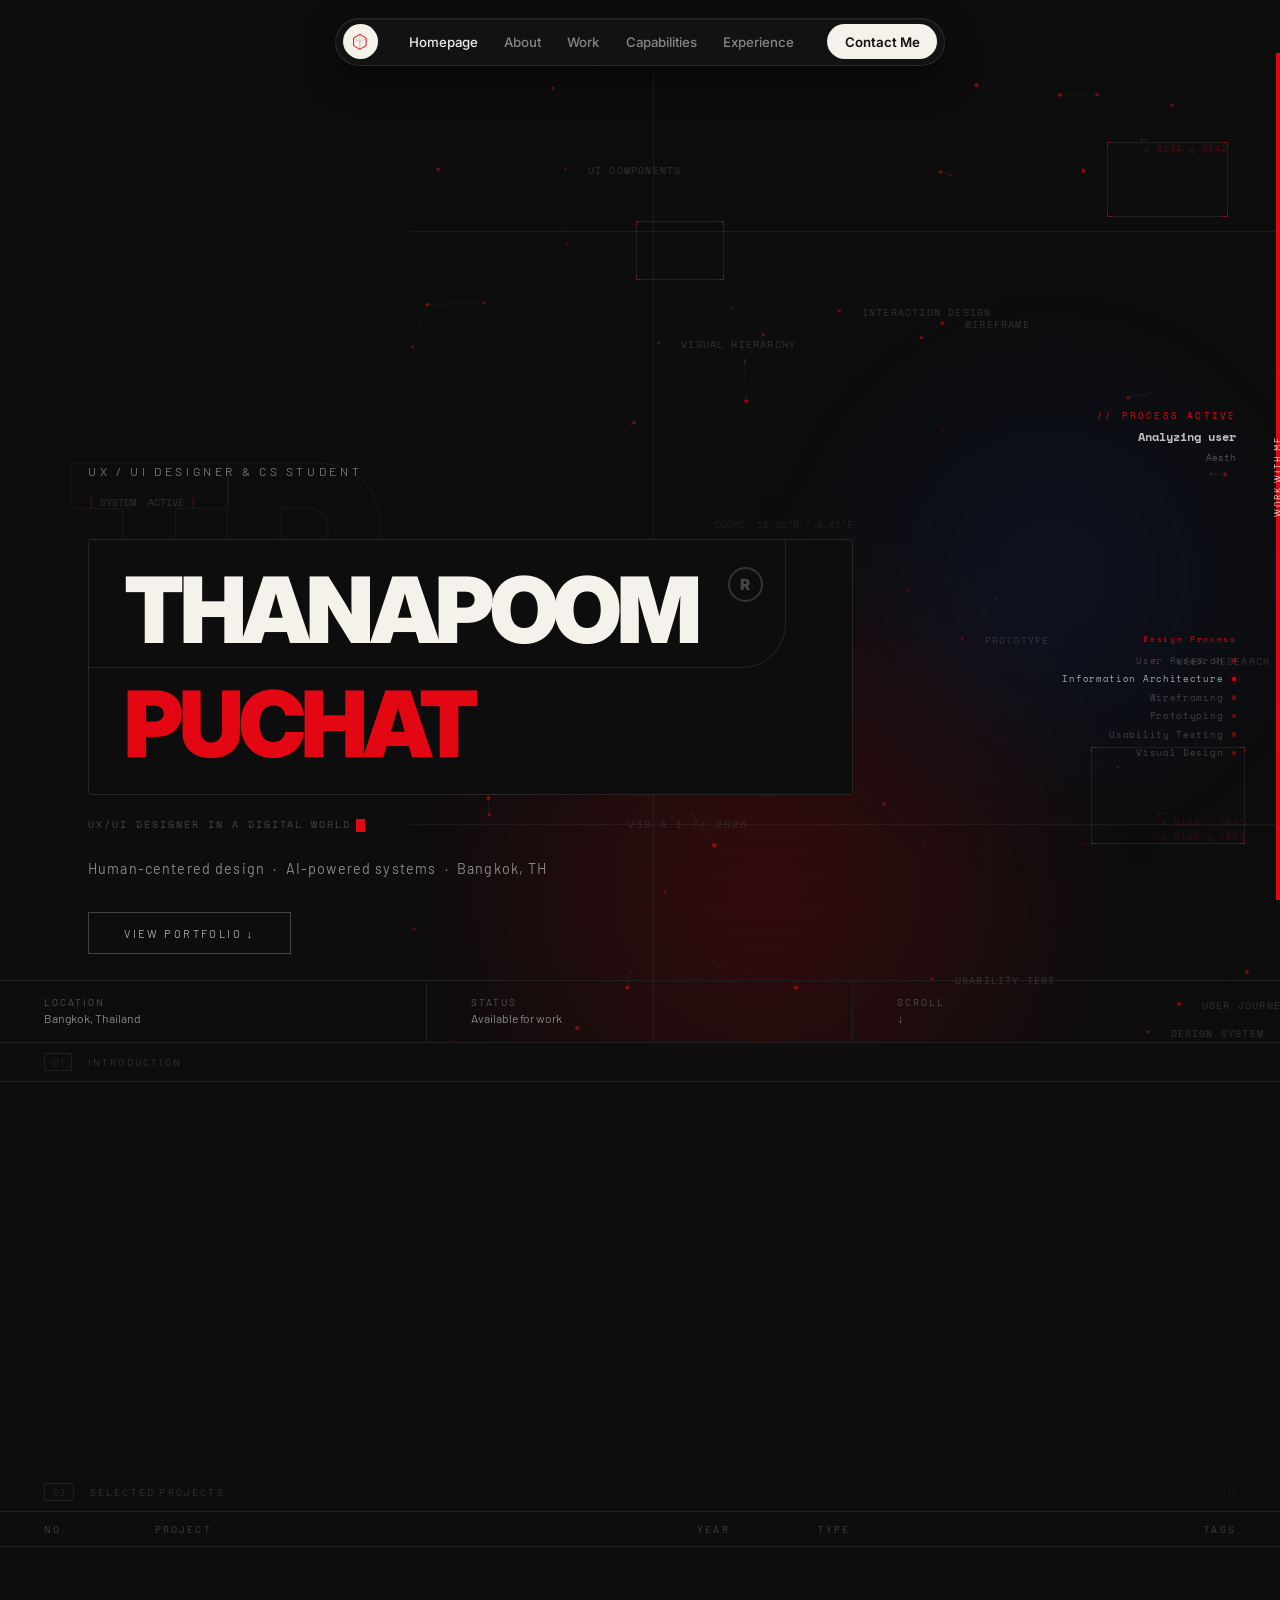
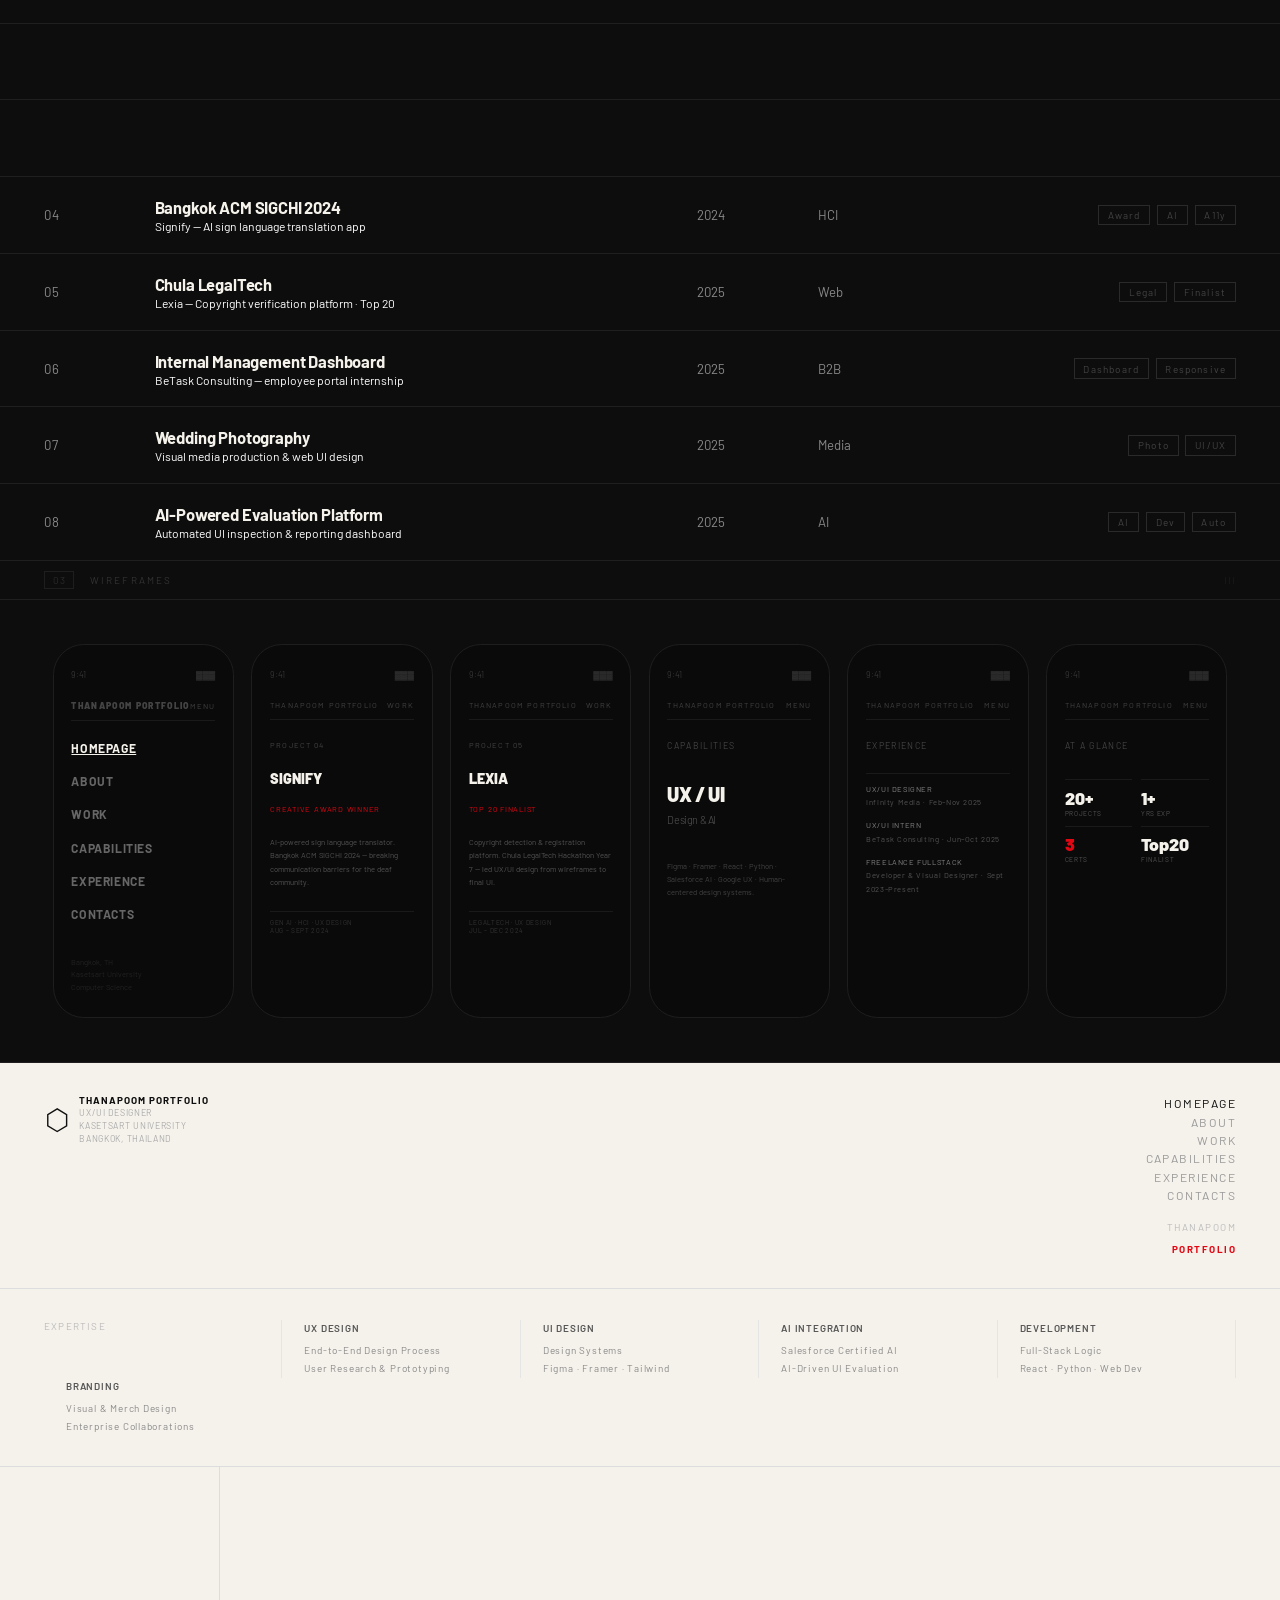
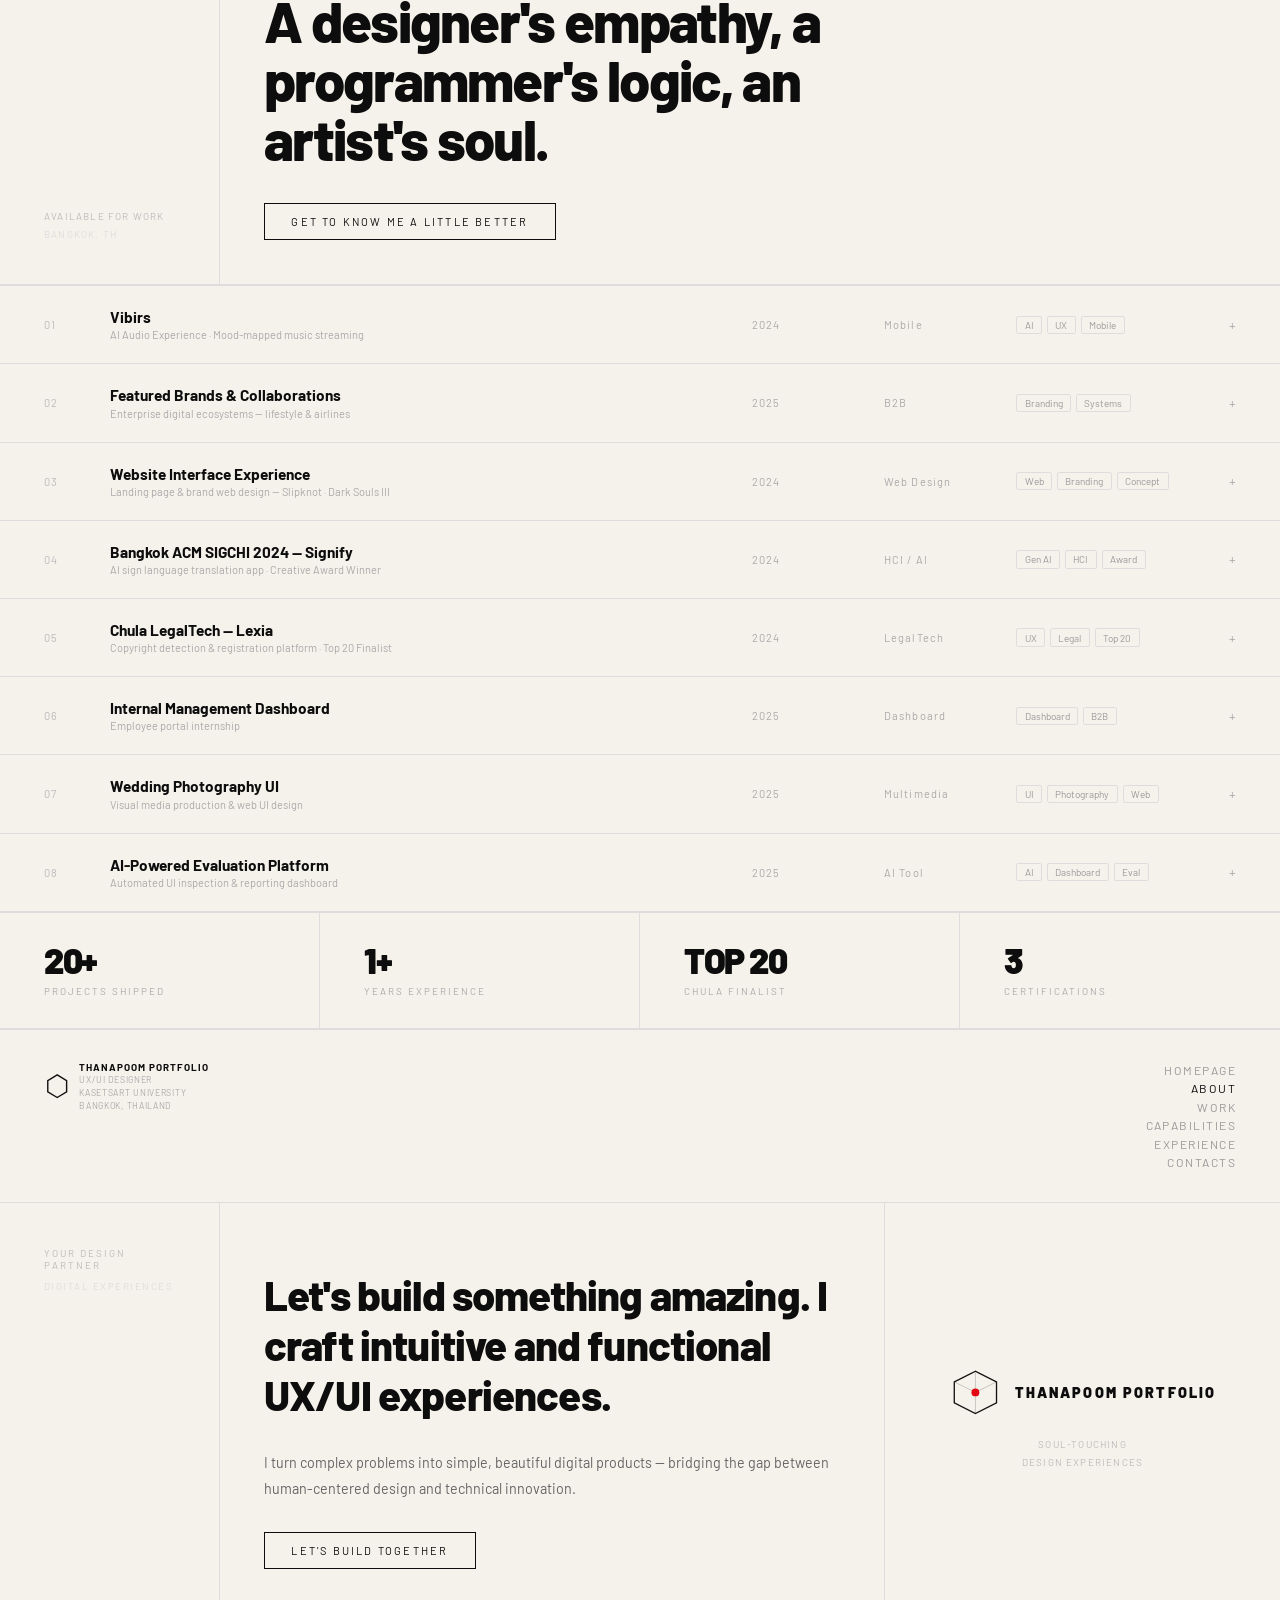
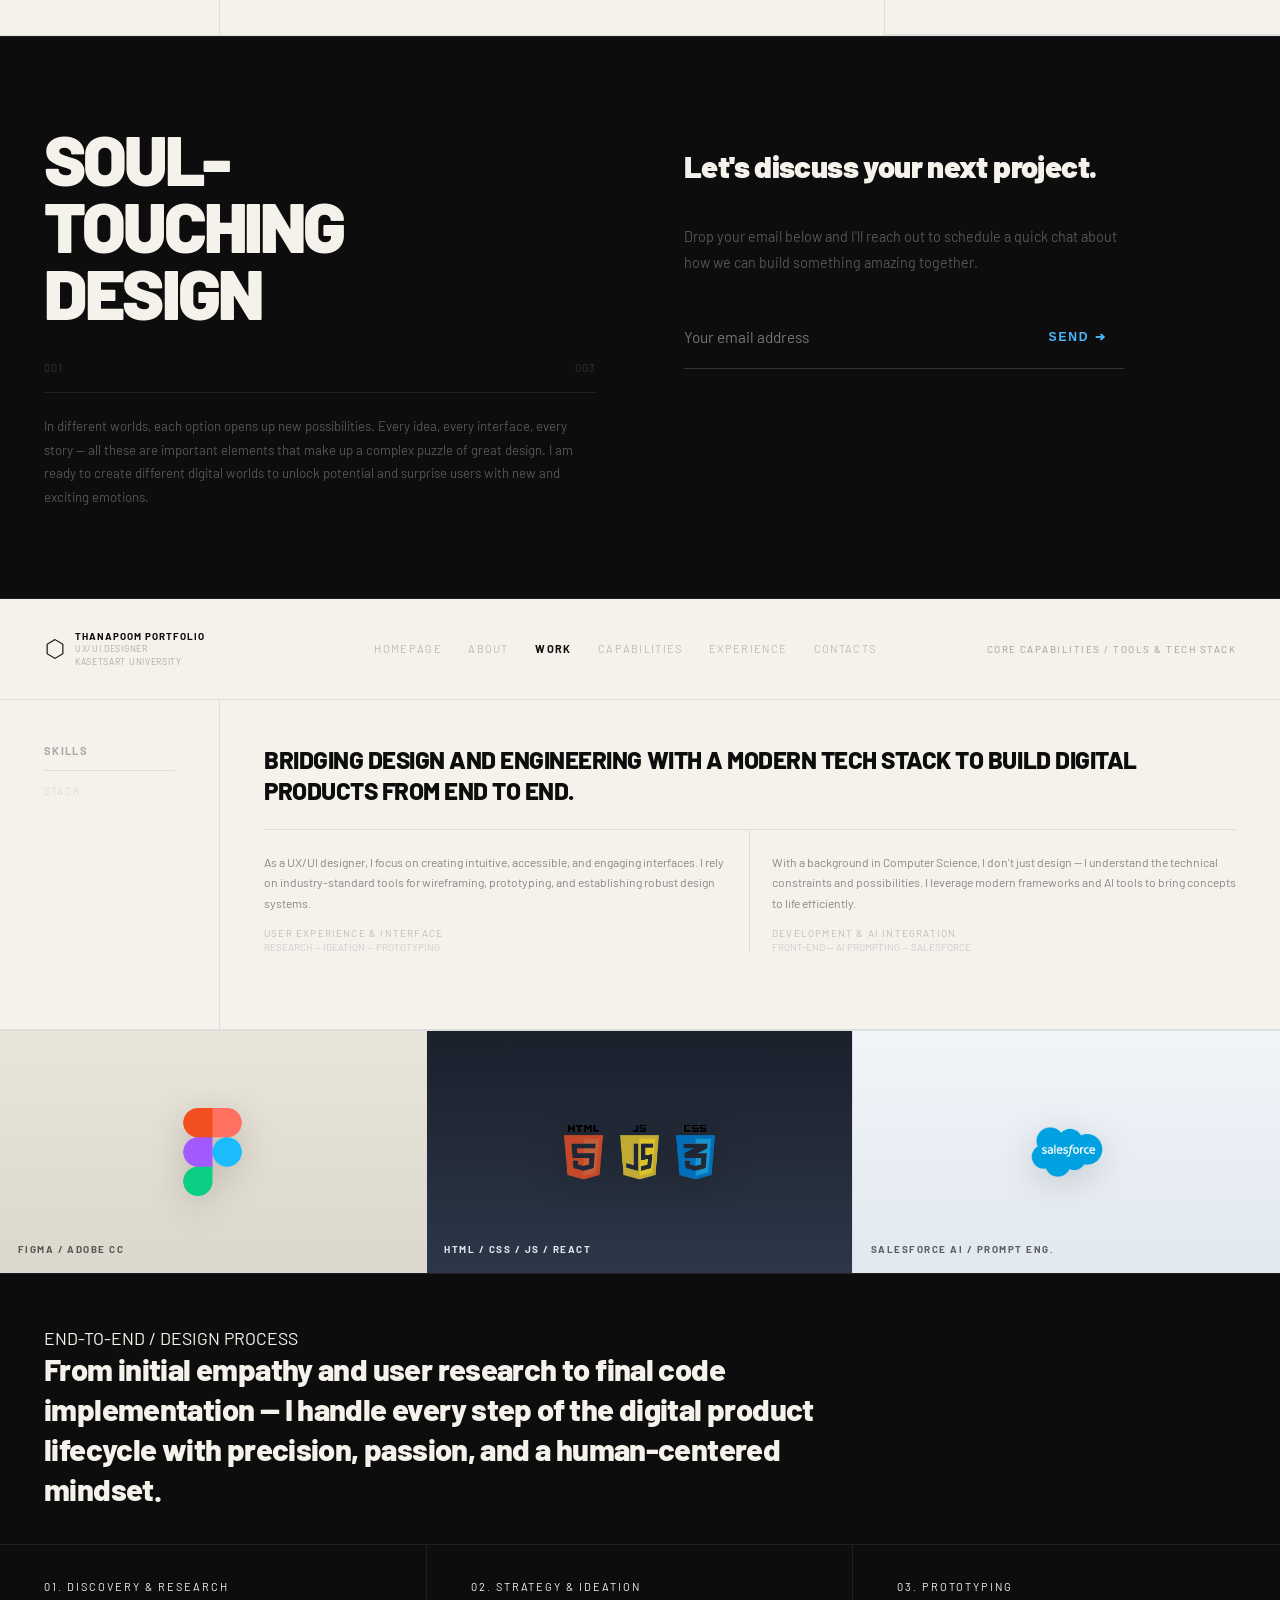
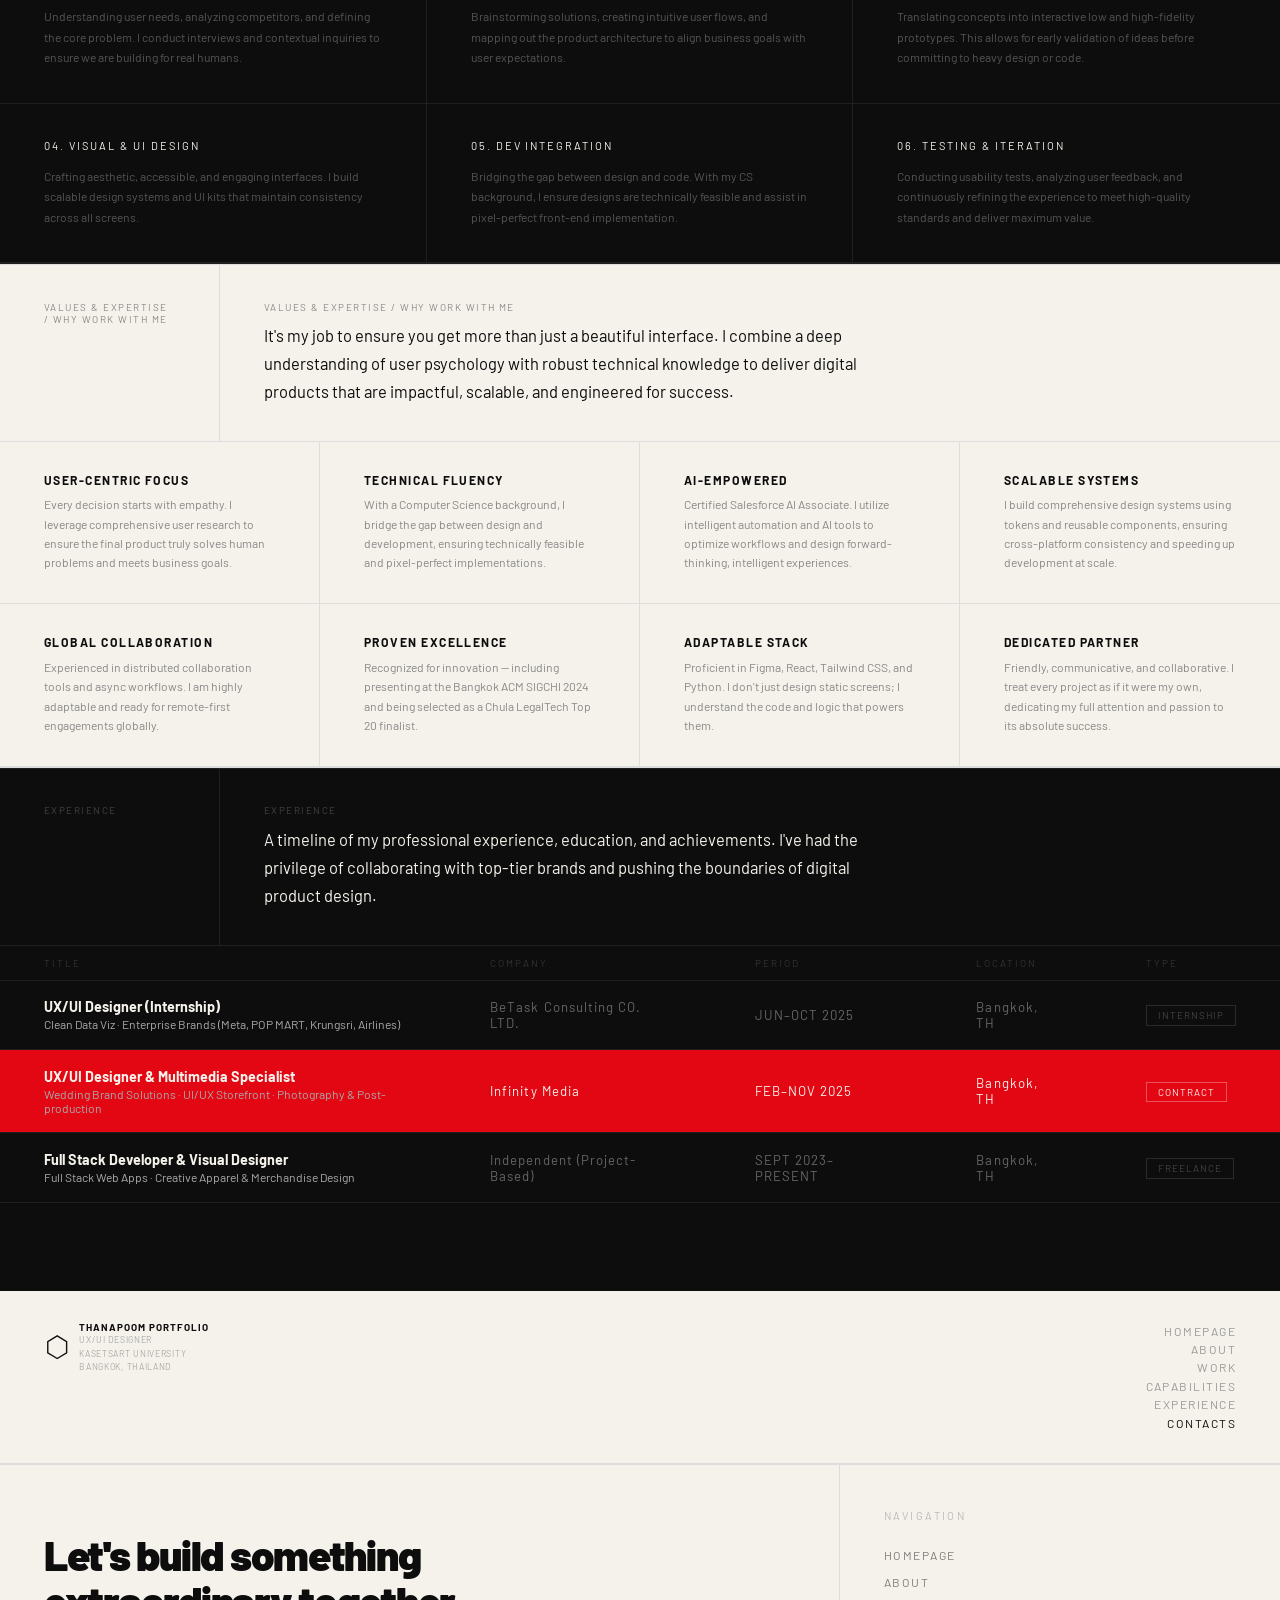
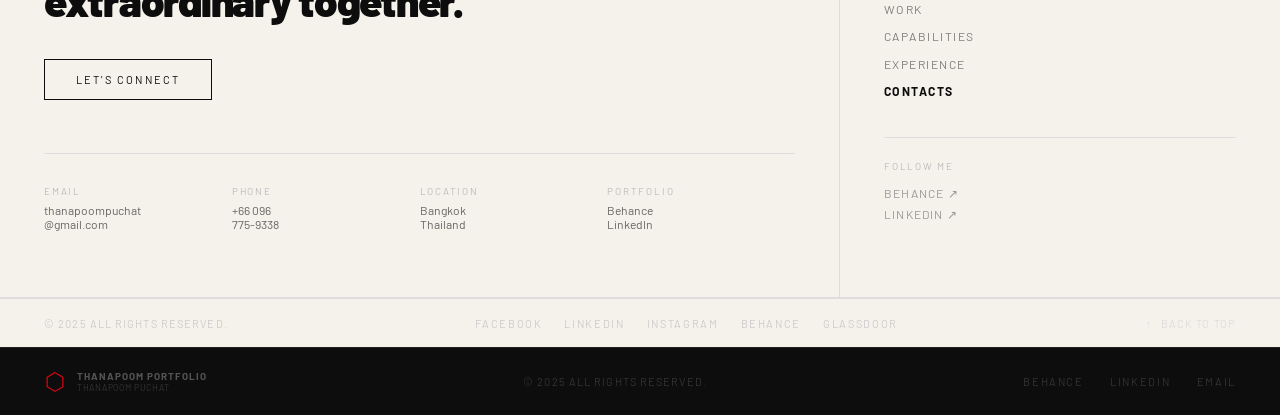
==== commit ff78437c: "Brands: split Nuea Khu and BBQ Plaza, rename to Siam Motors, add queue screens Co-Authored-By: Claud" ====
--- a/classic.html
+++ b/classic.html
@@ -4625,7 +4625,7 @@
                   style="width:auto;max-width:100%;max-height:260px;object-fit:contain;border-radius:10px;box-shadow:0 12px 32px rgba(0,0,0,0.85);display:block;">
                 <span
                   style="font-size:7px;color:#333;letter-spacing:0.15em;text-transform:uppercase;text-align:center;">SNS
-                  · SNB<br>Nissan Kiosk</span>
+                  · SNB<br>Siam Motors Kiosk</span>
               </div>
               <div style="display:flex;flex-direction:column;align-items:center;gap:8px;">
                 <img src="images/brands_evaair_kiosk.png"
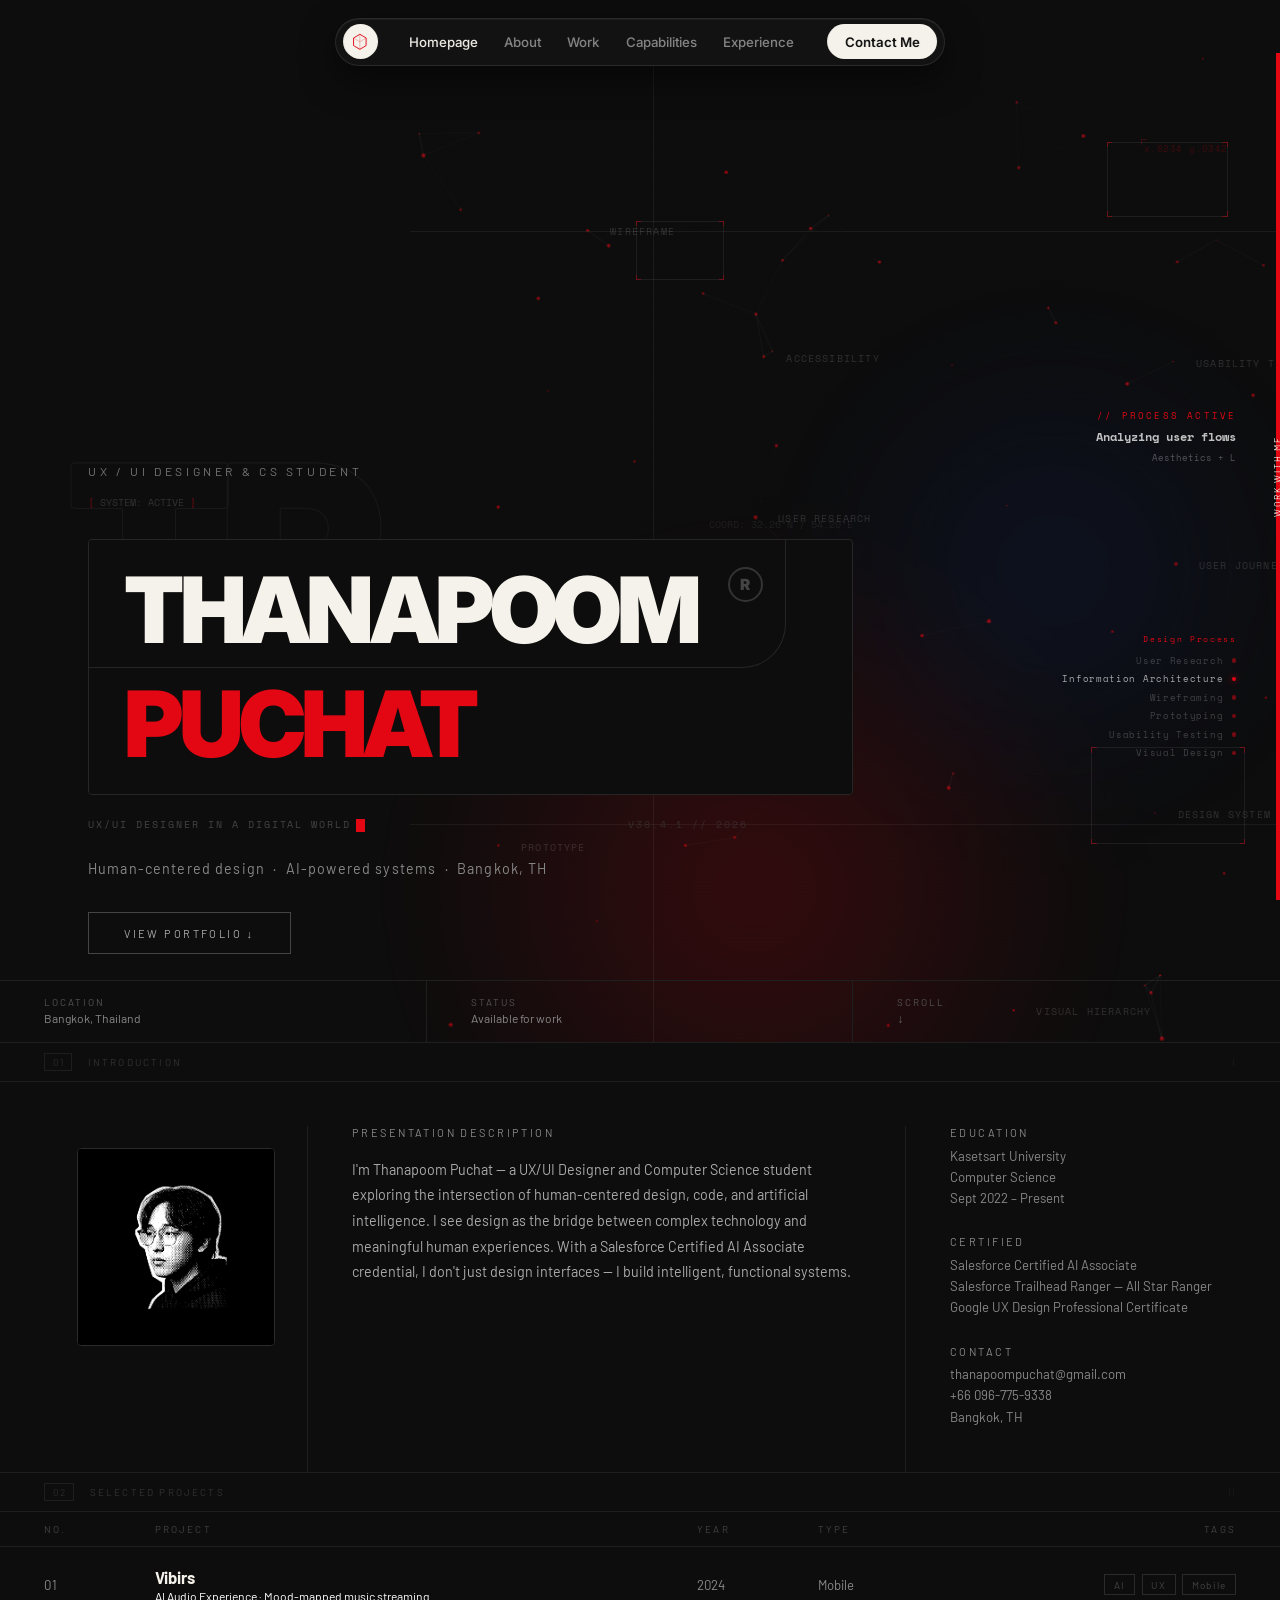
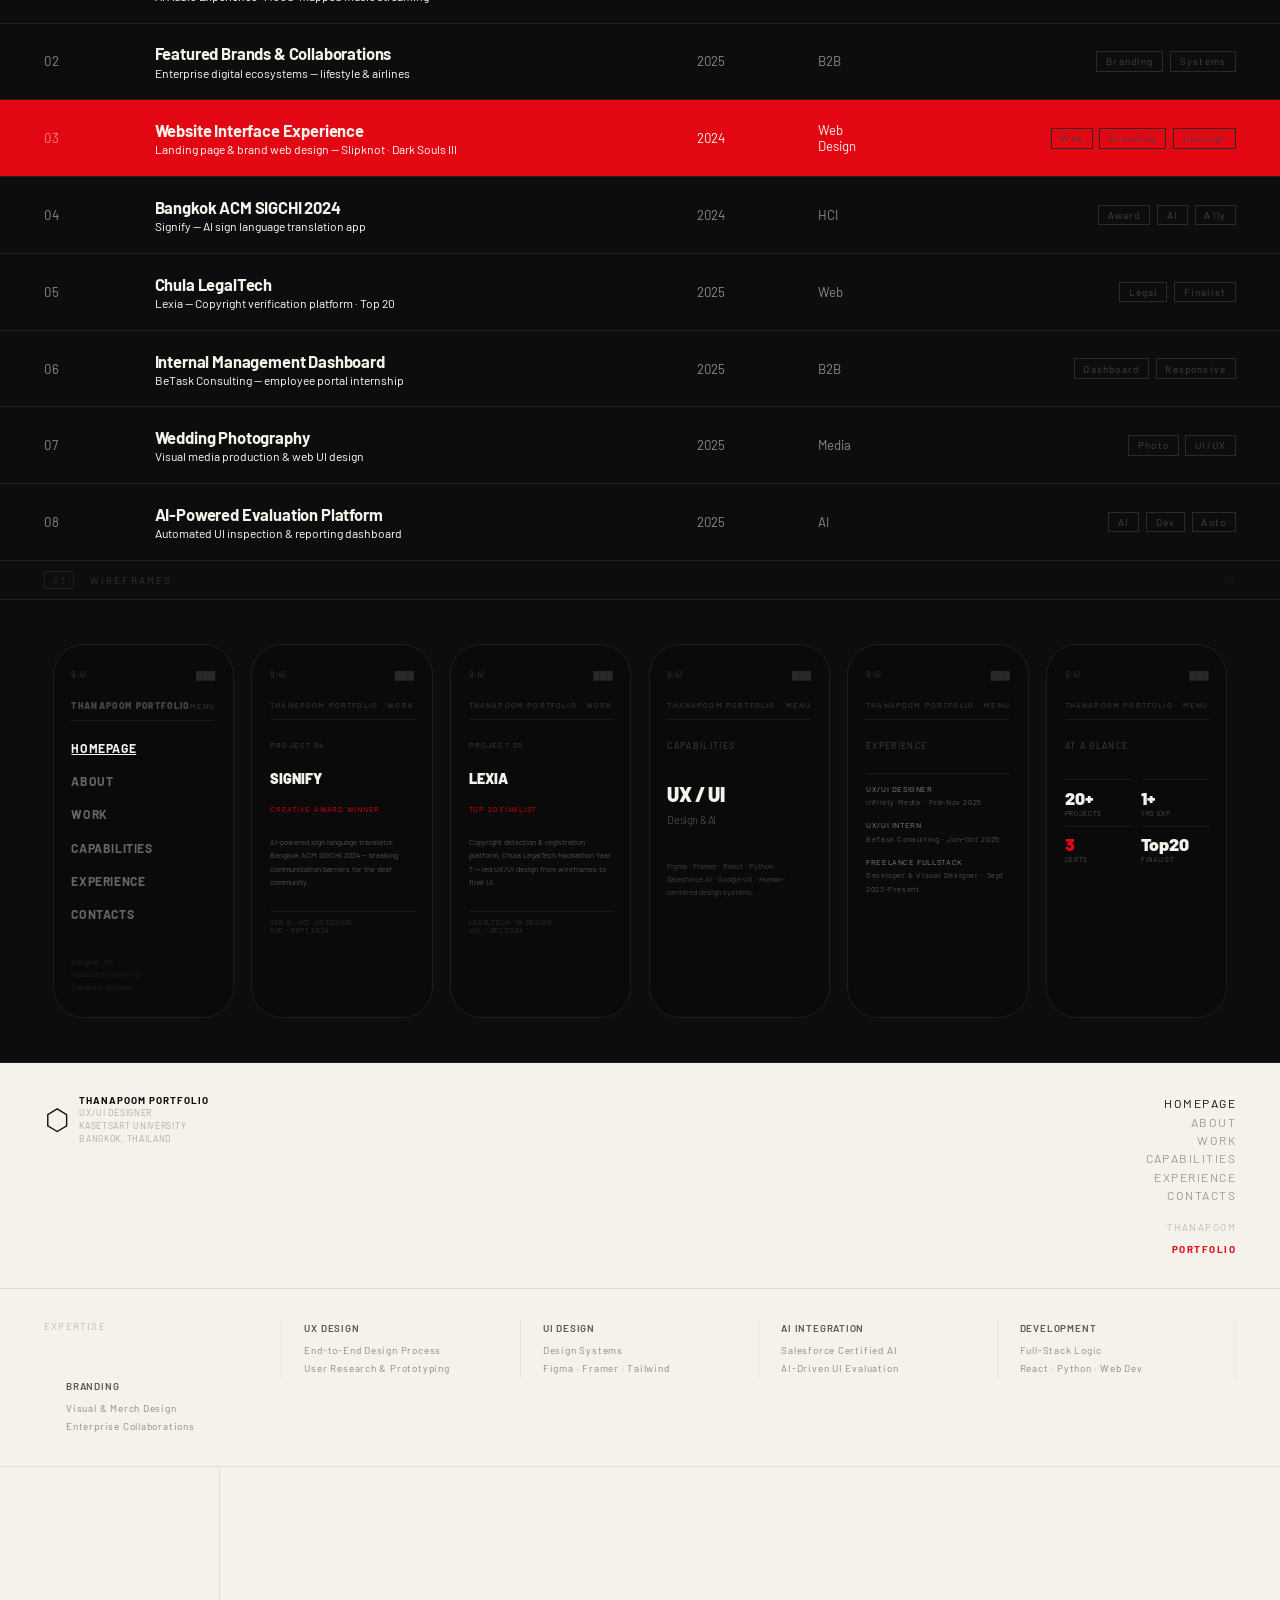
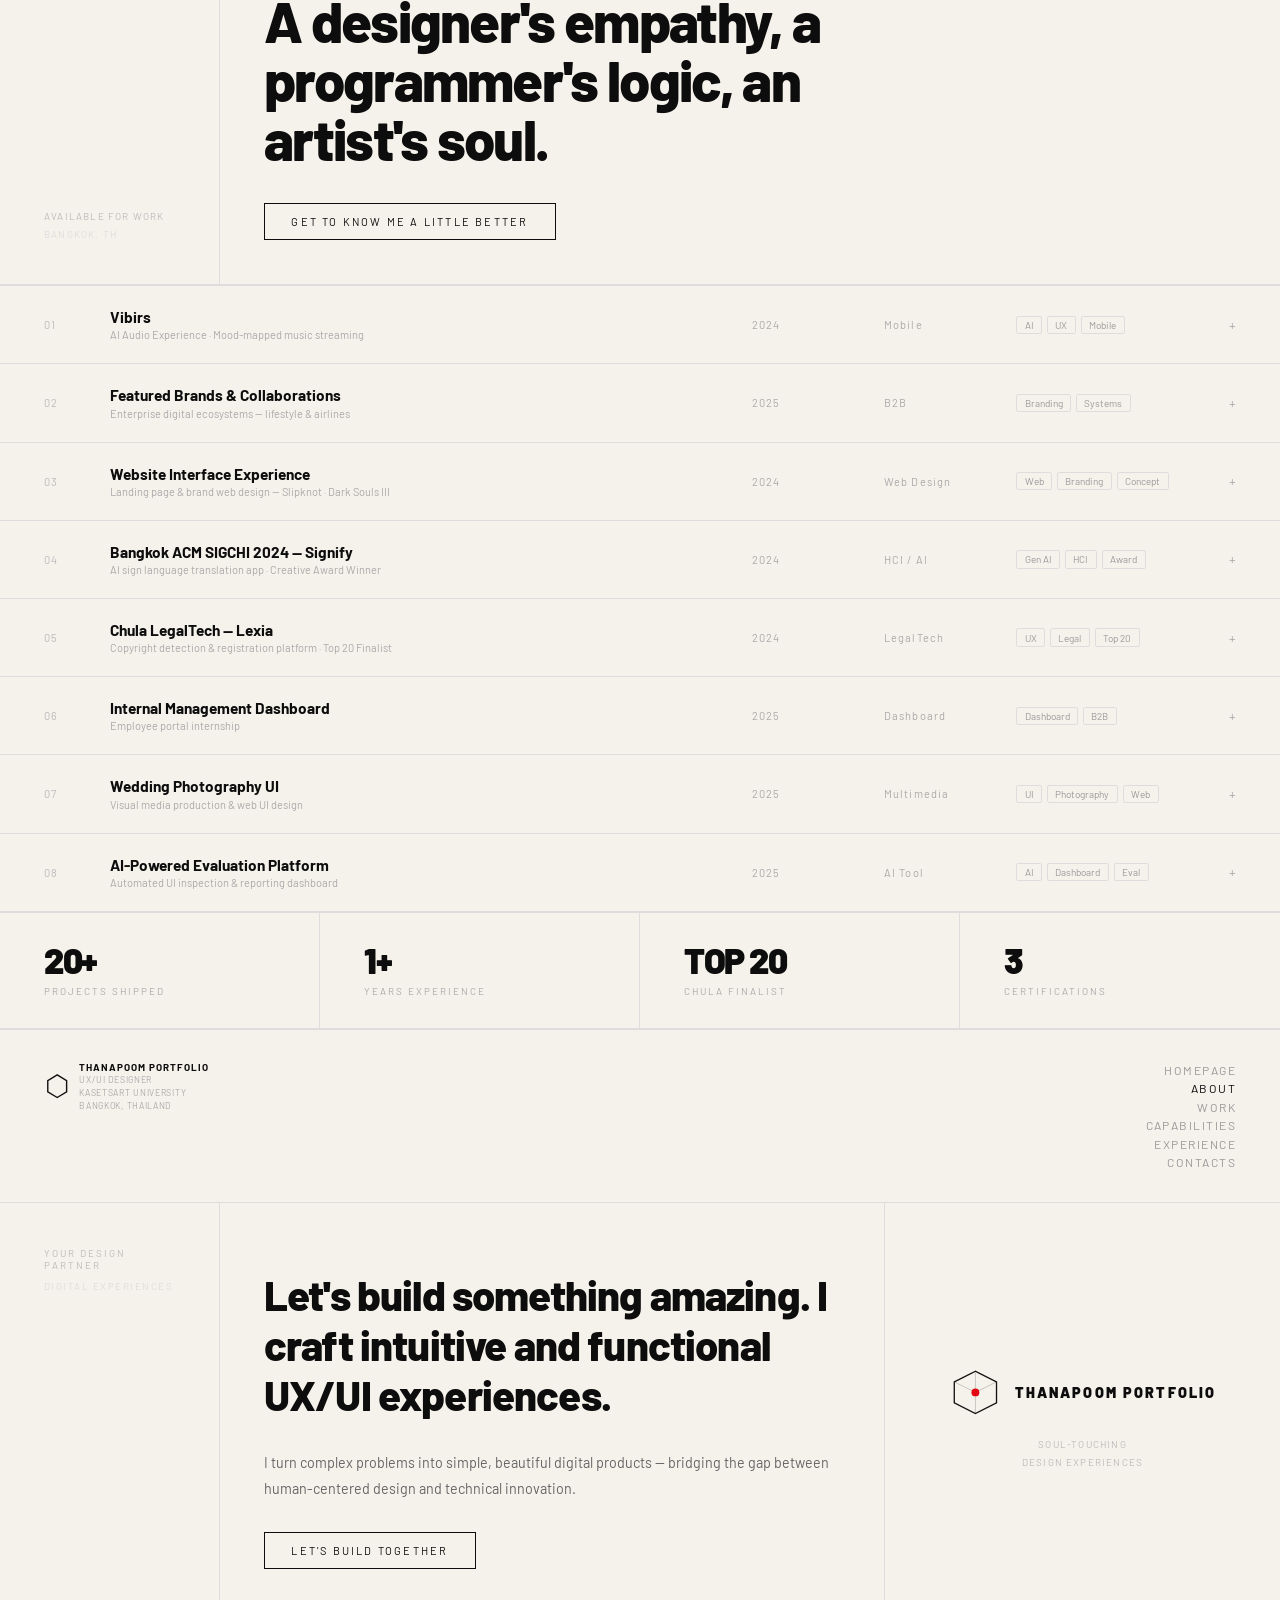
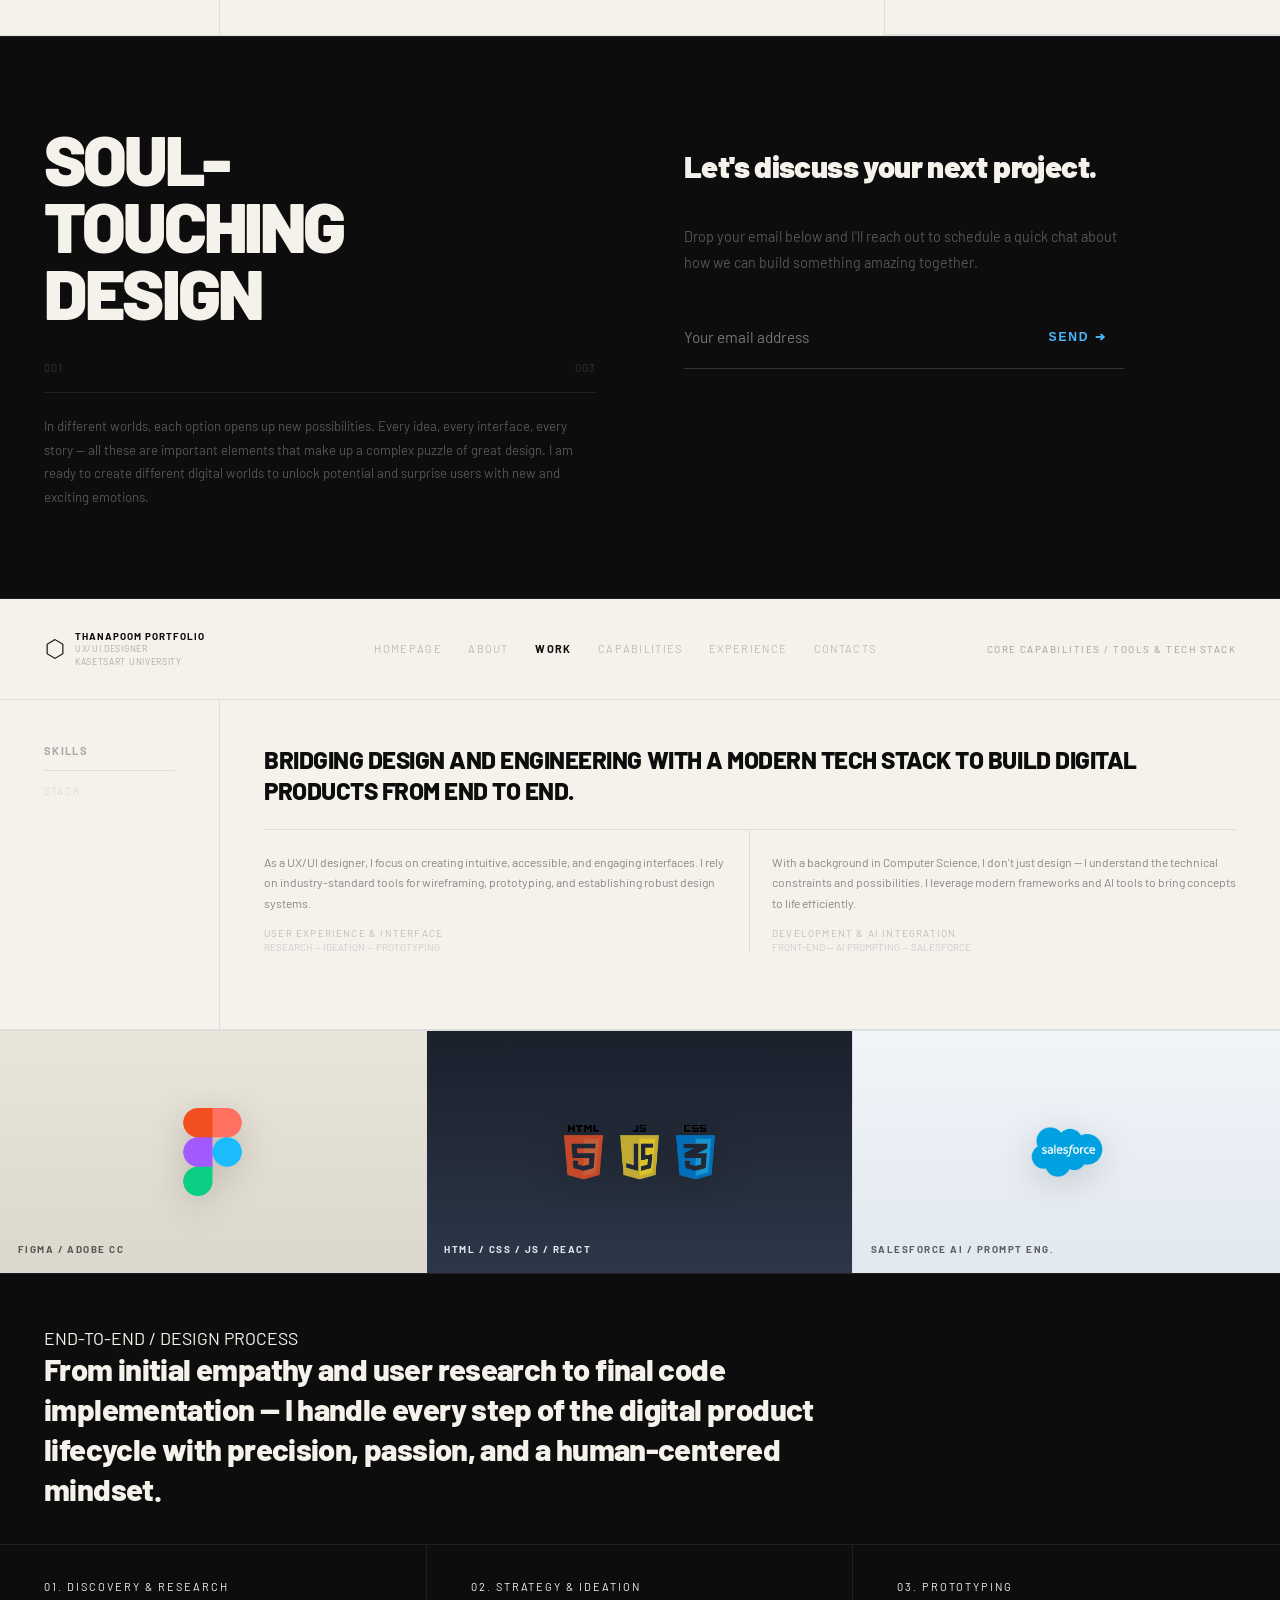
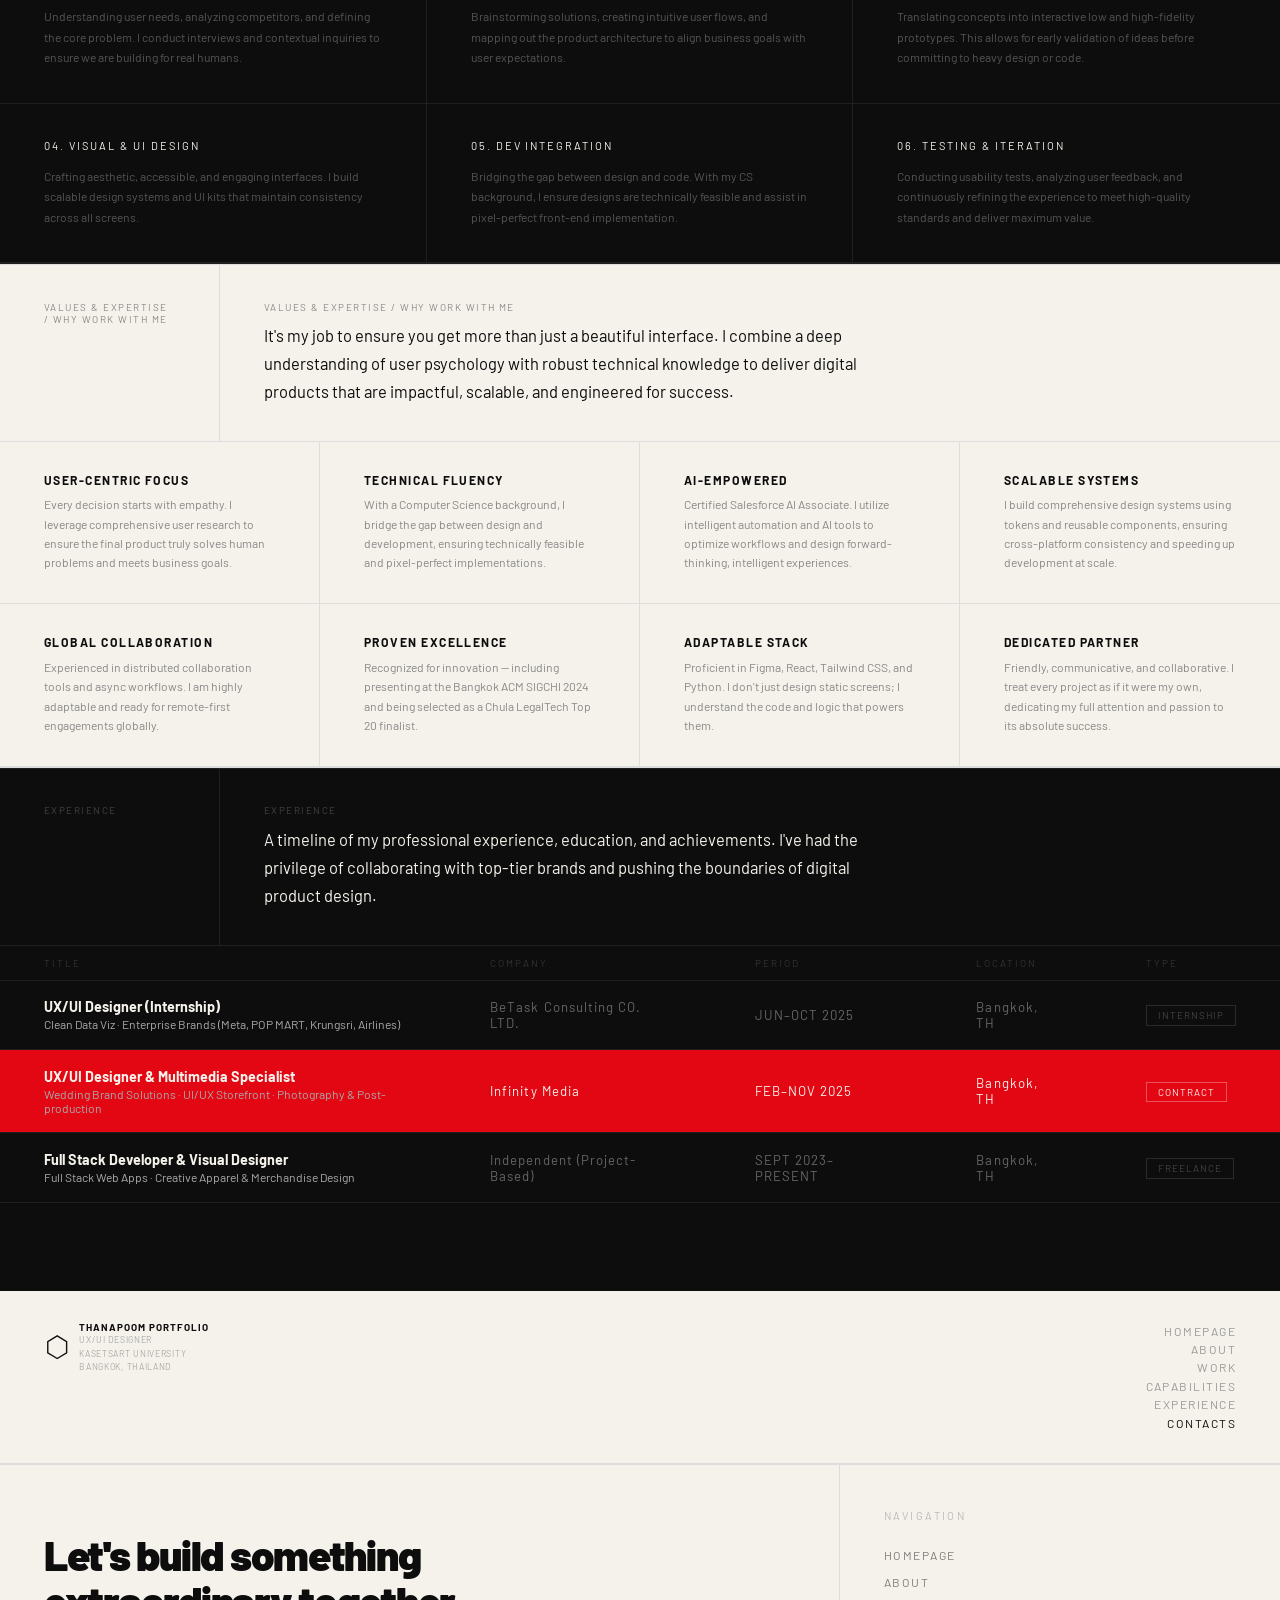
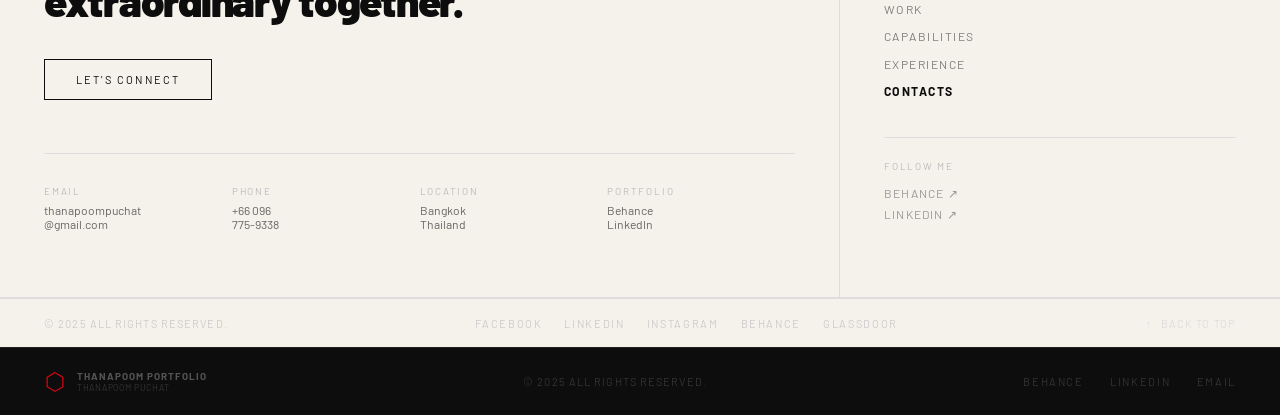
==== commit 06fea39c: "Brands: label Siam Motors as SNS Co-Authored-By: Claude Opus 5.5 <noreply@anthropic.com> Claude-Sess" ====
--- a/classic.html
+++ b/classic.html
@@ -4625,7 +4625,7 @@
                   style="width:auto;max-width:100%;max-height:260px;object-fit:contain;border-radius:10px;box-shadow:0 12px 32px rgba(0,0,0,0.85);display:block;">
                 <span
                   style="font-size:7px;color:#333;letter-spacing:0.15em;text-transform:uppercase;text-align:center;">SNS
-                  · SNB<br>Siam Motors Kiosk</span>
+                  · SNB<br>Kiosk</span>
               </div>
               <div style="display:flex;flex-direction:column;align-items:center;gap:8px;">
                 <img src="images/brands_evaair_kiosk.png"
